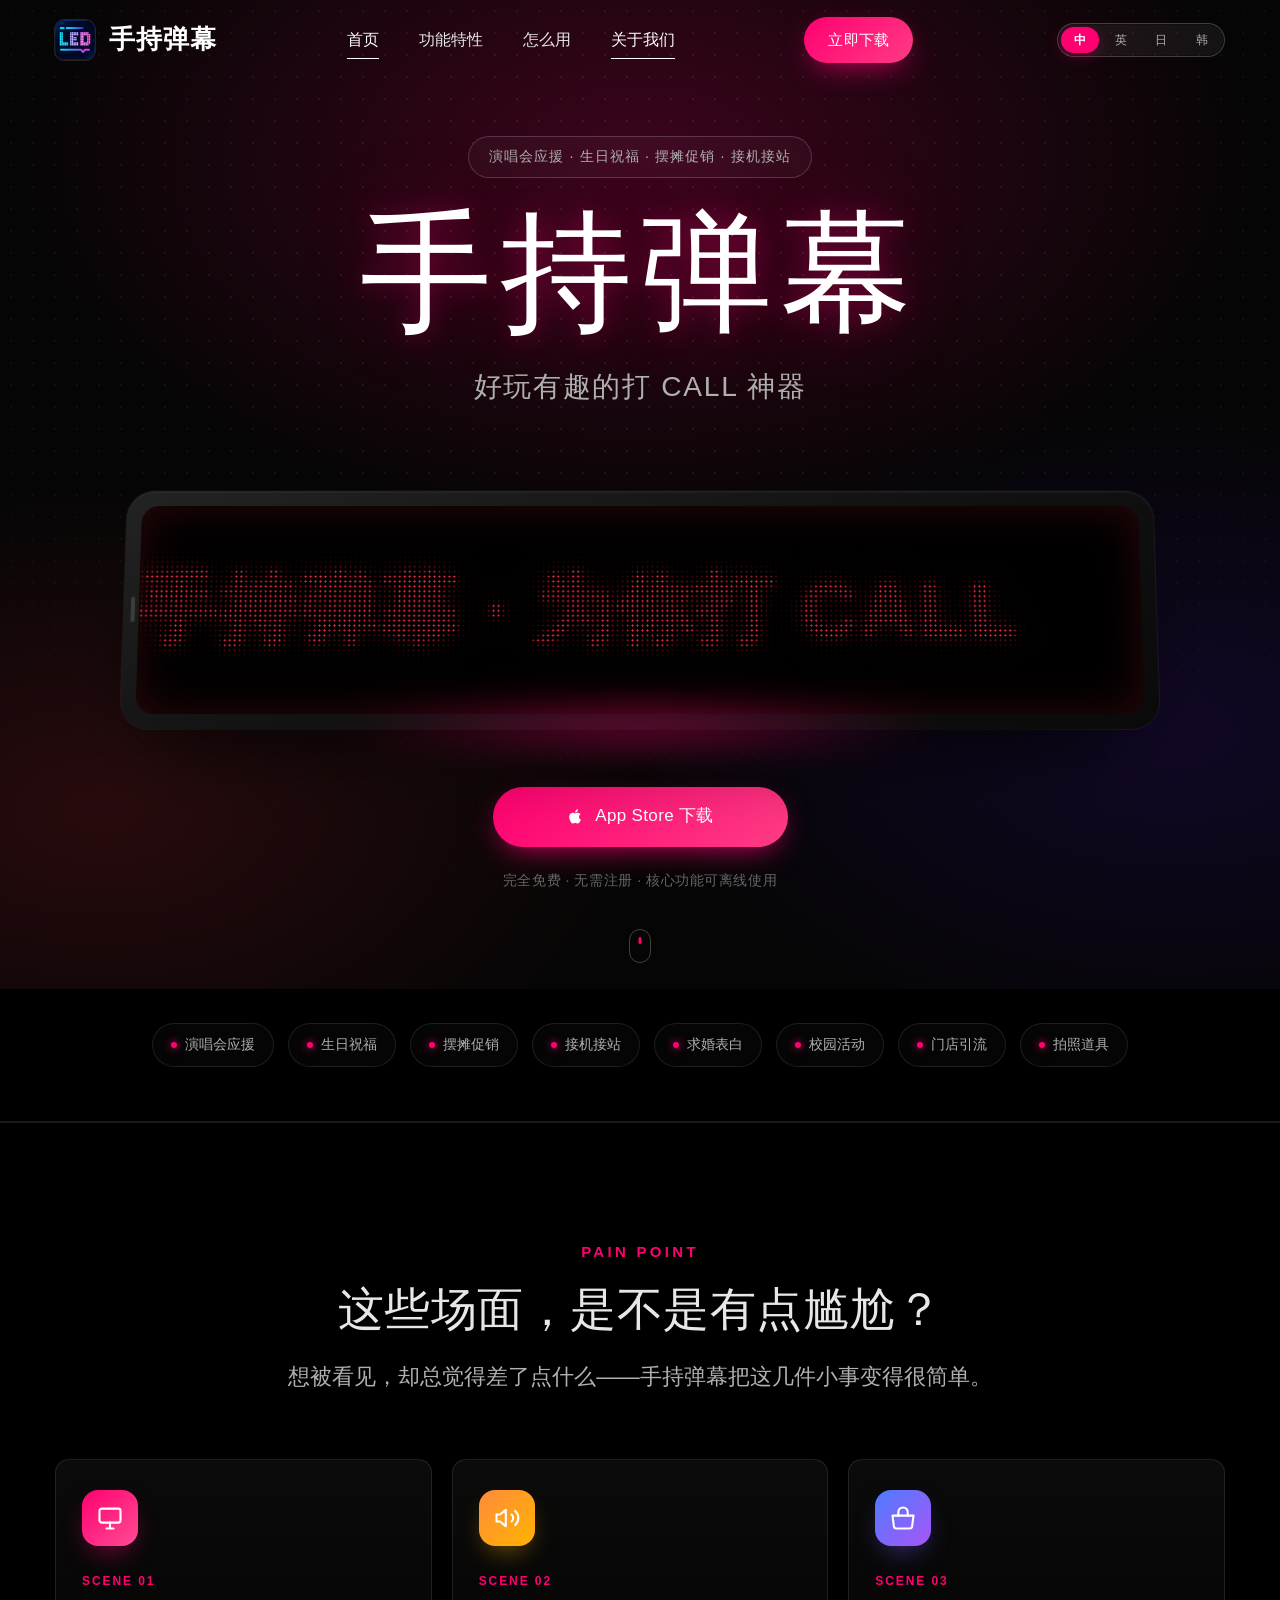
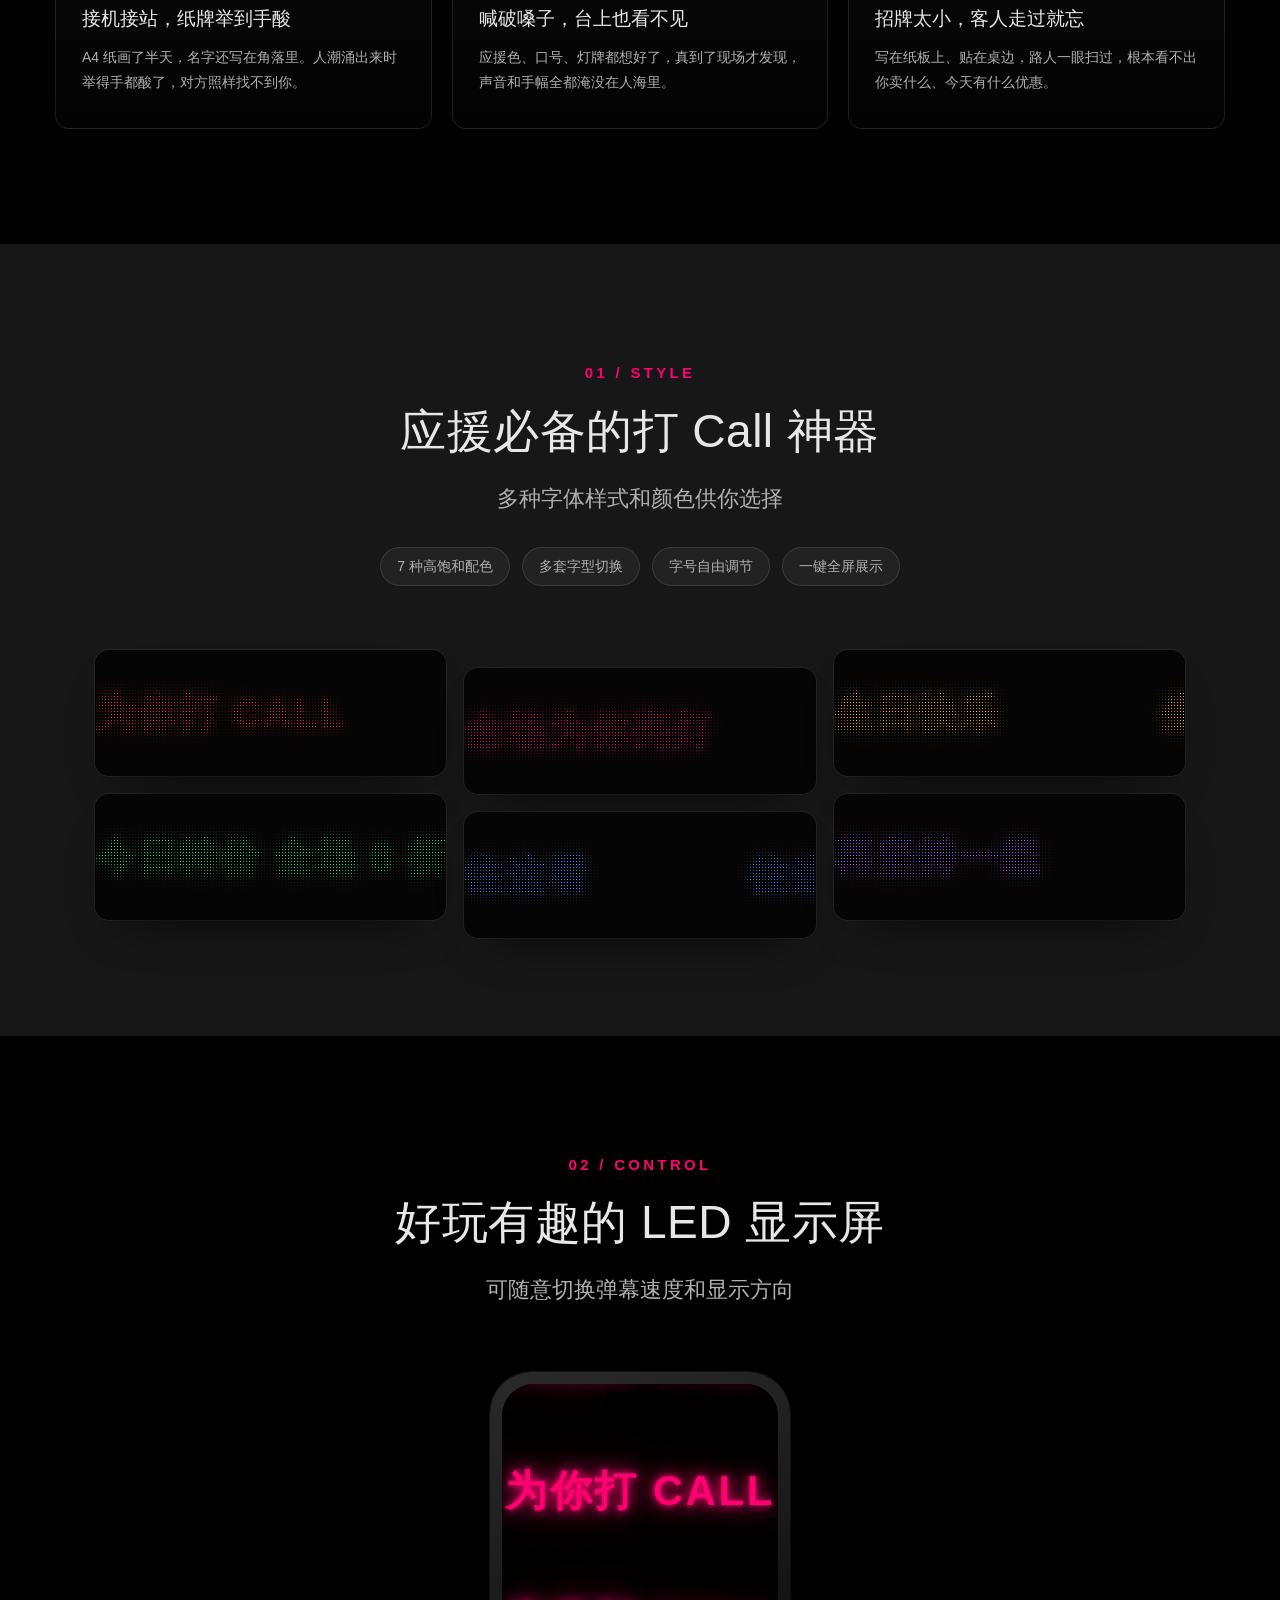
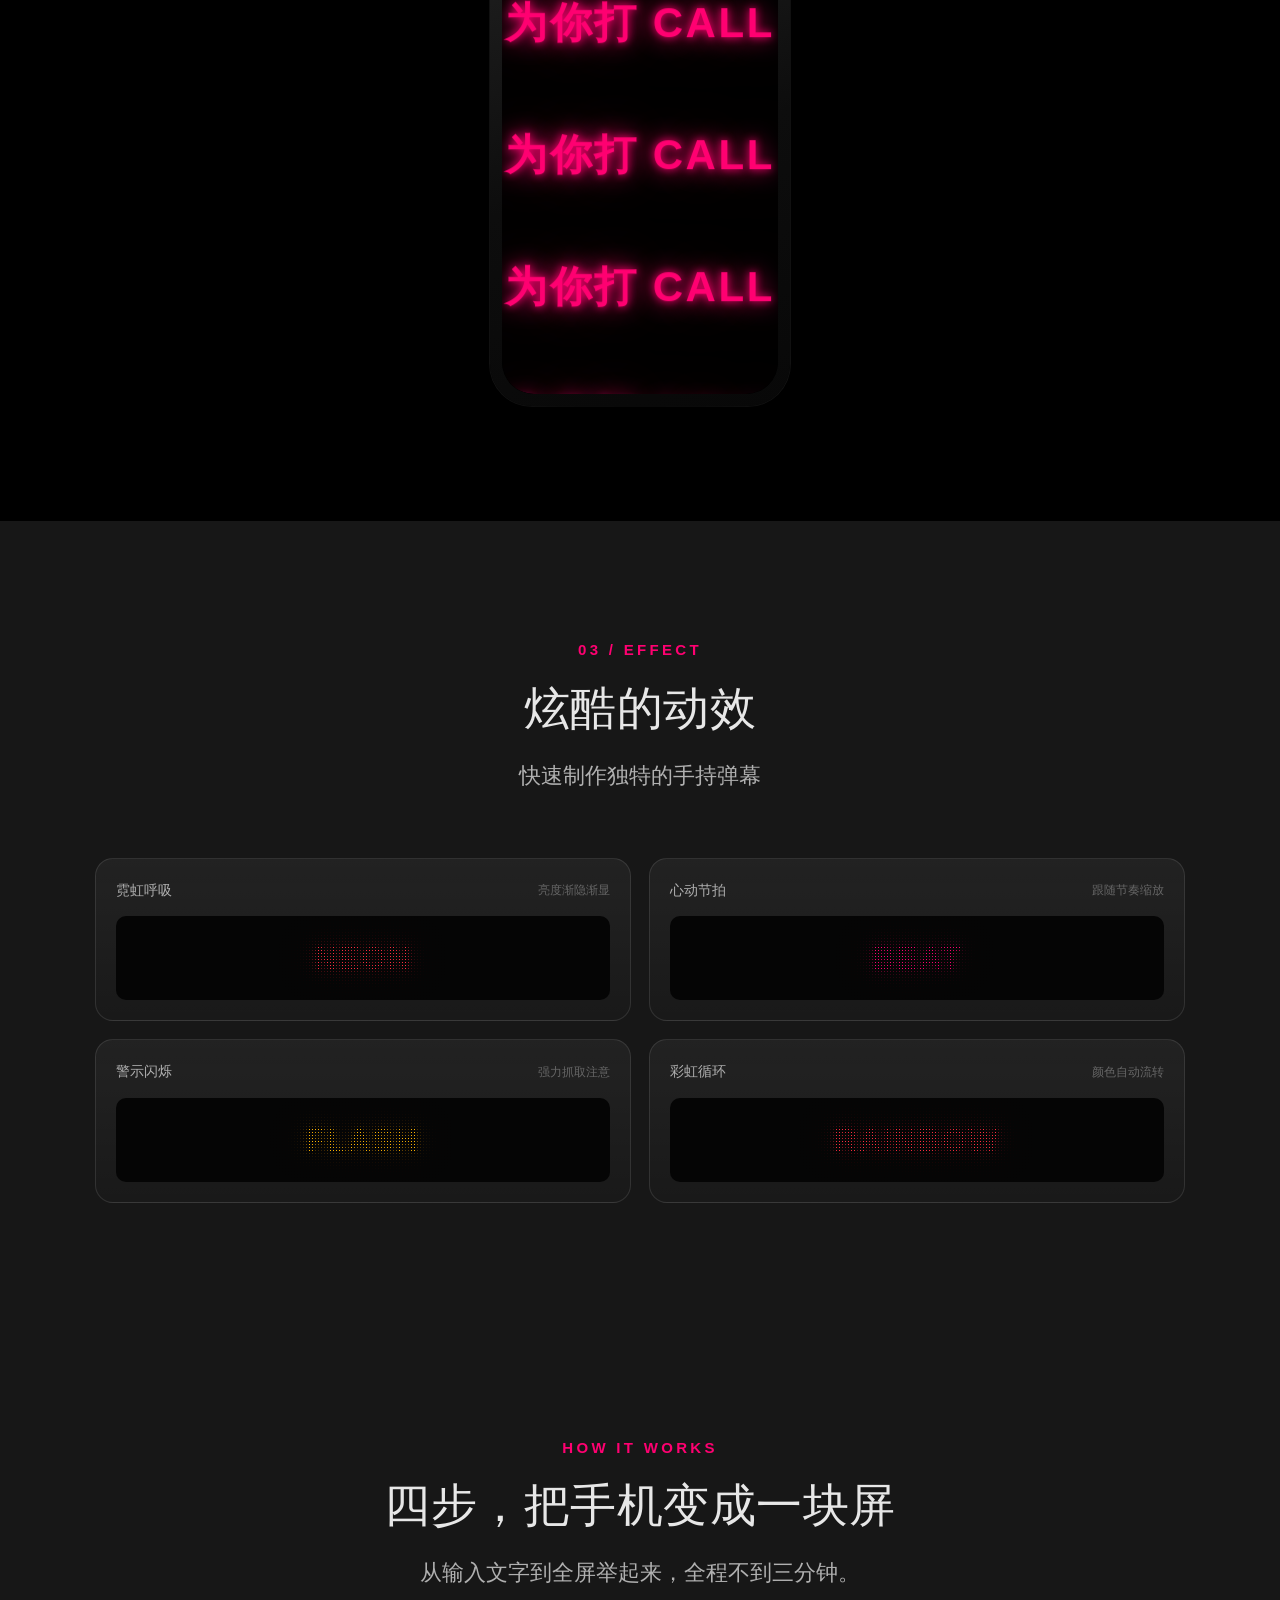
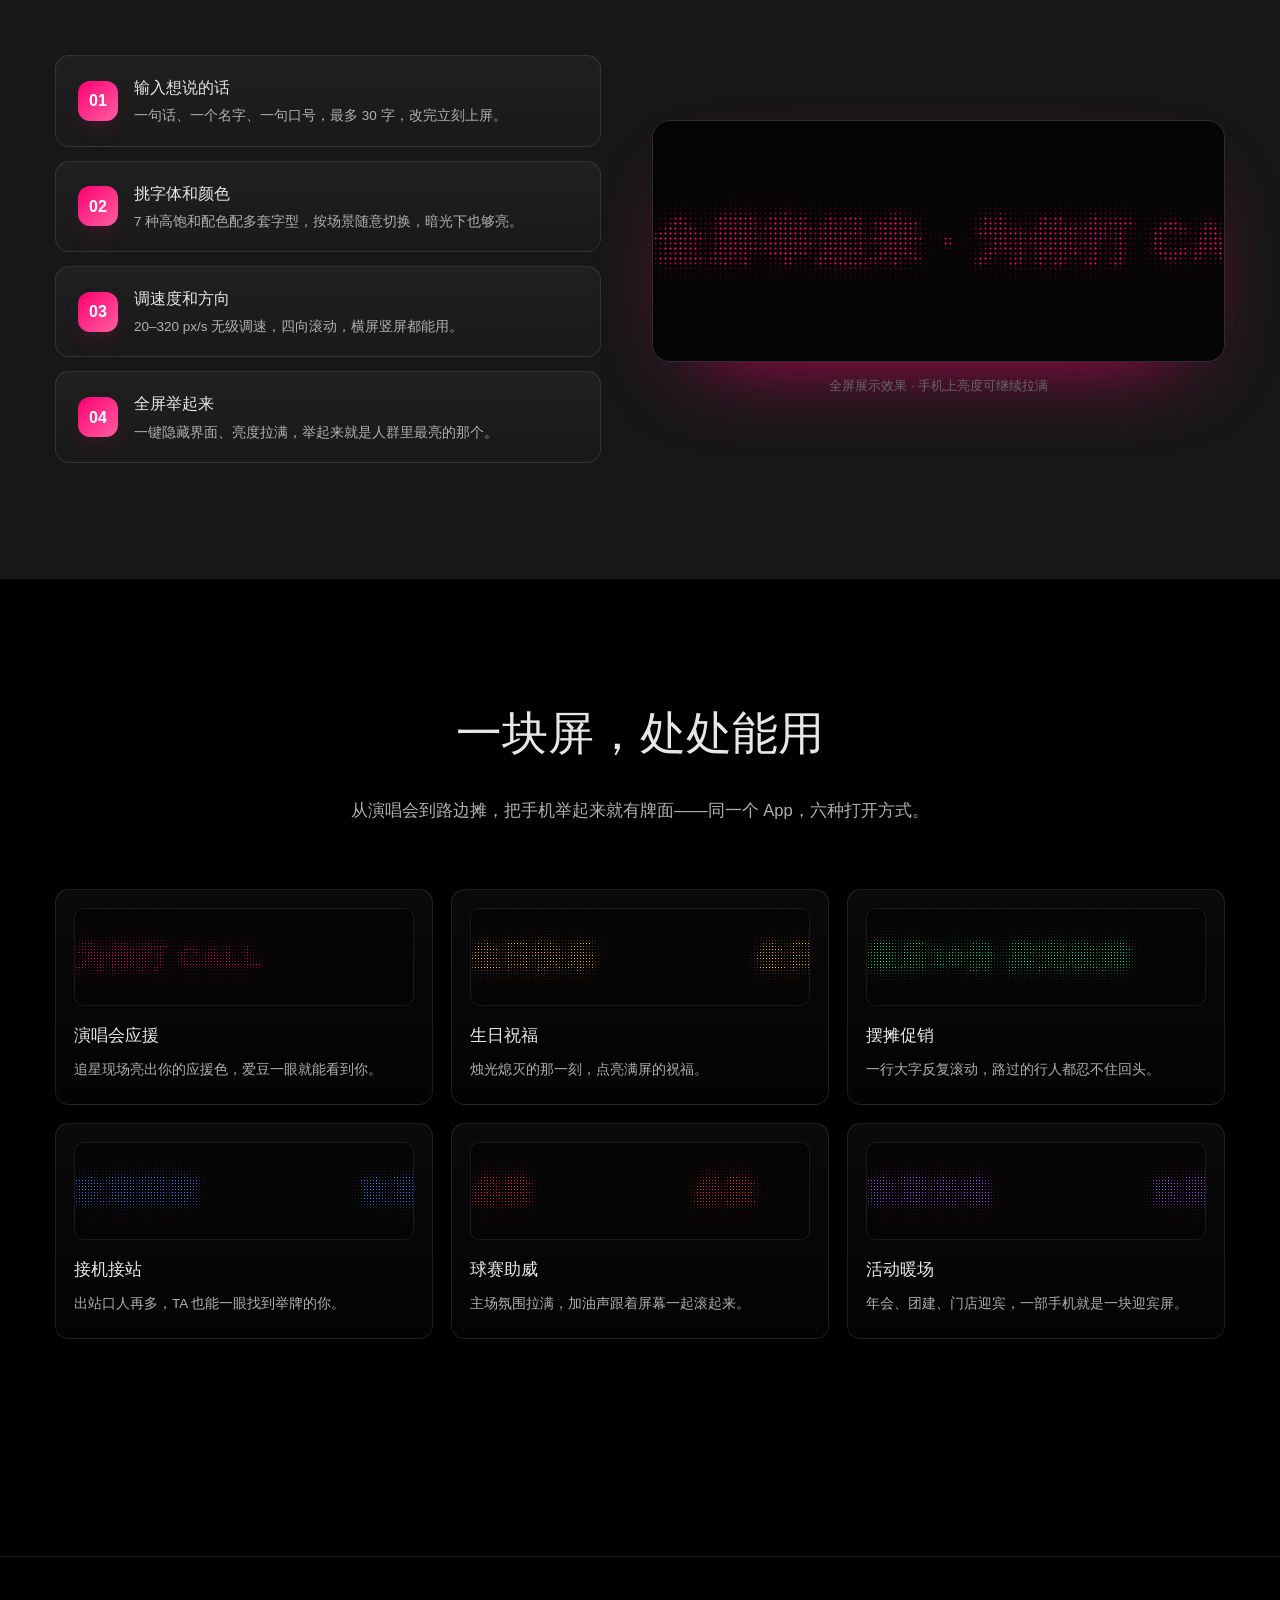
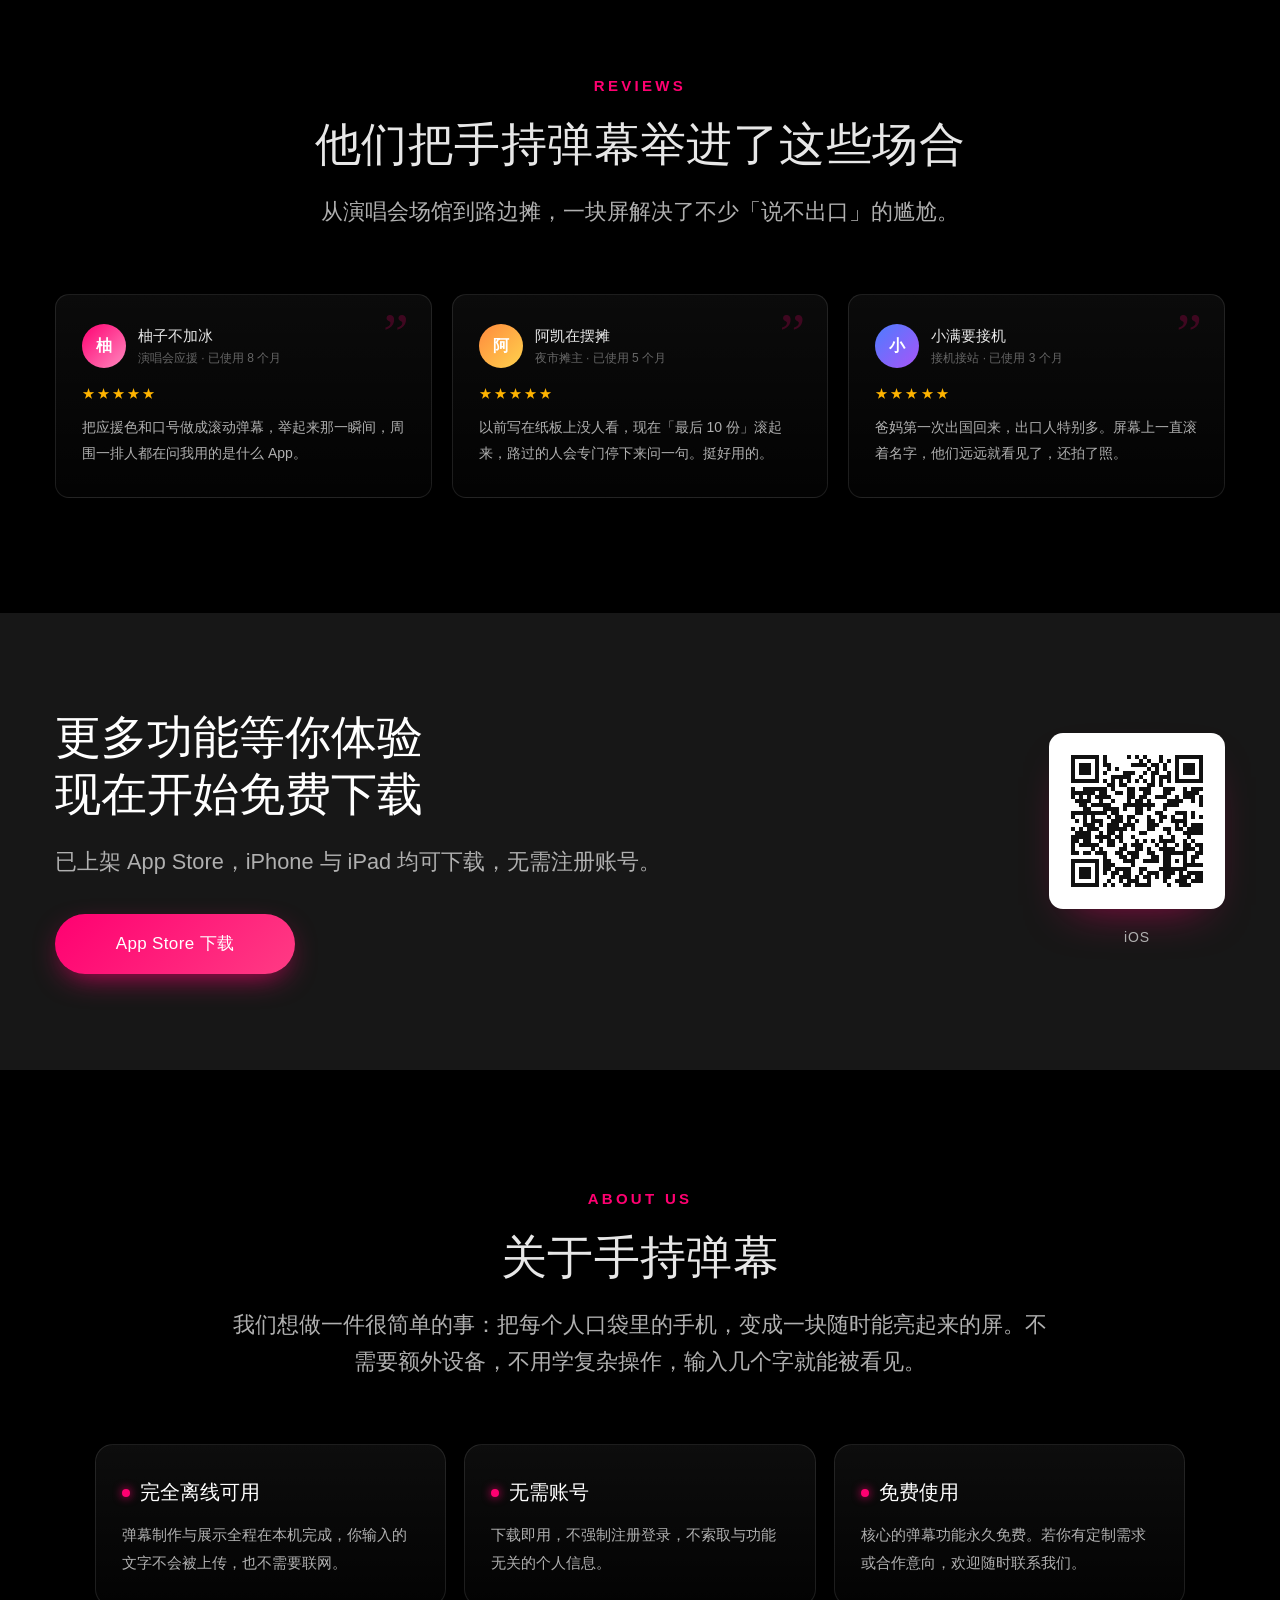
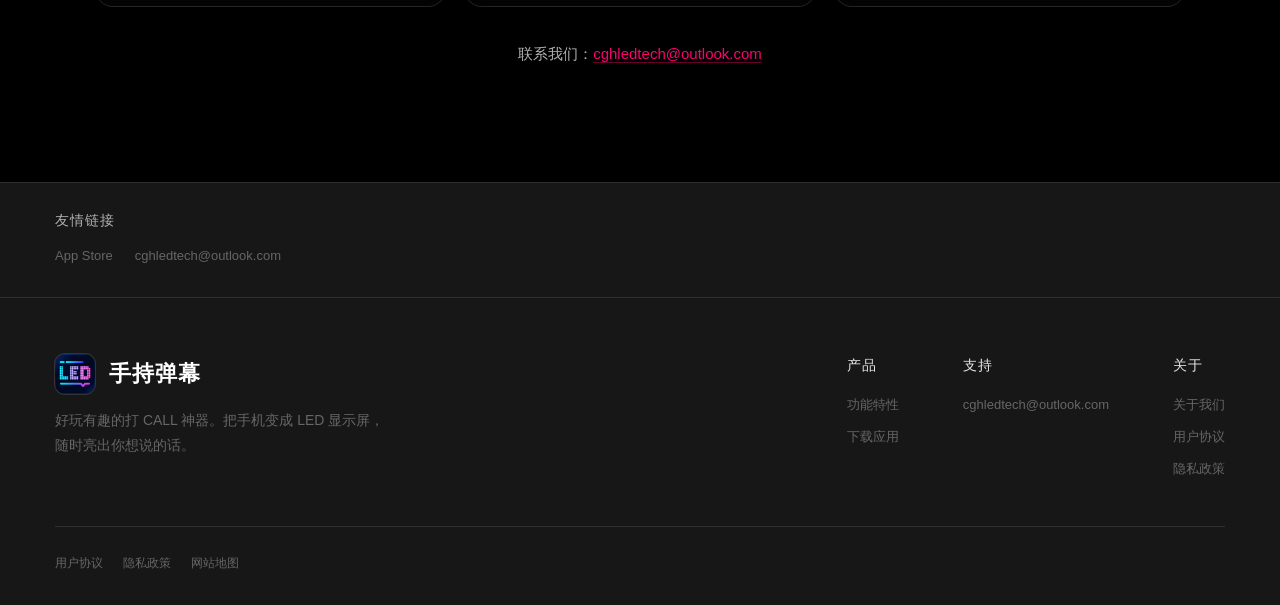
==== ledbanner-site/index.html @ 4fa25368 "Add files via upload" ====
<!DOCTYPE html>
<html lang="zh-CN">

<head>
  <meta charset="UTF-8">
  <meta name="viewport" content="width=device-width, initial-scale=1.0">
  <title data-i18n="meta.title">手持弹幕 - 好玩有趣的打 CALL 神器 | LED 弹幕灯牌 App</title>
  <meta name="description" data-i18n-attr="content:meta.desc" content="手持弹幕是一款把手机变成 LED 显示屏的应用。输入文字即可生成滚动弹幕，支持多种字体、颜色、动效，演唱会应援、生日祝福、摆摊促销、接机接站都用得上，完全免费。">
  <meta name="keywords" data-i18n-attr="content:meta.keywords"
    content="手持弹幕,LED显示屏,LED弹幕,应援灯牌,滚动字幕,打call神器,手机灯牌,手持灯牌,弹幕制作">
  <meta name="theme-color" content="#000000">
  <link rel="canonical" href="https://ghuniversitylab.github.io/">

  <!-- 社交分享 -->
  <meta property="og:type" content="website">
  <meta property="og:title" data-i18n-attr="content:og.title" content="手持弹幕 - 好玩有趣的打 CALL 神器">
  <meta property="og:description" data-i18n-attr="content:og.desc"
    content="输入文字，手机秒变 LED 显示屏。多种字体样式和颜色供你选择，可随意切换弹幕速度和显示方向。">
  <meta property="og:image" content="./assets/img/logo.png">

  <link rel="icon" type="image/png" href="./assets/img/logo.png">
  <link rel="apple-touch-icon" href="./assets/img/logo.png">
  <link rel="stylesheet" href="./assets/css/base.css">
  <link rel="stylesheet" href="./assets/css/content.css">
  <link rel="stylesheet" href="./assets/css/index.css">
</head>

<body data-page="home">
  <a class="skip-link" href="#main" data-i18n="skip.main">跳到主要内容</a>

  <!-- ======================= 导航（可修改：菜单文案） ======================= -->
  <header class="site-nav" id="siteNav">
    <div class="container site-nav__inner">
      <a class="brand" href="./index.html" data-i18n-attr="aria-label:brand.homeAria" aria-label="手持弹幕 首页">
        <img class="brand__logo" src="./assets/img/logo.png" data-i18n-attr="alt:brand.logoAlt" alt="手持弹幕 Logo"
          width="40" height="40">
        <span class="brand__name" data-i18n="brand.name">手持弹幕</span>
      </a>

      <nav class="nav-menu" id="navMenu" data-i18n-attr="aria-label:nav.aria" aria-label="主导航">
        <a class="nav-menu__link is-active" href="./index.html" data-i18n="nav.home">首页</a>
        <a class="nav-menu__link" href="#features" data-i18n="nav.features">功能特性</a>
        <a class="nav-menu__link" href="#how" data-i18n="nav.how">怎么用</a>
        <a class="nav-menu__link" href="#about" data-i18n="nav.about">关于我们</a>
      </nav>

      <a class="btn btn--solid btn--sm nav-cta" href="#download" data-store="ios" data-i18n="nav.cta">立即下载</a>
      <div class="lang-switch" id="langToggle" role="group" data-i18n-attr="aria-label:lang.aria" aria-label="切换语言">
        <button type="button" data-lang="zh" data-i18n="lang.zh" data-i18n-attr="title:lang.zh.name,aria-label:lang.zh.name" title="简体中文" aria-label="简体中文">中</button><button type="button" data-lang="en" data-i18n="lang.en" data-i18n-attr="title:lang.en.name,aria-label:lang.en.name" title="英语" aria-label="英语">EN</button><button type="button" data-lang="ja" data-i18n="lang.ja" data-i18n-attr="title:lang.ja.name,aria-label:lang.ja.name" title="日语" aria-label="日语">日</button><button type="button" data-lang="ko" data-i18n="lang.ko" data-i18n-attr="title:lang.ko.name,aria-label:lang.ko.name" title="韩语" aria-label="韩语">韩</button>
      </div>

      <button class="nav-toggle" id="navToggle" type="button" aria-expanded="false" aria-controls="navMenu"
        data-i18n-attr="aria-label:nav.toggleAria" aria-label="打开导航菜单">
        <span></span><span></span><span></span>
      </button>
    </div>
  </header>

  <main id="main">
    <!-- ======================= Banner ======================= -->
    <section class="hero" id="banner">
      <div class="hero__bg" aria-hidden="true"></div>

      <div class="container hero__inner">
        <p class="hero__eyebrow" data-i18n="hero.eyebrow">演唱会应援 · 生日祝福 · 摆摊促销 · 接机接站</p>

        <h1 class="hero__title" data-i18n="brand.name">手持弹幕</h1>
        <p class="hero__subtitle" data-i18n="hero.subtitle">好玩有趣的打 CALL 神器</p>

        <!-- 实时 LED 弹幕演示 -->
        <div class="hero__stage">
          <div class="hero__stick">
            <div class="led-screen" id="heroBanner" data-axis="x" data-i18n-led="led.brandCheer"
              data-led-text="手持弹幕 · 为你打 CALL">
              <div class="led-mask">
                <div class="led-track">
                  <span class="led-text">手持弹幕 · 为你打 CALL</span>
                  <span class="led-text" aria-hidden="true">手持弹幕 · 为你打 CALL</span>
                </div>
              </div>
            </div>
            <div class="hero__glow" aria-hidden="true"></div>
          </div>
        </div>

        <div class="hero__actions">
          <a class="btn btn--solid" href="#download" data-store="ios">
            <svg class="btn__icon" viewBox="0 0 24 24" aria-hidden="true">
              <path
                d="M16.4 12.7c0-2.3 1.9-3.4 2-3.5-1.1-1.6-2.8-1.8-3.4-1.8-1.4-.1-2.8.8-3.5.8-.7 0-1.8-.8-3-.8-1.5 0-2.9.9-3.7 2.2-1.6 2.7-.4 6.8 1.1 9 .8 1.1 1.6 2.3 2.8 2.2 1.1 0 1.6-.7 3-.7s1.8.7 3 .7c1.2 0 2-1.1 2.8-2.2.9-1.2 1.2-2.4 1.3-2.5-.1 0-2.4-.9-2.4-3.4zM14.2 5.6c.6-.8 1-1.8.9-2.9-.9.1-1.9.6-2.6 1.4-.6.7-1.1 1.8-.9 2.8 1 .1 2-.5 2.6-1.3z" />
            </svg>
            <span data-i18n="hero.download">App Store 下载</span>
          </a>
        </div>

        <p class="hero__note" data-i18n="hero.note">完全免费 · 无需注册 · 核心功能可离线使用</p>
      </div>

      <div class="hero__scroll" aria-hidden="true"><span></span></div>
    </section>

    <!-- ======================= 使用场景 ======================= -->
    <section class="scenes" data-i18n-attr="aria-label:scenes.aria" aria-label="使用场景">
      <div class="container">
        <ul class="scenes__list">
          <li class="scenes__item"><i></i><span data-i18n="scene.concert">演唱会应援</span></li>
          <li class="scenes__item"><i></i><span data-i18n="scene.birthday">生日祝福</span></li>
          <li class="scenes__item"><i></i><span data-i18n="scene.stall">摆摊促销</span></li>
          <li class="scenes__item"><i></i><span data-i18n="scene.pickup">接机接站</span></li>
          <li class="scenes__item"><i></i><span data-i18n="scene.propose">求婚表白</span></li>
          <li class="scenes__item"><i></i><span data-i18n="scene.campus">校园活动</span></li>
          <li class="scenes__item"><i></i><span data-i18n="scene.store">门店引流</span></li>
          <li class="scenes__item"><i></i><span data-i18n="scene.photo">拍照道具</span></li>
        </ul>
      </div>
    </section>

    <!-- ======================= 痛点共鸣 ======================= -->
    <section class="pain" id="pain" data-i18n-attr="aria-label:pain.aria" aria-label="使用场景痛点">
      <div class="container">
        <header class="feature__caption" data-reveal>
          <span class="feature__index">PAIN POINT</span>
          <h2 class="feature__title" data-i18n="pain.title">这些场面，是不是有点尴尬？</h2>
          <p class="feature__desc" data-i18n="pain.desc">想被看见，却总觉得差了点什么——手持弹幕把这几件小事变得很简单。</p>
        </header>

        <div class="pain-grid" data-reveal>
          <article class="pain-card">
            <div class="pain-card__icon">
              <svg viewBox="0 0 24 24" fill="none" stroke="currentColor" stroke-width="1.8" stroke-linecap="round"
                stroke-linejoin="round" aria-hidden="true">
                <rect x="3" y="4" width="18" height="12" rx="2" />
                <path d="M12 16v5M9 21h6" />
              </svg>
            </div>
            <span class="pain-card__tag">SCENE 01</span>
            <h3 data-i18n="pain.c1t">接机接站，纸牌举到手酸</h3>
            <p data-i18n="pain.c1d">A4 纸画了半天，名字还写在角落里。人潮涌出来时举得手都酸了，对方照样找不到你。</p>
          </article>

          <article class="pain-card">
            <div class="pain-card__icon pain-card__icon--b">
              <svg viewBox="0 0 24 24" fill="none" stroke="currentColor" stroke-width="1.8" stroke-linecap="round"
                stroke-linejoin="round" aria-hidden="true">
                <path d="M11 5 6 9H3v6h3l5 4V5z" />
                <path d="M16 9a4 4 0 0 1 0 6M19 6a8 8 0 0 1 0 12" />
              </svg>
            </div>
            <span class="pain-card__tag">SCENE 02</span>
            <h3 data-i18n="pain.c2t">喊破嗓子，台上也看不见</h3>
            <p data-i18n="pain.c2d">应援色、口号、灯牌都想好了，真到了现场才发现，声音和手幅全都淹没在人海里。</p>
          </article>

          <article class="pain-card">
            <div class="pain-card__icon pain-card__icon--c">
              <svg viewBox="0 0 24 24" fill="none" stroke="currentColor" stroke-width="1.8" stroke-linecap="round"
                stroke-linejoin="round" aria-hidden="true">
                <path d="M3 10h18l-1.2 9.2a2 2 0 0 1-2 1.8H6.2a2 2 0 0 1-2-1.8L3 10z" />
                <path d="M8 10V7a4 4 0 0 1 8 0v3" />
              </svg>
            </div>
            <span class="pain-card__tag">SCENE 03</span>
            <h3 data-i18n="pain.c3t">招牌太小，客人走过就忘</h3>
            <p data-i18n="pain.c3d">写在纸板上、贴在桌边，路人一眼扫过，根本看不出你卖什么、今天有什么优惠。</p>
          </article>
        </div>
      </div>
    </section>

    <!-- ======================= 功能特性 ======================= -->
    <div id="features">

      <!-- 功能 1：字体与颜色 -->
      <section class="feature">
        <div class="container">
          <header class="feature__caption" data-reveal>
            <span class="feature__index">01 / STYLE</span>
            <h2 class="feature__title" data-i18n="f1.title">应援必备的打 Call 神器</h2>
            <p class="feature__desc" data-i18n="f1.desc">多种字体样式和颜色供你选择</p>
            <ul class="feature__points">
              <li data-i18n="f1.p1">7 种高饱和配色</li>
              <li data-i18n="f1.p2">多套字型切换</li>
              <li data-i18n="f1.p3">字号自由调节</li>
              <li data-i18n="f1.p4">一键全屏展示</li>
            </ul>
          </header>

          <div class="feature__visual" data-reveal>
            <!-- 色彩墙：每块屏以不同速度滚动，直观对比观感 -->
            <div class="swatch-wall">
              <div class="led-screen" data-led-text="为你打 CALL" data-led-color="#ff2d3f" data-led-speed="70"
                data-axis="x" data-i18n-led="led.cheer">
                <div class="led-mask">
                  <div class="led-track"><span class="led-text">为你打 CALL</span><span class="led-text"
                      aria-hidden="true">为你打 CALL</span></div>
                </div>
              </div>
              <div class="led-screen" data-led-text="全场为你亮灯" data-led-color="#ff0071" data-led-speed="100"
                data-axis="x" data-i18n-led="led.allLight">
                <div class="led-mask">
                  <div class="led-track"><span class="led-text">全场为你亮灯</span><span class="led-text"
                      aria-hidden="true">全场为你亮灯</span></div>
                </div>
              </div>
              <div class="led-screen" data-led-text="生日快乐" data-led-color="#ffb400" data-led-speed="140" data-axis="x"
                data-i18n-led="led.birthday">
                <div class="led-mask">
                  <div class="led-track"><span class="led-text">生日快乐</span><span class="led-text"
                      aria-hidden="true">生日快乐</span></div>
                </div>
              </div>
              <div class="led-screen" data-led-text="今日特价 全场 8 折" data-led-color="#00e5a0" data-led-speed="170"
                data-axis="x" data-i18n-led="led.sale">
                <div class="led-mask">
                  <div class="led-track"><span class="led-text">今日特价</span><span class="led-text"
                      aria-hidden="true">今日特价</span></div>
                </div>
              </div>
              <div class="led-screen" data-led-text="往这看" data-led-color="#4d7cff" data-led-speed="220" data-axis="x"
                data-i18n-led="led.lookHere">
                <div class="led-mask">
                  <div class="led-track"><span class="led-text">往这看</span><span class="led-text"
                      aria-hidden="true">往这看</span></div>
                </div>
              </div>
              <div class="led-screen" data-led-text="再坚持一组" data-led-color="#a855f7" data-led-speed="300"
                data-axis="x" data-i18n-led="led.oneMore">
                <div class="led-mask">
                  <div class="led-track"><span class="led-text">再坚持一组</span><span class="led-text"
                      aria-hidden="true">再坚持一组</span></div>
                </div>
              </div>
            </div>
          </div>
        </div>
      </section>

      <!-- 功能 2：速度与方向（可交互） -->
      <section class="feature feature--alt">
        <div class="container">
          <header class="feature__caption" data-reveal>
            <span class="feature__index">02 / CONTROL</span>
            <h2 class="feature__title" data-i18n="f2.title">好玩有趣的 LED 显示屏</h2>
            <p class="feature__desc" data-i18n="f2.desc">可随意切换弹幕速度和显示方向</p>
          </header>

          <div class="feature__visual" data-reveal>
            <div class="demo-split">
              <!-- 竖屏真机预览 -->
              <div class="phone">
                <div class="phone__screen">
                  <div class="led-screen" id="demoBanner" data-axis="y" data-led-text="为你打 CALL"
                    data-i18n-led="led.cheer">
                    <div class="led-mask">
                      <div class="led-track"><span class="led-text">为你打 CALL</span><span class="led-text"
                          aria-hidden="true">为你打 CALL</span></div>
                    </div>
                  </div>
                </div>
              </div>
            </div>
          </div>
        </div>
      </section>

      <!-- 功能 3：动效 -->
      <section class="feature">
        <div class="container">
          <header class="feature__caption" data-reveal>
            <span class="feature__index">03 / EFFECT</span>
            <h2 class="feature__title" data-i18n="f3.title">炫酷的动效</h2>
            <p class="feature__desc" data-i18n="f3.desc">快速制作独特的手持弹幕</p>
          </header>

          <div class="feature__visual" data-reveal>
            <div class="effects">
              <div class="effect-card fx-glow">
                <div class="effect-card__name"><span data-i18n="fx.neon">霓虹呼吸</span><em data-i18n="fx.neonSub">亮度渐隐渐显</em></div>
                <div class="led-screen led-screen--static">
                  <div class="led-mask">
                    <div class="led-track"><span class="led-text" style="--led-color:#ff2d3f">NEON</span></div>
                  </div>
                </div>
              </div>

              <div class="effect-card fx-beat">
                <div class="effect-card__name"><span data-i18n="fx.beat">心动节拍</span><em data-i18n="fx.beatSub">跟随节奏缩放</em></div>
                <div class="led-screen led-screen--static">
                  <div class="led-mask">
                    <div class="led-track"><span class="led-text" style="--led-color:#ff0071">BEAT</span></div>
                  </div>
                </div>
              </div>

              <div class="effect-card fx-blink">
                <div class="effect-card__name"><span data-i18n="fx.flash">警示闪烁</span><em data-i18n="fx.flashSub">强力抓取注意</em></div>
                <div class="led-screen led-screen--static">
                  <div class="led-mask">
                    <div class="led-track"><span class="led-text" style="--led-color:#ffb400">FLASH</span></div>
                  </div>
                </div>
              </div>

              <div class="effect-card fx-rainbow">
                <div class="effect-card__name"><span data-i18n="fx.rainbow">彩虹循环</span><em data-i18n="fx.rainbowSub">颜色自动流转</em></div>
                <div class="led-screen led-screen--static">
                  <div class="led-mask">
                    <div class="led-track"><span class="led-text">RAINBOW</span></div>
                  </div>
                </div>
              </div>
            </div>
          </div>
        </div>
      </section>
    </div>

    <!-- ======================= 四步走 ======================= -->
    <section class="core" id="how">
      <div class="container">
        <header class="feature__caption" data-reveal>
          <span class="feature__index">HOW IT WORKS</span>
          <h2 class="feature__title" data-i18n="how.title">四步，把手机变成一块屏</h2>
          <p class="feature__desc" data-i18n="how.desc">从输入文字到全屏举起来，全程不到三分钟。</p>
        </header>

        <div class="core-grid">
          <ol class="step-list" data-reveal>
            <li class="step">
              <span class="step__num">01</span>
              <div class="step__text">
                <h4 data-i18n="how.s1t">输入想说的话</h4>
                <p data-i18n="how.s1d">一句话、一个名字、一句口号，最多 30 字，改完立刻上屏。</p>
              </div>
            </li>
            <li class="step">
              <span class="step__num">02</span>
              <div class="step__text">
                <h4 data-i18n="how.s2t">挑字体和颜色</h4>
                <p data-i18n="how.s2d">7 种高饱和配色配多套字型，按场景随意切换，暗光下也够亮。</p>
              </div>
            </li>
            <li class="step">
              <span class="step__num">03</span>
              <div class="step__text">
                <h4 data-i18n="how.s3t">调速度和方向</h4>
                <p data-i18n="how.s3d">20–320 px/s 无级调速，四向滚动，横屏竖屏都能用。</p>
              </div>
            </li>
            <li class="step">
              <span class="step__num">04</span>
              <div class="step__text">
                <h4 data-i18n="how.s4t">全屏举起来</h4>
                <p data-i18n="how.s4d">一键隐藏界面、亮度拉满，举起来就是人群里最亮的那个。</p>
              </div>
            </li>
          </ol>

          <div class="core-visual" data-reveal>
            <div class="core-visual__screen">
              <div class="led-screen" data-led-text="全屏举起来 · 为你打 CALL" data-led-color="#ff0071"
                data-led-speed="150" data-axis="x" data-i18n-led="led.fullscreen">
                <div class="led-mask">
                  <div class="led-track"><span class="led-text">全屏举起来 · 为你打 CALL</span><span class="led-text"
                      aria-hidden="true">全屏举起来 · 为你打 CALL</span></div>
                </div>
              </div>
            </div>
            <p class="core-visual__cap" data-i18n="how.cap">全屏展示效果 · 手机上亮度可继续拉满</p>
          </div>
        </div>
      </div>
    </section>

    <!-- ======================= 场景化展示 ======================= -->
    <section class="article-block" id="article">
      <div class="container">
        <h2 class="article__title" data-i18n="scenes.title">一块屏，处处能用</h2>
        <p class="article__sub" data-i18n="scenes.sub">从演唱会到路边摊，把手机举起来就有牌面——同一个 App，六种打开方式。</p>

        <!-- 场景化展开：每张卡片都是真实滚动的迷你 LED 屏 -->
        <div class="scene-grid" data-reveal>
          <div class="scene-card">
            <div class="scene-card__screen">
              <div class="led-screen" data-led-text="为你打 CALL" data-led-color="#ff0071" data-led-speed="160"
                data-axis="x" data-i18n-led="led.cheer">
                <div class="led-mask">
                  <div class="led-track"><span class="led-text">为你打 CALL</span><span class="led-text"
                      aria-hidden="true">为你打 CALL</span></div>
                </div>
              </div>
            </div>
            <h3 data-i18n="scene.concert">演唱会应援</h3>
            <p data-i18n="sc.concertD">追星现场亮出你的应援色，爱豆一眼就能看到你。</p>
          </div>

          <div class="scene-card">
            <div class="scene-card__screen">
              <div class="led-screen" data-led-text="生日快乐" data-led-color="#ffb400" data-led-speed="160"
                data-axis="x" data-i18n-led="led.birthday">
                <div class="led-mask">
                  <div class="led-track"><span class="led-text">生日快乐</span><span class="led-text"
                      aria-hidden="true">生日快乐</span></div>
                </div>
              </div>
            </div>
            <h3 data-i18n="scene.birthday">生日祝福</h3>
            <p data-i18n="sc.birthdayD">烛光熄灭的那一刻，点亮满屏的祝福。</p>
          </div>

          <div class="scene-card">
            <div class="scene-card__screen">
              <div class="led-screen" data-led-text="最后10份 卖完收摊" data-led-color="#00e5a0" data-led-speed="220"
                data-axis="x" data-i18n-led="led.lastTen">
                <div class="led-mask">
                  <div class="led-track"><span class="led-text">最后10份 卖完收摊</span><span class="led-text"
                      aria-hidden="true">最后10份 卖完收摊</span></div>
                </div>
              </div>
            </div>
            <h3 data-i18n="scene.stall">摆摊促销</h3>
            <p data-i18n="sc.stallD">一行大字反复滚动，路过的行人都忍不住回头。</p>
          </div>

          <div class="scene-card">
            <div class="scene-card__screen">
              <div class="led-screen" data-led-text="欢迎回家" data-led-color="#4d7cff" data-led-speed="140"
                data-axis="x" data-i18n-led="led.welcomeHome">
                <div class="led-mask">
                  <div class="led-track"><span class="led-text">欢迎回家</span><span class="led-text"
                      aria-hidden="true">欢迎回家</span></div>
                </div>
              </div>
            </div>
            <h3 data-i18n="scene.pickup">接机接站</h3>
            <p data-i18n="sc.pickupD">出站口人再多，TA 也能一眼找到举牌的你。</p>
          </div>

          <div class="scene-card">
            <div class="scene-card__screen">
              <div class="led-screen" data-led-text="必胜" data-led-color="#ff2d3f" data-led-speed="200" data-axis="x"
                data-i18n-led="led.win">
                <div class="led-mask">
                  <div class="led-track"><span class="led-text">必胜</span><span class="led-text"
                      aria-hidden="true">必胜</span></div>
                </div>
              </div>
            </div>
            <h3 data-i18n="sc.match">球赛助威</h3>
            <p data-i18n="sc.matchD">主场氛围拉满，加油声跟着屏幕一起滚起来。</p>
          </div>

          <div class="scene-card">
            <div class="scene-card__screen">
              <div class="led-screen" data-led-text="欢迎光临" data-led-color="#a855f7" data-led-speed="140"
                data-axis="x" data-i18n-led="led.welcome">
                <div class="led-mask">
                  <div class="led-track"><span class="led-text">欢迎光临</span><span class="led-text"
                      aria-hidden="true">欢迎光临</span></div>
                </div>
              </div>
            </div>
            <h3 data-i18n="sc.event">活动暖场</h3>
            <p data-i18n="sc.eventD">年会、团建、门店迎宾，一部手机就是一块迎宾屏。</p>
          </div>
        </div>
      </div>
    </section>

    <!-- ======================= 用户评价 ======================= -->
    <!-- ⚠️ 以下为「示例评价文案」，用于版式演示：上线前请替换为真实用户评价，
         或直接删除整个 reviews 区块。请勿把示例内容当作真实宣传素材。 -->
    <section class="reviews" id="reviews">
      <div class="container">
        <header class="feature__caption" data-reveal>
          <span class="feature__index">REVIEWS</span>
          <h2 class="feature__title" data-i18n="rev.title">他们把手持弹幕举进了这些场合</h2>
          <p class="feature__desc" data-i18n="rev.desc">从演唱会场馆到路边摊，一块屏解决了不少「说不出口」的尴尬。</p>
        </header>

        <div class="reviews-grid" data-reveal>
          <article class="review-card">
            <span class="review-card__quote" aria-hidden="true">”</span>
            <div class="review-head">
              <div class="review-avatar" data-i18n="rev.av1">柚</div>
              <div>
                <div class="review-name" data-i18n="rev1.name">柚子不加冰</div>
                <div class="review-meta" data-i18n="rev1.meta">演唱会应援 · 已使用 8 个月</div>
              </div>
            </div>
            <div class="stars" data-i18n-attr="aria-label:rev.starsAria" aria-label="五星评价">★★★★★</div>
            <p class="review-text" data-i18n="rev1.text">把应援色和口号做成滚动弹幕，举起来那一瞬间，周围一排人都在问我用的是什么 App。</p>
          </article>

          <article class="review-card">
            <span class="review-card__quote" aria-hidden="true">”</span>
            <div class="review-head">
              <div class="review-avatar review-avatar--b" data-i18n="rev.av2">阿</div>
              <div>
                <div class="review-name" data-i18n="rev2.name">阿凯在摆摊</div>
                <div class="review-meta" data-i18n="rev2.meta">夜市摊主 · 已使用 5 个月</div>
              </div>
            </div>
            <div class="stars" data-i18n-attr="aria-label:rev.starsAria" aria-label="五星评价">★★★★★</div>
            <p class="review-text" data-i18n="rev2.text">以前写在纸板上没人看，现在「最后 10 份」滚起来，路过的人会专门停下来问一句。挺好用的。</p>
          </article>

          <article class="review-card">
            <span class="review-card__quote" aria-hidden="true">”</span>
            <div class="review-head">
              <div class="review-avatar review-avatar--c" data-i18n="rev.av3">小</div>
              <div>
                <div class="review-name" data-i18n="rev3.name">小满要接机</div>
                <div class="review-meta" data-i18n="rev3.meta">接机接站 · 已使用 3 个月</div>
              </div>
            </div>
            <div class="stars" data-i18n-attr="aria-label:rev.starsAria" aria-label="五星评价">★★★★★</div>
            <p class="review-text" data-i18n="rev3.text">爸妈第一次出国回来，出口人特别多。屏幕上一直滚着名字，他们远远就看见了，还拍了照。</p>
          </article>
        </div>
      </div>
    </section>

    <!-- ======================= 下载 CTA ======================= -->
    <section class="cta" id="download">
      <div class="container cta__inner">
        <div class="cta__copy">
          <h2 class="cta__title" data-i18n-html="cta.title">更多功能等你体验<br>现在开始免费下载</h2>
          <p class="cta__desc" data-i18n="cta.desc">已上架 App Store，iPhone 与 iPad 均可下载，无需注册账号。</p>
          <div class="cta__actions">
            <a class="btn btn--solid" href="#" data-store="ios" data-i18n="hero.download">App Store 下载</a>
          </div>
        </div>

        <div class="cta__codes">
          <div class="cta__code">
            <div class="cta__code-frame"><img data-qr="ios" src="./assets/img/qr-ios.png" width="156" height="156"
                data-i18n-attr="alt:cta.qrAlt" alt="App Store 下载二维码"></div>
            <span>iOS</span>
          </div>
        </div>
      </div>
    </section>

    <!-- ======================= 关于我们 ======================= -->
    <section class="feature feature--alt" id="about">
      <div class="container">
        <header class="feature__caption" data-reveal>
          <span class="feature__index">ABOUT US</span>
          <h2 class="feature__title" data-i18n="about.title">关于手持弹幕</h2>
          <p class="feature__desc" data-i18n="about.desc">
            我们想做一件很简单的事：把每个人口袋里的手机，变成一块随时能亮起来的屏。
            不需要额外设备，不用学复杂操作，输入几个字就能被看见。
          </p>
        </header>

        <div class="feature__visual" data-reveal>
          <div class="about-grid">
            <div class="about-card">
              <h3 data-i18n="about.c1t">完全离线可用</h3>
              <p data-i18n="about.c1d">弹幕制作与展示全程在本机完成，你输入的文字不会被上传，也不需要联网。</p>
            </div>
            <div class="about-card">
              <h3 data-i18n="about.c2t">无需账号</h3>
              <p data-i18n="about.c2d">下载即用，不强制注册登录，不索取与功能无关的个人信息。</p>
            </div>
            <div class="about-card">
              <h3 data-i18n="about.c3t">免费使用</h3>
              <p data-i18n="about.c3d">核心的弹幕功能永久免费。若你有定制需求或合作意向，欢迎随时联系我们。</p>
            </div>
          </div>

          <p class="about-contact">
            <span data-i18n="about.contact">联系我们：</span><a data-legal="email"
              href="mailto:cghledtech@outlook.com">cghledtech@outlook.com</a>
          </p>
        </div>
      </div>
    </section>

    <!-- ======================= 友情链接 ======================= -->
    <section class="partners" data-i18n-attr="aria-label:partners.aria" aria-label="友情链接">
      <div class="container">
        <p class="partners__title" data-i18n="partners.title">友情链接</p>
        <div class="partners__list">
          <a href="https://www.apple.com/app-store/" target="_blank" rel="noopener">App Store</a>
          <a data-legal="email" href="mailto:cghledtech@outlook.com" data-i18n="partners.apply">友链申请（邮件联系）</a>
        </div>
      </div>
    </section>
  </main>

  <!-- ======================= 页脚（可修改：主体信息） ======================= -->
  <footer class="site-footer">
    <div class="container">
      <div class="site-footer__grid">
        <div class="site-footer__brand">
          <div class="brand">
            <img class="brand__logo" src="./assets/img/logo.png" alt="" width="40" height="40">
            <span class="brand__name" data-i18n="brand.name">手持弹幕</span>
          </div>
          <p class="site-footer__slogan" data-i18n="footer.slogan">
            好玩有趣的打 CALL 神器。把手机变成 LED 显示屏，随时亮出你想说的话。
          </p>
        </div>

        <div class="site-footer__cols">
          <div class="site-footer__col">
            <h4 data-i18n="footer.product">产品</h4>
            <a href="#features" data-i18n="nav.features">功能特性</a>
            <a href="#download" data-i18n="footer.downloadApp">下载应用</a>
          </div>
          <div class="site-footer__col">
            <h4 data-i18n="footer.support">支持</h4>
            <a data-legal="email" href="mailto:cghledtech@outlook.com" data-i18n="footer.email">联系邮箱</a>
          </div>
          <div class="site-footer__col">
            <h4 data-i18n="footer.aboutCol">关于</h4>
            <a href="#about" data-i18n="nav.about">关于我们</a>
            <a href="https://ghuniversitylab.github.io/terms.html" target="_blank" rel="noopener" data-i18n="footer.terms">用户协议</a>
            <a href="https://ghuniversitylab.github.io/privacy.html" target="_blank" rel="noopener" data-i18n="footer.privacy">隐私政策</a>
          </div>
        </div>
      </div>

      <div class="site-footer__bottom">
        <div class="site-footer__legal">
          <a href="https://ghuniversitylab.github.io/terms.html" target="_blank" rel="noopener" data-i18n="footer.terms">用户协议</a>
          <a href="https://ghuniversitylab.github.io/privacy.html" target="_blank" rel="noopener" data-i18n="footer.privacy">隐私政策</a>
          <a href="./sitemap.xml" data-i18n="footer.sitemap">网站地图</a>
        </div>
      </div>
    </div>
  </footer>

  <!-- ======================= 右侧悬浮件 ======================= -->
  <div class="float-dock" id="floatDock">
    <div class="float-dock__qr-wrap" id="qrWrap">
      <button class="float-btn" type="button" data-i18n-attr="aria-label:float.qrAria" aria-label="扫码下载">
        <svg viewBox="0 0 24 24" aria-hidden="true">
          <path
            d="M3 3h7v7H3V3zm2 2v3h3V5H5zm9-2h7v7h-7V3zm2 2v3h3V5h-3zM3 14h7v7H3v-7zm2 2v3h3v-3H5zm9-2h2v2h-2v-2zm3 0h2v2h-2v-2zm2 3h2v2h-2v-2zm-5 1h2v2h-2v-2zm3 2h2v2h-2v-2zm3 0h2v2h-2v-2zm-6 1h2v2h-2v-2z" />
        </svg>
      </button>

      <div class="float-qr" id="qrPanel">
        <div class="float-qr__row">
          <img class="float-qr__img" data-qr="ios" src="./assets/img/qr-ios.png" width="82" height="82"
            data-i18n-attr="alt:cta.qrAlt" alt="App Store 下载二维码">
          <div class="float-qr__meta">
            <strong data-i18n="hero.download">App Store 下载</strong>
            <span data-i18n="float.storeTip">iPhone / iPad 扫码下载</span>
          </div>
        </div>
      </div>
    </div>

    <button class="float-btn" id="backTop" type="button" data-i18n-attr="aria-label:float.backTopAria"
      aria-label="回到顶部">
      <svg viewBox="0 0 24 24" aria-hidden="true">
        <path d="M12 5.5 4.5 13l1.4 1.4L11 9.3V20h2V9.3l5.1 5.1L19.5 13z" />
      </svg>
    </button>
  </div>

  <script src="./assets/js/site-data.js"></script>
  <script src="./assets/js/i18n.js"></script>
  <script src="./assets/js/led-banner.js"></script>
  <script src="./assets/js/main.js"></script>
  <script>
    /* 首页色彩墙 + 场景卡片 + 四步走演示：由 data-led-* 属性批量初始化弹幕
       （i18n.js 已先按当前语言写好 dataset.ledText，这里读到的是对应语言的文案） */
    document.addEventListener("DOMContentLoaded", function () {
      if (window.LedBanner) {
        window.LedBanner.autoInit(".swatch-wall .led-screen");
        window.LedBanner.autoInit(".scene-grid .led-screen");
        window.LedBanner.autoInit(".core-visual .led-screen");
      }
    });
  </script>
</body>

</html>
---- ledbanner-site/assets/css/base.css ----
/* ==========================================================================
   手持弹幕 官网 - base.css
   设计令牌 / 重置 / 通用组件（导航、按钮、页脚、悬浮件、滚动动画）
   版式参考：ledbanner.softin-tech.com（深色 + 玫红强调色，1250px 内容宽度）
   ========================================================================== */

/* ---------- 设计令牌 ---------- */
:root {
  /* 背景层：参考站用 #000 与 #171717 交替分区 */
  --bg: #000000;
  --bg-1: #171717;
  --bg-2: #1f1f1f;
  --bg-3: #262626;

  /* 强调色：参考站主色 #FF0071 */
  --pink: #ff0071;
  --pink-soft: #ff4d94;
  --pink-deep: #c4005a;
  --led-red: #ff2d3f;

  /* 文本层级 */
  --text-1: #e7e7e7;
  --text-2: #b0b0b0;
  --text-3: #666666;

  --line: rgba(255, 255, 255, 0.1);
  --line-2: rgba(255, 255, 255, 0.18);

  /* 版心与间距 */
  --container: 1250px;
  --gutter: clamp(20px, 4vw, 40px);
  --radius-card: 14px;
  --radius-pill: 51px;

  /* 导航高度 */
  --nav-h: 80px;

  /* 动效 */
  --ease: cubic-bezier(0.22, 0.61, 0.36, 1);
  --dur: 0.45s;

  --font: "PingFang SC", "HarmonyOS Sans SC", "Microsoft YaHei",
    "Helvetica Neue", Helvetica, Arial, sans-serif;
  --font-num: "SF Pro Display", "Helvetica Neue", Arial, sans-serif;
}

/* ---------- 重置 ---------- */
*,
*::before,
*::after {
  box-sizing: border-box;
}

html {
  -webkit-text-size-adjust: 100%;
  scroll-behavior: smooth;
  /* 锚点定位时避开固定导航 */
  scroll-padding-top: var(--nav-h);
}

body {
  margin: 0;
  background-color: var(--bg);
  color: var(--text-1);
  font-family: var(--font);
  font-size: 16px;
  line-height: 1.7;
  font-weight: 400;
  -webkit-font-smoothing: antialiased;
  -moz-osx-font-smoothing: grayscale;
  overflow-x: hidden;
}

h1,
h2,
h3,
h4,
p,
figure,
ul,
ol {
  margin: 0;
  padding: 0;
}

ul,
ol {
  list-style: none;
}

a {
  color: inherit;
  text-decoration: none;
  transition: color 0.25s var(--ease), opacity 0.25s var(--ease);
}

img,
svg,
canvas {
  display: block;
  max-width: 100%;
}

button,
input,
select,
textarea {
  font: inherit;
  color: inherit;
}

button {
  background: none;
  border: 0;
  cursor: pointer;
}

:focus-visible {
  outline: 2px solid var(--pink);
  outline-offset: 3px;
  border-radius: 4px;
}

::selection {
  background: var(--pink);
  color: #fff;
}

/* 自定义滚动条（Webkit） */
::-webkit-scrollbar {
  width: 10px;
  height: 10px;
}
::-webkit-scrollbar-track {
  background: #0d0d0d;
}
::-webkit-scrollbar-thumb {
  background: #333;
  border-radius: 6px;
}
::-webkit-scrollbar-thumb:hover {
  background: var(--pink);
}

/* ---------- 布局工具 ---------- */
.container {
  width: 100%;
  max-width: var(--container);
  margin: 0 auto;
  padding: 0 var(--gutter);
}

.sr-only {
  position: absolute;
  width: 1px;
  height: 1px;
  padding: 0;
  margin: -1px;
  overflow: hidden;
  clip: rect(0 0 0 0);
  white-space: nowrap;
  border: 0;
}

.skip-link {
  position: absolute;
  top: -100px;
  left: 16px;
  z-index: 999;
  padding: 10px 18px;
  background: var(--pink);
  color: #fff;
  border-radius: 8px;
}
.skip-link:focus {
  top: 16px;
}

/* ---------- 按钮 ---------- */
.btn {
  display: inline-flex;
  align-items: center;
  justify-content: center;
  gap: 10px;
  min-width: 200px;
  height: 60px;
  padding: 0 34px;
  border-radius: var(--radius-pill);
  font-size: 17px;
  font-weight: 500;
  letter-spacing: 0.02em;
  white-space: nowrap;
  transition: transform 0.25s var(--ease), background-color 0.25s var(--ease),
    color 0.25s var(--ease), border-color 0.25s var(--ease),
    box-shadow 0.25s var(--ease);
}

/* 描边胶囊 —— 对应参考站 .button_before */
.btn--ghost {
  border: 1px solid rgba(255, 255, 255, 0.7);
  color: #fff;
  background: rgba(255, 255, 255, 0.02);
  backdrop-filter: blur(6px);
}
.btn--ghost:hover {
  background: #fff;
  border-color: #fff;
  color: #111;
  transform: translateY(-2px);
}

/* 实心胶囊 —— 对应参考站 .button */
.btn--solid {
  color: #fff;
  background: linear-gradient(135deg, var(--pink) 0%, #ff3b84 100%);
  box-shadow: 0 10px 30px -10px rgba(255, 0, 113, 0.85);
}
.btn--solid:hover {
  transform: translateY(-2px);
  box-shadow: 0 16px 38px -12px rgba(255, 0, 113, 0.95);
}

.btn:active {
  transform: translateY(0) scale(0.985);
}

.btn__icon {
  width: 19px;
  height: 19px;
  flex: none;
  fill: currentColor;
}

.btn--sm {
  height: 46px;
  min-width: auto;
  padding: 0 24px;
  font-size: 15px;
}

/* ---------- 导航 ---------- */
.site-nav {
  position: fixed;
  inset: 0 0 auto 0;
  z-index: 100;
  height: var(--nav-h);
  display: flex;
  align-items: center;
  transition: background-color 0.35s var(--ease),
    border-color 0.35s var(--ease), backdrop-filter 0.35s var(--ease);
  border-bottom: 1px solid transparent;
}

/* 滚动后由透明变为半透明实底 */
.site-nav.is-scrolled {
  background: rgba(10, 10, 10, 0.82);
  backdrop-filter: saturate(160%) blur(14px);
  -webkit-backdrop-filter: saturate(160%) blur(14px);
  border-bottom-color: var(--line);
}

.site-nav__inner {
  display: flex;
  align-items: center;
  justify-content: space-between;
  gap: 20px;
}

.brand {
  display: flex;
  align-items: center;
  gap: 14px;
  flex: none;
}

.brand__logo {
  width: 40px;
  height: 40px;
  border-radius: 10px;
  flex: none;
  box-shadow: 0 0 0 1px rgba(255, 255, 255, 0.12);
}

.brand__name {
  font-size: 26px;
  font-weight: 600;
  letter-spacing: 0.04em;
  color: #fff;
}

.nav-menu {
  display: flex;
  align-items: center;
  gap: 40px;
}

.nav-menu__link {
  position: relative;
  font-size: 16px;
  font-weight: 300;
  color: var(--text-1);
  padding: 6px 0;
}

/* 参考站用 1px 白色下划线做 hover 反馈 */
.nav-menu__link::after {
  content: "";
  position: absolute;
  left: 0;
  bottom: 0;
  width: 100%;
  height: 1px;
  background: currentColor;
  transform: scaleX(0);
  transform-origin: left;
  transition: transform 0.3s var(--ease);
}
.nav-menu__link:hover::after,
.nav-menu__link.is-active::after {
  transform: scaleX(1);
}
.nav-menu__link.is-active {
  color: #fff;
}

.nav-cta {
  flex: none;
}

/* 汉堡按钮（移动端） */
.nav-toggle {
  display: none;
  width: 44px;
  height: 44px;
  margin-right: -10px;
  align-items: center;
  justify-content: center;
  flex-direction: column;
  gap: 6px;
}
.nav-toggle span {
  display: block;
  width: 22px;
  height: 2px;
  background: #fff;
  border-radius: 2px;
  transition: transform 0.3s var(--ease), opacity 0.2s linear;
}
.nav-toggle[aria-expanded="true"] span:nth-child(1) {
  transform: translateY(8px) rotate(45deg);
}
.nav-toggle[aria-expanded="true"] span:nth-child(2) {
  opacity: 0;
}
.nav-toggle[aria-expanded="true"] span:nth-child(3) {
  transform: translateY(-8px) rotate(-45deg);
}

/* ---------- LED 点阵文字 / 屏幕（全站复用） ---------- */
/* 结构：.led-screen > .led-mask(点阵遮罩) > .led-track(位移) > .led-text ×2 */
.led-screen {
  position: relative;
  overflow: hidden;
  background: #050505;
  border-radius: 12px;
  isolation: isolate;
}

.led-mask {
  position: absolute;
  inset: 0;
  display: flex;
  align-items: center;
  overflow: hidden;
  /* 点阵间距由 --led-dot 控制：小屏用更细的点阵（3px），文字才认得出 */
  -webkit-mask-image: radial-gradient(
    circle at center,
    #000 calc(var(--led-dot, 5px) * 0.17),
    transparent calc(var(--led-dot, 5px) * 0.25)
  );
  mask-image: radial-gradient(
    circle at center,
    #000 calc(var(--led-dot, 5px) * 0.17),
    transparent calc(var(--led-dot, 5px) * 0.25)
  );
  -webkit-mask-size: var(--led-dot, 5px) var(--led-dot, 5px);
  mask-size: var(--led-dot, 5px) var(--led-dot, 5px);
  -webkit-mask-position: 0 0;
  mask-position: 0 0;
}

/* 小尺寸 LED 屏：点阵更细，避免笔画被切碎 */
.swatch-wall .led-screen,
.effect-card .led-screen,
.scene-card .led-screen {
  --led-dot: 3px;
}

.led-track {
  display: flex;
  align-items: center;
  gap: var(--led-gap, 160px);
  white-space: nowrap;
  will-change: transform;
  flex: none;
}

.led-text {
  flex: none;
  color: var(--led-color, var(--led-red));
  font-family: var(--font-num);
  font-weight: 700;
  font-size: 72px;
  line-height: 1;
  letter-spacing: 0.04em;
  text-shadow: 0 0 6px currentColor, 0 0 18px currentColor,
    0 0 40px rgba(255, 45, 63, 0.45);
}

/* 竖排方向时，屏幕内元素改为列方向 */
.led-screen[data-axis="y"] .led-mask {
  align-items: stretch;
  justify-content: center;
}
.led-screen[data-axis="y"] .led-track {
  flex-direction: column;
  justify-content: center;
  gap: var(--led-gap-y, 90px);
  margin: 0 auto;
}

/* ---------- 标签按钮（文案预设 / 公告筛选共用） ---------- */
.chip {
  display: inline-flex;
  align-items: center;
  height: 34px;
  padding: 0 16px;
  border-radius: 999px;
  border: 1px solid var(--line-2);
  background: rgba(255, 255, 255, 0.035);
  color: var(--text-2);
  font-size: 13px;
  white-space: nowrap;
  transition: all 0.22s var(--ease);
}
.chip:hover {
  color: #fff;
  border-color: rgba(255, 255, 255, 0.4);
}
.chip.is-active {
  background: var(--pink);
  border-color: var(--pink);
  color: #fff;
  box-shadow: 0 6px 18px -8px rgba(255, 0, 113, 0.9);
}

/* ---------- 滚动进场动画 ---------- */
[data-reveal] {
  opacity: 0;
  transform: translateY(28px);
  transition: opacity 0.8s var(--ease), transform 0.8s var(--ease);
  transition-delay: var(--reveal-delay, 0ms);
}
[data-reveal].is-visible {
  opacity: 1;
  transform: none;
}

/* ---------- 区块通用标题 ---------- */
.section-head {
  text-align: center;
  max-width: 860px;
  margin: 0 auto;
}
.section-head__eyebrow {
  display: inline-flex;
  align-items: center;
  gap: 8px;
  margin-bottom: 20px;
  padding: 6px 16px;
  border: 1px solid var(--line-2);
  border-radius: 999px;
  font-size: 13px;
  letter-spacing: 0.12em;
  color: var(--text-2);
  text-transform: uppercase;
}
.section-head__eyebrow::before {
  content: "";
  width: 6px;
  height: 6px;
  border-radius: 50%;
  background: var(--pink);
  box-shadow: 0 0 10px var(--pink);
}
.section-head__title {
  font-size: clamp(28px, 3.6vw, 58px);
  font-weight: 500;
  line-height: 1.25;
  color: var(--text-1);
  letter-spacing: 0.01em;
}
.section-head__desc {
  margin-top: 22px;
  font-size: clamp(16px, 1.6vw, 24px);
  font-weight: 300;
  color: var(--text-2);
}

/* ---------- 页脚 ---------- */
.site-footer {
  background: var(--bg-1);
  border-top: 1px solid var(--line);
  padding: 56px 0 32px;
}

.site-footer__grid {
  display: flex;
  flex-wrap: wrap;
  gap: 40px;
  justify-content: space-between;
  padding-bottom: 36px;
  border-bottom: 1px solid var(--line);
}

.site-footer__brand {
  max-width: 340px;
}
.site-footer__brand .brand__name {
  font-size: 22px;
}
.site-footer__slogan {
  margin-top: 14px;
  font-size: 14px;
  color: var(--text-3);
  line-height: 1.8;
}

.site-footer__cols {
  display: flex;
  flex-wrap: wrap;
  gap: 64px;
}
.site-footer__col h4 {
  font-size: 14px;
  font-weight: 500;
  color: var(--text-1);
  margin-bottom: 16px;
  letter-spacing: 0.06em;
}
.site-footer__col a,
.site-footer__col p {
  display: block;
  font-size: 13px;
  color: var(--text-3);
  margin-bottom: 10px;
}
.site-footer__col a:hover {
  color: #fff;
}

.site-footer__bottom {
  display: flex;
  flex-wrap: wrap;
  gap: 16px 28px;
  align-items: center;
  justify-content: space-between;
  padding-top: 26px;
  font-size: 12px;
  color: var(--text-3);
}
.site-footer__bottom a {
  color: var(--text-3);
}
.site-footer__bottom a:hover {
  color: #fff;
}
.site-footer__legal {
  display: flex;
  flex-wrap: wrap;
  gap: 8px 20px;
  align-items: center;
}

/* ---------- 右侧悬浮件（参考站 .sus-button） ---------- */
.float-dock {
  position: fixed;
  right: 22px;
  bottom: 40px;
  z-index: 90;
  display: flex;
  flex-direction: column;
  gap: 12px;
  opacity: 0;
  visibility: hidden;
  transform: translateY(12px);
  transition: opacity 0.35s var(--ease), transform 0.35s var(--ease),
    visibility 0.35s;
}
.float-dock.is-visible {
  opacity: 1;
  visibility: visible;
  transform: none;
}

.float-btn {
  position: relative;
  width: 52px;
  height: 52px;
  display: flex;
  align-items: center;
  justify-content: center;
  border-radius: 12px;
  background: var(--bg-3);
  color: #fff;
  box-shadow: 0 8px 22px -10px rgba(0, 0, 0, 0.9);
  transition: background-color 0.25s var(--ease), transform 0.25s var(--ease);
}
.float-btn:hover {
  background: var(--pink);
  transform: translateY(-2px);
}
.float-btn svg {
  width: 22px;
  height: 22px;
  fill: currentColor;
}

/* 二维码气泡 */
.float-qr {
  position: absolute;
  right: 66px;
  bottom: 0;
  width: 244px;
  padding: 16px;
  border-radius: 14px;
  background: var(--bg-3);
  box-shadow: 0 24px 60px -20px rgba(0, 0, 0, 0.95);
  opacity: 0;
  visibility: hidden;
  transform: translateX(10px);
  transition: opacity 0.28s var(--ease), transform 0.28s var(--ease),
    visibility 0.28s;
}
.float-dock__qr-wrap:hover .float-qr,
.float-qr.is-open {
  opacity: 1;
  visibility: visible;
  transform: none;
}

.float-qr__row {
  display: flex;
  align-items: center;
  gap: 12px;
}
.float-qr__row + .float-qr__row {
  margin-top: 12px;
  padding-top: 12px;
  border-top: 1px dashed var(--line-2);
}
.float-qr__img {
  width: 82px;
  height: 82px;
  padding: 5px;
  background: #fff;
  border-radius: 8px;
  flex: none;
}
.float-qr__meta strong {
  display: block;
  font-size: 14px;
  color: var(--text-1);
  font-weight: 500;
}
.float-qr__meta span {
  font-size: 12px;
  color: var(--text-3);
}

/* ---------- 响应式：平板 ---------- */
@media (max-width: 1024px) {
  :root {
    --nav-h: 68px;
  }
  .brand__name {
    font-size: 21px;
  }
  .nav-menu {
    gap: 26px;
  }
  .float-dock {
    right: 14px;
    bottom: 24px;
  }
}

/* ---------- 响应式：手机 ---------- */
@media (max-width: 860px) {
  .nav-toggle {
    display: flex;
  }
  .nav-cta {
    display: none;
  }

  /* 移动端下拉菜单 */
  .nav-menu {
    position: fixed;
    top: var(--nav-h);
    left: 0;
    right: 0;
    flex-direction: column;
    align-items: stretch;
    gap: 0;
    padding: 8px var(--gutter) 24px;
    background: rgba(8, 8, 8, 0.97);
    backdrop-filter: blur(16px);
    border-bottom: 1px solid var(--line);
    transform: translateY(-12px);
    opacity: 0;
    visibility: hidden;
    transition: opacity 0.3s var(--ease), transform 0.3s var(--ease),
      visibility 0.3s;
  }
  .nav-menu.is-open {
    opacity: 1;
    visibility: visible;
    transform: none;
  }
  .nav-menu__link {
    padding: 16px 0;
    font-size: 17px;
    border-bottom: 1px solid var(--line);
  }
  .nav-menu__link::after {
    display: none;
  }

  .btn {
    min-width: auto;
    width: 100%;
    height: 54px;
    font-size: 16px;
  }

  .site-footer__cols {
    gap: 32px 48px;
  }
  .site-footer__grid {
    flex-direction: column;
    gap: 32px;
  }

  .float-qr {
    right: 0;
    bottom: 66px;
    width: min(244px, calc(100vw - 40px));
  }
}

/* ---------- 无障碍：尊重系统的减少动效设置 ---------- */
@media (prefers-reduced-motion: reduce) {
  html {
    scroll-behavior: auto;
  }
  *,
  *::before,
  *::after {
    animation-duration: 0.01ms !important;
    animation-iteration-count: 1 !important;
    transition-duration: 0.01ms !important;
  }
  [data-reveal] {
    opacity: 1;
    transform: none;
  }
}

/* language switch */
.lang-toggle { margin-left: 12px; border: 1px solid rgba(255,255,255,.28); background: transparent; color: inherit; border-radius: 999px; padding: 7px 12px; font: inherit; font-size: 12px; font-weight: 700; cursor: pointer; }
.lang-toggle:hover, .lang-toggle:focus-visible { border-color: var(--accent, #ff2d55); color: #fff; }
@media (max-width: 760px) { .lang-toggle { margin: 12px 0 0; } }
.lang-switch { display:flex; align-items:center; gap:2px; margin-left:12px; padding:2px; border:1px solid #e4ddd5; border-radius:999px; background:#fff; }
.lang-switch button { border:0; background:transparent; color:#766e68; border-radius:999px; padding:6px 9px; font:inherit; font-size:12px; cursor:pointer; }
.lang-switch button.is-active { background:#f26a55; color:#fff; font-weight:700; }
.lang-switch { flex: 0 0 auto; width: max-content; min-width: 156px; display: grid; grid-template-columns: repeat(4, 1fr); align-items: center; gap: 2px; white-space: nowrap; overflow: visible; }
.lang-switch button { display: block; width: 100%; min-width: 34px; padding: 6px 8px; text-align: center; white-space: nowrap; flex: none; }
@media (max-width: 760px) { .lang-switch { min-width: 156px; margin-left: 8px; } .site-nav__inner { flex-wrap: wrap; } }

/* 语言选择器：匹配深色导航与玫红强调色 */
.lang-switch { margin-left: 14px; min-width: 168px; height: 34px; padding: 3px; display: grid; grid-template-columns: repeat(4, 1fr); gap: 2px; align-items: stretch; border: 1px solid var(--line-2); border-radius: 999px; background: rgba(255,255,255,.06); box-shadow: inset 0 0 0 1px rgba(0,0,0,.25); }
.lang-switch button { min-width: 0; width: 100%; padding: 0 8px; border: 0; border-radius: 999px; background: transparent; color: var(--text-2); font-family: var(--font); font-size: 12px; line-height: 26px; text-align: center; cursor: pointer; transition: background var(--dur) var(--ease), color var(--dur) var(--ease), transform var(--dur) var(--ease); }
.lang-switch button:hover { color: var(--text-1); background: rgba(255,255,255,.1); }
.lang-switch button.is-active { color: #fff; background: var(--pink); box-shadow: 0 4px 14px rgba(255,0,113,.28); font-weight: 700; }
.lang-switch button:focus-visible { outline: 2px solid var(--pink-soft); outline-offset: 2px; }
@media (max-width: 760px) { .lang-switch { min-width: 160px; height: 32px; margin-left: 8px; } .lang-switch button { font-size: 11px; padding: 0 6px; } }
---- ledbanner-site/assets/css/content.css ----
/* ==========================================================================
   手持弹幕 官网 - content.css
   共享内容组件：公告列表 / 公告卡片（首页与公告页、详情页共用）
   ========================================================================== */

/* ---------- 公告区块容器 ---------- */
.article-block {
  background: var(--bg);
  padding: clamp(78px, 9vw, 132px) 0;
  border-top: 1px solid var(--line);
}

.article__title {
  font-size: clamp(28px, 3.6vw, 58px);
  font-weight: 500;
  text-align: center;
  color: var(--text-1);
  margin-bottom: clamp(16px, 2vw, 24px);
}

.article__sub {
  text-align: center;
  font-size: clamp(15px, 1.3vw, 18px);
  color: var(--text-2);
  margin-bottom: clamp(44px, 5vw, 72px);
}

/* ---------- 场景化展开：场景卡片栅格 ---------- */
.scene-grid {
  display: grid;
  grid-template-columns: repeat(3, 1fr);
  gap: 18px;
  margin-bottom: clamp(64px, 8vw, 104px);
}

.scene-card {
  padding: 18px 18px 22px;
  border-radius: var(--radius-card);
  border: 1px solid var(--line);
  background: linear-gradient(180deg, rgba(255, 255, 255, 0.04), rgba(255, 255, 255, 0.012));
  transition: border-color 0.3s var(--ease), transform 0.3s var(--ease);
}
.scene-card:hover {
  border-color: var(--line-2);
  transform: translateY(-4px);
}

.scene-card__screen {
  border-radius: 10px;
  overflow: hidden;
  border: 1px solid var(--line);
  background: #000;
}
.scene-card .led-screen {
  height: 96px;
}
.scene-card .led-text {
  font-size: 30px;
}

.scene-card h3 {
  margin: 16px 0 8px;
  font-size: 17px;
  font-weight: 500;
  color: var(--text-1);
}
.scene-card p {
  font-size: 13.5px;
  line-height: 1.7;
  color: var(--text-2);
}

/* 公告子板块标题 */
.article__head-sub {
  display: flex;
  align-items: baseline;
  justify-content: space-between;
  gap: 16px;
  margin-bottom: 6px;
}
.article__head-sub h3 {
  font-size: clamp(20px, 2vw, 28px);
  font-weight: 500;
  color: var(--text-1);
}

.article__list > li + li {
  border-top: 1px solid var(--line);
}

.article__empty {
  padding: 60px 0;
  text-align: center;
  color: var(--text-3);
  font-size: 15px;
}

.article__link {
  display: flex;
  align-items: center;
  gap: clamp(20px, 3vw, 34px);
  padding: 26px 16px;
  border-radius: var(--radius-card);
  transition: background-color 0.3s var(--ease);
}
.article__link:hover {
  background: rgba(255, 255, 255, 0.03);
}

/* ---------- 封面：CSS 渐变 + 点阵，替代真实截图 ---------- */
.article__cover {
  position: relative;
  width: 260px;
  height: 176px;
  flex: none;
  border-radius: var(--radius-card);
  overflow: hidden;
  display: flex;
  align-items: center;
  justify-content: center;
  background: linear-gradient(135deg, #2a0f1c, #12060b);
}
.article__cover::after {
  content: "";
  position: absolute;
  inset: 0;
  background-image: radial-gradient(
    circle,
    rgba(255, 255, 255, 0.1) 1px,
    transparent 1.5px
  );
  background-size: 14px 14px;
  opacity: 0.7;
}
.article__cover b {
  position: relative;
  z-index: 1;
  font-family: var(--font-num);
  font-size: 15px;
  font-weight: 700;
  letter-spacing: 0.14em;
  padding: 8px 14px;
  border-radius: 6px;
  background: rgba(0, 0, 0, 0.55);
  border: 1px solid currentColor;
  text-shadow: 0 0 10px currentColor;
}
.cover-a {
  color: #ff2d3f;
}
.cover-b {
  color: #00e5a0;
  background: linear-gradient(135deg, #06251c, #04120e);
}
.cover-c {
  color: #4d7cff;
  background: linear-gradient(135deg, #0b1436, #050916);
}
.cover-d {
  color: #ffb400;
  background: linear-gradient(135deg, #2c1d02, #140d01);
}
.cover-e {
  color: #ff4d94;
  background: linear-gradient(135deg, #2b0b1c, #14040d);
}
.cover-f {
  color: #a855f7;
  background: linear-gradient(135deg, #1e1030, #0d0618);
}

/* ---------- 文字部分 ---------- */
.article__body {
  min-width: 0;
}
.article__head {
  display: flex;
  align-items: center;
  flex-wrap: wrap;
  gap: 10px;
  margin-bottom: 14px;
}
/* 参考站：玫红描边小标签 */
.article__tag {
  flex: none;
  padding: 2px 7px;
  border: 1px solid var(--pink);
  border-radius: 2px;
  color: var(--pink);
  font-size: 13px;
  line-height: 1.5;
}
.article__head h3 {
  font-size: clamp(17px, 1.7vw, 24px);
  font-weight: 400;
  color: var(--text-1);
  transition: color 0.25s var(--ease);
}
.article__link:hover .article__head h3 {
  color: var(--pink);
}
.article__sum {
  font-size: 15px;
  color: var(--text-2);
  line-height: 1.8;
  display: -webkit-box;
  -webkit-line-clamp: 2;
  -webkit-box-orient: vertical;
  overflow: hidden;
}
.article__date {
  margin-top: 12px;
  font-size: 13px;
  color: var(--text-3);
}

.article__more {
  display: flex;
  justify-content: center;
  margin-top: clamp(36px, 4vw, 52px);
}
.article__more .btn {
  min-width: 295px;
}

/* ---------- 响应式 ---------- */
@media (max-width: 1024px) {
  /* 场景卡片：3 列 → 2 列 */
  .scene-grid {
    grid-template-columns: repeat(2, 1fr);
  }
}

@media (max-width: 860px) {
  /* 场景卡片：2 列 → 1 列 */
  .scene-grid {
    grid-template-columns: 1fr;
    gap: 14px;
  }
  .scene-card .led-screen {
    height: 84px;
  }

  /* 移动端：封面通栏，信息下移 */
  .article__link {
    flex-direction: column;
    align-items: stretch;
    gap: 18px;
    padding: 22px 0;
  }
  .article__cover {
    width: 100%;
    height: 168px;
  }
  .article__more .btn {
    min-width: auto;
  }
}
---- ledbanner-site/assets/css/index.css ----
/* ==========================================================================
   手持弹幕 官网 - index.css（首页）
   ========================================================================== */

/* ==========================================================================
   1. Hero / Banner
   ========================================================================== */
.hero {
  position: relative;
  min-height: 100vh;
  min-height: 100svh;
  display: flex;
  align-items: center;
  padding: calc(var(--nav-h) + 56px) 0 96px;
  overflow: hidden;
  isolation: isolate;
}

/* 背景：玫红主光 + 两侧冷光 + 细点阵底纹 */
.hero__bg {
  position: absolute;
  inset: 0;
  z-index: -1;
  background: radial-gradient(
      900px 540px at 50% 16%,
      rgba(255, 0, 113, 0.22),
      transparent 70%
    ),
    radial-gradient(760px 460px at 8% 82%, rgba(255, 45, 63, 0.14), transparent 72%),
    radial-gradient(760px 460px at 92% 74%, rgba(96, 20, 255, 0.13), transparent 72%),
    #050505;
}
.hero__bg::after {
  content: "";
  position: absolute;
  inset: 0;
  background-image: radial-gradient(
    circle,
    rgba(255, 255, 255, 0.075) 1px,
    transparent 1.4px
  );
  background-size: 22px 22px;
  -webkit-mask-image: radial-gradient(120% 92% at 50% 26%, #000 18%, transparent 76%);
  mask-image: radial-gradient(120% 92% at 50% 26%, #000 18%, transparent 76%);
}

.hero__inner {
  text-align: center;
}

.hero__eyebrow {
  display: inline-block;
  margin-bottom: 26px;
  padding: 8px 20px;
  border: 1px solid var(--line-2);
  border-radius: 999px;
  font-size: 14px;
  font-weight: 300;
  letter-spacing: 0.08em;
  color: var(--text-2);
  background: rgba(255, 255, 255, 0.03);
  backdrop-filter: blur(6px);
}

/* 参考站标题 120px / 字重 500 */
.hero__title {
  font-size: clamp(56px, 10.5vw, 132px);
  font-weight: 500;
  line-height: 1.04;
  letter-spacing: 0.06em;
  color: #fff;
  text-shadow: 0 0 26px rgba(255, 0, 113, 0.35), 0 0 90px rgba(255, 0, 113, 0.22);
}

.hero__subtitle {
  margin-top: 22px;
  font-size: clamp(18px, 2.2vw, 30px);
  font-weight: 300;
  color: var(--text-2);
  letter-spacing: 0.06em;
}

/* ---------- 手持弹幕舞台 ---------- */
.hero__stage {
  margin: clamp(44px, 6vw, 76px) auto 0;
  max-width: 1040px;
}

.hero__stick {
  position: relative;
  padding: 15px;
  border-radius: 28px;
  background: linear-gradient(160deg, #232323 0%, #101010 55%, #0a0a0a 100%);
  box-shadow: 0 40px 90px -40px rgba(0, 0, 0, 0.95),
    0 0 0 1px rgba(255, 255, 255, 0.07),
    inset 0 1px 0 rgba(255, 255, 255, 0.08);
  transform: perspective(1400px) rotateX(5deg);
  transform-origin: center bottom;
}

/* 横屏"手机"的摄像头小孔 */
.hero__stick::before {
  content: "";
  position: absolute;
  left: 7px;
  top: 50%;
  width: 4px;
  height: 26px;
  border-radius: 4px;
  background: rgba(255, 255, 255, 0.14);
  transform: translateY(-50%);
}

.hero__stick .led-screen {
  height: clamp(140px, 17vw, 212px);
  border-radius: 18px;
  background: #000;
  box-shadow: inset 0 0 46px rgba(255, 45, 63, 0.16);
}

.hero__stick .led-text {
  font-size: clamp(34px, 6.4vw, 78px);
}

/* 舞台底部玫红溢光 */
.hero__glow {
  position: absolute;
  left: 50%;
  bottom: -34px;
  width: 76%;
  height: 70px;
  transform: translateX(-50%);
  background: radial-gradient(
    closest-side,
    rgba(255, 0, 113, 0.5),
    transparent 78%
  );
  filter: blur(18px);
  pointer-events: none;
}

/* ---------- Hero 按钮组（参考站 635px 双胶囊） ---------- */
.hero__actions {
  display: flex;
  flex-wrap: wrap;
  justify-content: center;
  gap: 24px;
  margin-top: clamp(36px, 5vw, 58px);
}
.hero__actions .btn {
  min-width: 295px;
}

.hero__note {
  margin-top: 22px;
  font-size: 14px;
  color: var(--text-3);
  letter-spacing: 0.04em;
}

/* 向下滚动提示 */
.hero__scroll {
  position: absolute;
  left: 50%;
  bottom: 26px;
  width: 22px;
  height: 34px;
  border: 1px solid rgba(255, 255, 255, 0.24);
  border-radius: 12px;
  transform: translateX(-50%);
}
.hero__scroll span {
  position: absolute;
  left: 50%;
  top: 7px;
  width: 3px;
  height: 7px;
  border-radius: 2px;
  background: var(--pink);
  transform: translateX(-50%);
  animation: hero-scroll 1.8s var(--ease) infinite;
}
@keyframes hero-scroll {
  0% {
    opacity: 0;
    transform: translate(-50%, 0);
  }
  35% {
    opacity: 1;
  }
  100% {
    opacity: 0;
    transform: translate(-50%, 14px);
  }
}

/* ==========================================================================
   2. 使用场景条
   ========================================================================== */
.scenes {
  background: var(--bg);
  padding: 0 0 20px;
  border-bottom: 1px solid var(--line);
}
.scenes__list {
  display: flex;
  flex-wrap: wrap;
  justify-content: center;
  gap: 12px 14px;
  padding: 34px 0;
}
.scenes__item {
  display: inline-flex;
  align-items: center;
  gap: 8px;
  padding: 9px 18px;
  border: 1px solid var(--line);
  border-radius: 999px;
  font-size: 14px;
  font-weight: 300;
  color: var(--text-2);
  background: rgba(255, 255, 255, 0.02);
  transition: border-color 0.25s var(--ease), color 0.25s var(--ease),
    transform 0.25s var(--ease);
}
.scenes__item:hover {
  border-color: rgba(255, 0, 113, 0.6);
  color: #fff;
  transform: translateY(-2px);
}
.scenes__item i {
  width: 6px;
  height: 6px;
  border-radius: 50%;
  background: var(--pink);
  box-shadow: 0 0 8px var(--pink);
}

/* ==========================================================================
   3. 功能分区（参考站 content1/2/3：全宽 + 顶部居中标题 + 大视觉）
   ========================================================================== */
.feature {
  position: relative;
  padding: clamp(78px, 9vw, 132px) 0;
  background: var(--bg-1);
  overflow: hidden;
}
.feature--alt {
  background: var(--bg);
}

.feature__caption {
  text-align: center;
  max-width: 820px;
  margin: 0 auto;
}

.feature__index {
  display: inline-block;
  font-family: var(--font-num);
  font-size: 15px;
  font-weight: 600;
  letter-spacing: 0.22em;
  color: var(--pink);
  margin-bottom: 16px;
}

.feature__title {
  font-size: clamp(28px, 3.6vw, 58px);
  font-weight: 400;
  line-height: 1.26;
  color: var(--text-1);
  letter-spacing: 0.01em;
}

.feature__desc {
  margin-top: 20px;
  font-size: clamp(16px, 1.7vw, 24px);
  font-weight: 300;
  color: var(--text-2);
}

.feature__points {
  display: flex;
  flex-wrap: wrap;
  justify-content: center;
  gap: 10px 12px;
  margin-top: 30px;
}
.feature__points li {
  padding: 7px 16px;
  border-radius: 999px;
  font-size: 14px;
  color: var(--text-2);
  background: rgba(255, 255, 255, 0.05);
  border: 1px solid var(--line);
}

.feature__visual {
  margin: clamp(40px, 5vw, 64px) auto 0;
  max-width: var(--container);
  padding: 0 var(--gutter);
}

/* ---------- 功能 1：色彩 / 字体墙 ---------- */
.swatch-wall {
  display: grid;
  grid-template-columns: repeat(3, 1fr);
  gap: 18px;
}
.swatch-wall .led-screen {
  height: 126px;
  border-radius: 14px;
  box-shadow: 0 24px 50px -30px rgba(0, 0, 0, 0.9),
    0 0 0 1px rgba(255, 255, 255, 0.06);
}
.swatch-wall .led-text {
  font-size: 40px;
}
/* 第 2 行错位，形成节奏感 */
.swatch-wall .led-screen:nth-child(4) {
  grid-column: 1 / span 1;
}
@media (min-width: 861px) {
  .swatch-wall .led-screen:nth-child(2) {
    transform: translateY(18px);
  }
  .swatch-wall .led-screen:nth-child(5) {
    transform: translateY(18px);
  }
}

/* ---------- 功能 2：竖屏演示 ---------- */
.demo-split {
  display: grid;
  grid-template-columns: 1fr;
  justify-items: center;
}

/* 竖屏手机外壳 */
.phone {
  position: relative;
  width: 100%;
  max-width: 300px;
  aspect-ratio: 9 / 19;
  margin: 0 auto;
  padding: 12px;
  border-radius: 42px;
  background: linear-gradient(160deg, #2a2a2a, #0d0d0d 60%, #080808);
  box-shadow: 0 40px 80px -36px rgba(0, 0, 0, 0.95),
    0 0 0 1px rgba(255, 255, 255, 0.08);
}
.phone::before {
  /* 听筒 / 灵动岛 */
  content: "";
  position: absolute;
  left: 50%;
  top: 20px;
  width: 72px;
  height: 18px;
  border-radius: 999px;
  background: #000;
  transform: translateX(-50%);
  z-index: 3;
}
.phone__screen {
  position: relative;
  width: 100%;
  height: 100%;
  border-radius: 32px;
  overflow: hidden;
  background: #000;
}
.phone .led-screen {
  position: absolute;
  inset: 0;
  border-radius: 32px;
  background: #000;
  box-shadow: none;
}
/* 手机壳内不套点阵遮罩，用实心文字，保证正常可读、看得清 */
.phone .led-mask {
  -webkit-mask-image: none;
  mask-image: none;
}
/* 字号用 clamp 自适应手机壳宽度 */
.phone .led-text {
  font-size: var(--led-fs, clamp(30px, 3.6vw, 42px));
  letter-spacing: 0.06em;
  text-align: center;
  white-space: nowrap;
  /* 实心文字配一层柔光，保留“亮屏”的观感，但不影响辨识度 */
  text-shadow: 0 0 8px currentColor, 0 0 24px currentColor,
    0 0 60px rgba(255, 0, 113, 0.35);
}

/* ---------- 功能 3：动效 + 背景音乐 ---------- */
.effects {
  display: grid;
  grid-template-columns: repeat(2, 1fr);
  gap: 18px;
}
.effect-card {
  position: relative;
  padding: 20px;
  border-radius: 18px;
  border: 1px solid var(--line);
  background: linear-gradient(180deg, rgba(255, 255, 255, 0.05), rgba(255, 255, 255, 0.012));
  overflow: hidden;
}
.effect-card__name {
  display: flex;
  align-items: center;
  justify-content: space-between;
  font-size: 14px;
  color: var(--text-2);
  margin-bottom: 14px;
}
.effect-card__name em {
  font-style: normal;
  font-size: 12px;
  color: var(--text-3);
}
.effect-card .led-screen {
  height: 84px;
  border-radius: 10px;
}
.effect-card .led-text {
  font-size: 32px;
}

/* 各动效的纯 CSS 动画 */
.fx-glow .led-text {
  animation: fx-glow 1.6s ease-in-out infinite;
}
@keyframes fx-glow {
  0%,
  100% {
    opacity: 0.55;
  }
  50% {
    opacity: 1;
  }
}

.fx-beat .led-text {
  animation: fx-beat 0.72s cubic-bezier(0.5, 0, 0.5, 1) infinite;
}
@keyframes fx-beat {
  0%,
  100% {
    transform: scale(1);
  }
  22% {
    transform: scale(1.09);
  }
  44% {
    transform: scale(1);
  }
  62% {
    transform: scale(1.05);
  }
}

.fx-blink .led-text {
  animation: fx-blink 0.9s steps(1, end) infinite;
}
@keyframes fx-blink {
  0%,
  49% {
    opacity: 1;
  }
  50%,
  100% {
    opacity: 0.08;
  }
}

.fx-rainbow .led-text {
  color: #ff2d3f;
  animation: fx-rainbow 4s linear infinite;
}
@keyframes fx-rainbow {
  0% {
    color: #ff2d3f;
  }
  25% {
    color: #ffb400;
  }
  50% {
    color: #00e5a0;
  }
  75% {
    color: #4d7cff;
  }
  100% {
    color: #ff2d3f;
  }
}

/* 静态点阵屏（用于动效展示，文字不滚动而是居中做动画） */
.led-screen--static .led-mask {
  justify-content: center;
}
.led-screen--static .led-track {
  gap: 0;
}

/* ==========================================================================
   3.1 关于我们
   ========================================================================== */
.about-grid {
  display: grid;
  grid-template-columns: repeat(3, 1fr);
  gap: 18px;
}
.about-card {
  padding: 30px 26px;
  border-radius: 18px;
  border: 1px solid var(--line);
  background: linear-gradient(180deg, rgba(255, 255, 255, 0.05), rgba(255, 255, 255, 0.012));
  transition: border-color 0.28s var(--ease), transform 0.28s var(--ease);
}
.about-card:hover {
  border-color: rgba(255, 0, 113, 0.45);
  transform: translateY(-4px);
}
.about-card h3 {
  font-size: 20px;
  font-weight: 500;
  color: #fff;
  margin-bottom: 12px;
}
.about-card h3::before {
  content: "";
  display: inline-block;
  width: 8px;
  height: 8px;
  margin-right: 10px;
  border-radius: 50%;
  background: var(--pink);
  box-shadow: 0 0 10px var(--pink);
  vertical-align: middle;
}
.about-card p {
  font-size: 15px;
  line-height: 1.85;
  color: var(--text-2);
}

.about-contact {
  margin-top: 34px;
  text-align: center;
  font-size: 15px;
  color: var(--text-2);
}
.about-contact a {
  color: var(--pink);
  border-bottom: 1px solid rgba(255, 0, 113, 0.4);
}
.about-contact a:hover {
  color: #fff;
  border-bottom-color: #fff;
}

/* ==========================================================================
   3.2 痛点共鸣（参考页 pain 区块：三张场景卡 + 图标 + 编号）
   ========================================================================== */
.pain {
  background: var(--bg);
  padding: clamp(78px, 9vw, 132px) 0;
  border-top: 1px solid var(--line);
}

.pain-grid {
  display: grid;
  grid-template-columns: repeat(3, 1fr);
  gap: 20px;
  margin-top: clamp(40px, 5vw, 64px);
}

.pain-card {
  padding: 30px 26px 32px;
  border-radius: var(--radius-card);
  border: 1px solid var(--line);
  background: linear-gradient(
    180deg,
    rgba(255, 255, 255, 0.045),
    rgba(255, 255, 255, 0.012)
  );
  transition: transform 0.35s var(--ease), border-color 0.35s var(--ease),
    box-shadow 0.35s var(--ease);
}
.pain-card:hover {
  transform: translateY(-6px);
  border-color: rgba(255, 0, 113, 0.45);
  box-shadow: 0 26px 60px -34px rgba(255, 0, 113, 0.85);
}

.pain-card__icon {
  width: 56px;
  height: 56px;
  border-radius: 16px;
  display: flex;
  align-items: center;
  justify-content: center;
  margin-bottom: 20px;
  color: #fff;
  background: linear-gradient(135deg, var(--pink), var(--pink-soft));
  box-shadow: 0 12px 30px -14px rgba(255, 0, 113, 0.95);
}
.pain-card__icon--b {
  background: linear-gradient(135deg, #ff8a3d, #ffb400);
  box-shadow: 0 12px 30px -14px rgba(255, 180, 0, 0.85);
}
.pain-card__icon--c {
  background: linear-gradient(135deg, #4d7cff, #a855f7);
  box-shadow: 0 12px 30px -14px rgba(120, 90, 255, 0.85);
}
.pain-card__icon svg {
  width: 28px;
  height: 28px;
}

.pain-card__tag {
  display: inline-block;
  font-family: var(--font-num);
  font-size: 12px;
  font-weight: 700;
  letter-spacing: 0.16em;
  color: var(--pink);
}
.pain-card h3 {
  margin: 12px 0;
  font-size: clamp(17px, 1.5vw, 20px);
  font-weight: 500;
  line-height: 1.45;
  color: var(--text-1);
}
.pain-card p {
  font-size: 14px;
  line-height: 1.8;
  color: var(--text-2);
}

/* ==========================================================================
   3.3 四步走（参考页 core 区块：左步骤列表 + 右视觉）
   ========================================================================== */
.core {
  background: var(--bg-1);
  padding: clamp(78px, 9vw, 132px) 0;
}

.core-grid {
  display: grid;
  grid-template-columns: 1fr 1.05fr;
  gap: clamp(34px, 4vw, 64px);
  align-items: center;
  margin-top: clamp(40px, 5vw, 64px);
}

.step-list {
  display: flex;
  flex-direction: column;
  gap: 14px;
  counter-reset: step;
}

.step {
  display: flex;
  align-items: center;
  gap: 16px;
  padding: 18px 22px;
  border-radius: var(--radius-card);
  border: 1px solid var(--line);
  background: linear-gradient(
    180deg,
    rgba(255, 255, 255, 0.04),
    rgba(255, 255, 255, 0.012)
  );
  transition: transform 0.3s var(--ease), border-color 0.3s var(--ease);
}
.step:hover {
  transform: translateX(6px);
  border-color: rgba(255, 0, 113, 0.4);
}

.step__num {
  flex: none;
  width: 40px;
  height: 40px;
  border-radius: 12px;
  display: flex;
  align-items: center;
  justify-content: center;
  font-family: var(--font-num);
  font-size: 16px;
  font-weight: 700;
  color: #fff;
  background: linear-gradient(135deg, var(--pink), #ff5fa2);
  box-shadow: 0 10px 26px -14px rgba(255, 0, 113, 0.95);
}

.step__text h4 {
  font-size: 16px;
  font-weight: 500;
  color: var(--text-1);
  margin-bottom: 4px;
}
.step__text p {
  font-size: 13.5px;
  line-height: 1.65;
  color: var(--text-2);
}

.core-visual {
  min-width: 0;
}
.core-visual__screen {
  border-radius: 18px;
  border: 1px solid var(--line);
  overflow: hidden;
  box-shadow: 0 36px 90px -50px rgba(255, 0, 113, 0.9);
}
.core-visual .led-screen {
  height: 240px;
}
.core-visual .led-text {
  font-size: 52px;
}
.core-visual__cap {
  margin-top: 14px;
  text-align: center;
  font-size: 12.5px;
  color: var(--text-3);
}

/* ==========================================================================
   3.4 用户评价（参考页 reviews 区块：头像 + 场景 + 星级 + 评价）
   ========================================================================== */
.reviews {
  background: var(--bg);
  padding: clamp(78px, 9vw, 132px) 0;
  border-top: 1px solid var(--line);
}

.reviews-grid {
  display: grid;
  grid-template-columns: repeat(3, 1fr);
  gap: 20px;
  margin-top: clamp(40px, 5vw, 64px);
}

.review-card {
  position: relative;
  padding: 28px 26px 30px;
  border-radius: var(--radius-card);
  border: 1px solid var(--line);
  background: linear-gradient(
    180deg,
    rgba(255, 255, 255, 0.045),
    rgba(255, 255, 255, 0.012)
  );
  transition: border-color 0.35s var(--ease), transform 0.35s var(--ease);
}
.review-card:hover {
  transform: translateY(-6px);
  border-color: rgba(255, 0, 113, 0.45);
}

.review-card__quote {
  position: absolute;
  top: 10px;
  right: 22px;
  font-family: Georgia, "Times New Roman", serif;
  font-size: 58px;
  line-height: 1;
  color: rgba(255, 0, 113, 0.22);
}

.review-head {
  display: flex;
  align-items: center;
  gap: 12px;
  margin-bottom: 14px;
}
.review-avatar {
  flex: none;
  width: 44px;
  height: 44px;
  border-radius: 50%;
  display: flex;
  align-items: center;
  justify-content: center;
  font-size: 16px;
  font-weight: 600;
  color: #fff;
  background: linear-gradient(135deg, var(--pink), #ff8ac0);
}
.review-avatar--b {
  background: linear-gradient(135deg, #ff8a3d, #ffd24d);
}
.review-avatar--c {
  background: linear-gradient(135deg, #4d7cff, #a855f7);
}
.review-name {
  font-size: 15px;
  color: var(--text-1);
}
.review-meta {
  font-size: 12px;
  color: var(--text-3);
}

.stars {
  font-size: 13px;
  letter-spacing: 0.16em;
  color: #ffb400;
  margin-bottom: 10px;
}

.review-text {
  font-size: 14px;
  line-height: 1.85;
  color: var(--text-2);
}

/* ==========================================================================
   4. 公告区 —— 卡片样式见 content.css（首页 / 公告页 / 详情页共用）
   ========================================================================== */

/* ==========================================================================
   5. 下载 CTA（参考站 content4）
   ========================================================================== */
.cta {
  background: var(--bg-1);
  padding: clamp(66px, 7.5vw, 104px) 0;
}
.cta__inner {
  display: flex;
  flex-wrap: wrap;
  align-items: center;
  justify-content: space-between;
  gap: clamp(32px, 4vw, 56px);
}
.cta__copy {
  flex: 1 1 380px;
}
.cta__title {
  font-size: clamp(28px, 3.6vw, 58px);
  font-weight: 400;
  line-height: 1.24;
  color: #fff;
}
.cta__desc {
  margin-top: 20px;
  font-size: clamp(16px, 1.7vw, 24px);
  font-weight: 300;
  color: var(--text-2);
}
.cta__actions {
  display: flex;
  flex-wrap: wrap;
  gap: 18px;
  margin-top: 34px;
}
.cta__actions .btn {
  min-width: 240px;
}

.cta__codes {
  display: flex;
  gap: clamp(20px, 3vw, 44px);
  flex: none;
}
.cta__code {
  text-align: center;
}
/* 参考站：白色 188px 圆角卡片承载二维码 */
.cta__code-frame {
  width: 176px;
  height: 176px;
  padding: 10px;
  border-radius: 14px;
  background: #fff;
  margin-bottom: 14px;
  box-shadow: 0 20px 46px -24px rgba(255, 0, 113, 0.6);
}
.cta__code-frame img {
  width: 100%;
  height: 100%;
}
.cta__code span {
  font-size: 14px;
  color: var(--text-2);
  letter-spacing: 0.06em;
}

/* ==========================================================================
   6. 友情链接
   ========================================================================== */
.partners {
  background: var(--bg-1);
  border-top: 1px solid var(--line);
  padding: 26px 0 30px;
}
.partners__title {
  font-size: 14px;
  color: var(--text-2);
  margin-bottom: 12px;
  letter-spacing: 0.06em;
}
.partners__list {
  display: flex;
  flex-wrap: wrap;
  gap: 8px 22px;
}
.partners__list a {
  font-size: 13px;
  color: var(--text-3);
}
.partners__list a:hover {
  color: #fff;
}

/* ==========================================================================
   7. 响应式
   ========================================================================== */
@media (max-width: 1024px) {
  .cta__code-frame {
    width: 150px;
    height: 150px;
  }
  .swatch-wall .led-text {
    font-size: 32px;
  }
}

@media (max-width: 860px) {
  /* 移动端关闭大面积发光，降低 GPU 负担 */
  .led-text {
    text-shadow: 0 0 8px currentColor;
  }
  .hero__bg::after {
    background-size: 18px 18px;
  }
  .hero {
    padding-top: calc(var(--nav-h) + 36px);
    min-height: auto;
  }
  .hero__scroll {
    display: none;
  }
  .hero__stick {
    transform: none;
    padding: 10px;
    border-radius: 22px;
  }
  .hero__stick::before {
    display: none;
  }
  .hero__stick .led-screen {
    height: 112px;
    border-radius: 14px;
  }
  .hero__actions {
    gap: 14px;
  }
  .hero__actions .btn {
    min-width: auto;
  }

  /* 功能 1：色彩墙改 2 列 */
  .swatch-wall {
    grid-template-columns: repeat(2, 1fr);
    gap: 12px;
  }
  .swatch-wall .led-screen {
    height: 88px;
  }
  .swatch-wall .led-text {
    font-size: 24px;
  }
  .swatch-wall .led-screen:nth-child(4) {
    grid-column: auto;
  }

  /* 功能 2：上下堆叠 */
  .demo-split {
    grid-template-columns: 1fr;
  }
  .phone {
    max-width: 230px;
  }

  /* 功能 3：单列 */
  .effects {
    grid-template-columns: 1fr;
  }

  /* 痛点 / 四步走 / 评价：单列 */
  .pain-grid,
  .reviews-grid {
    grid-template-columns: 1fr;
  }
  .core-grid {
    grid-template-columns: 1fr;
  }
  .core-visual .led-screen {
    height: 160px;
  }
  .core-visual .led-text {
    font-size: 34px;
  }
  .step:hover {
    transform: none;
  }

  /* CTA：竖排，扫码区转换为按钮 */
  .cta__inner {
    flex-direction: column;
    align-items: stretch;
  }
  .cta__codes {
    display: none;
  }
  .cta__actions .btn {
    min-width: auto;
  }

  /* 关于我们：单列 */
  .about-grid {
    grid-template-columns: 1fr;
    gap: 12px;
  }
  .about-card {
    padding: 22px 20px;
  }
}

@media (max-width: 420px) {
  .swatch-wall {
    grid-template-columns: 1fr;
  }
  .dpad {
    grid-template-columns: repeat(3, 38px);
    grid-template-rows: repeat(3, 38px);
  }
}
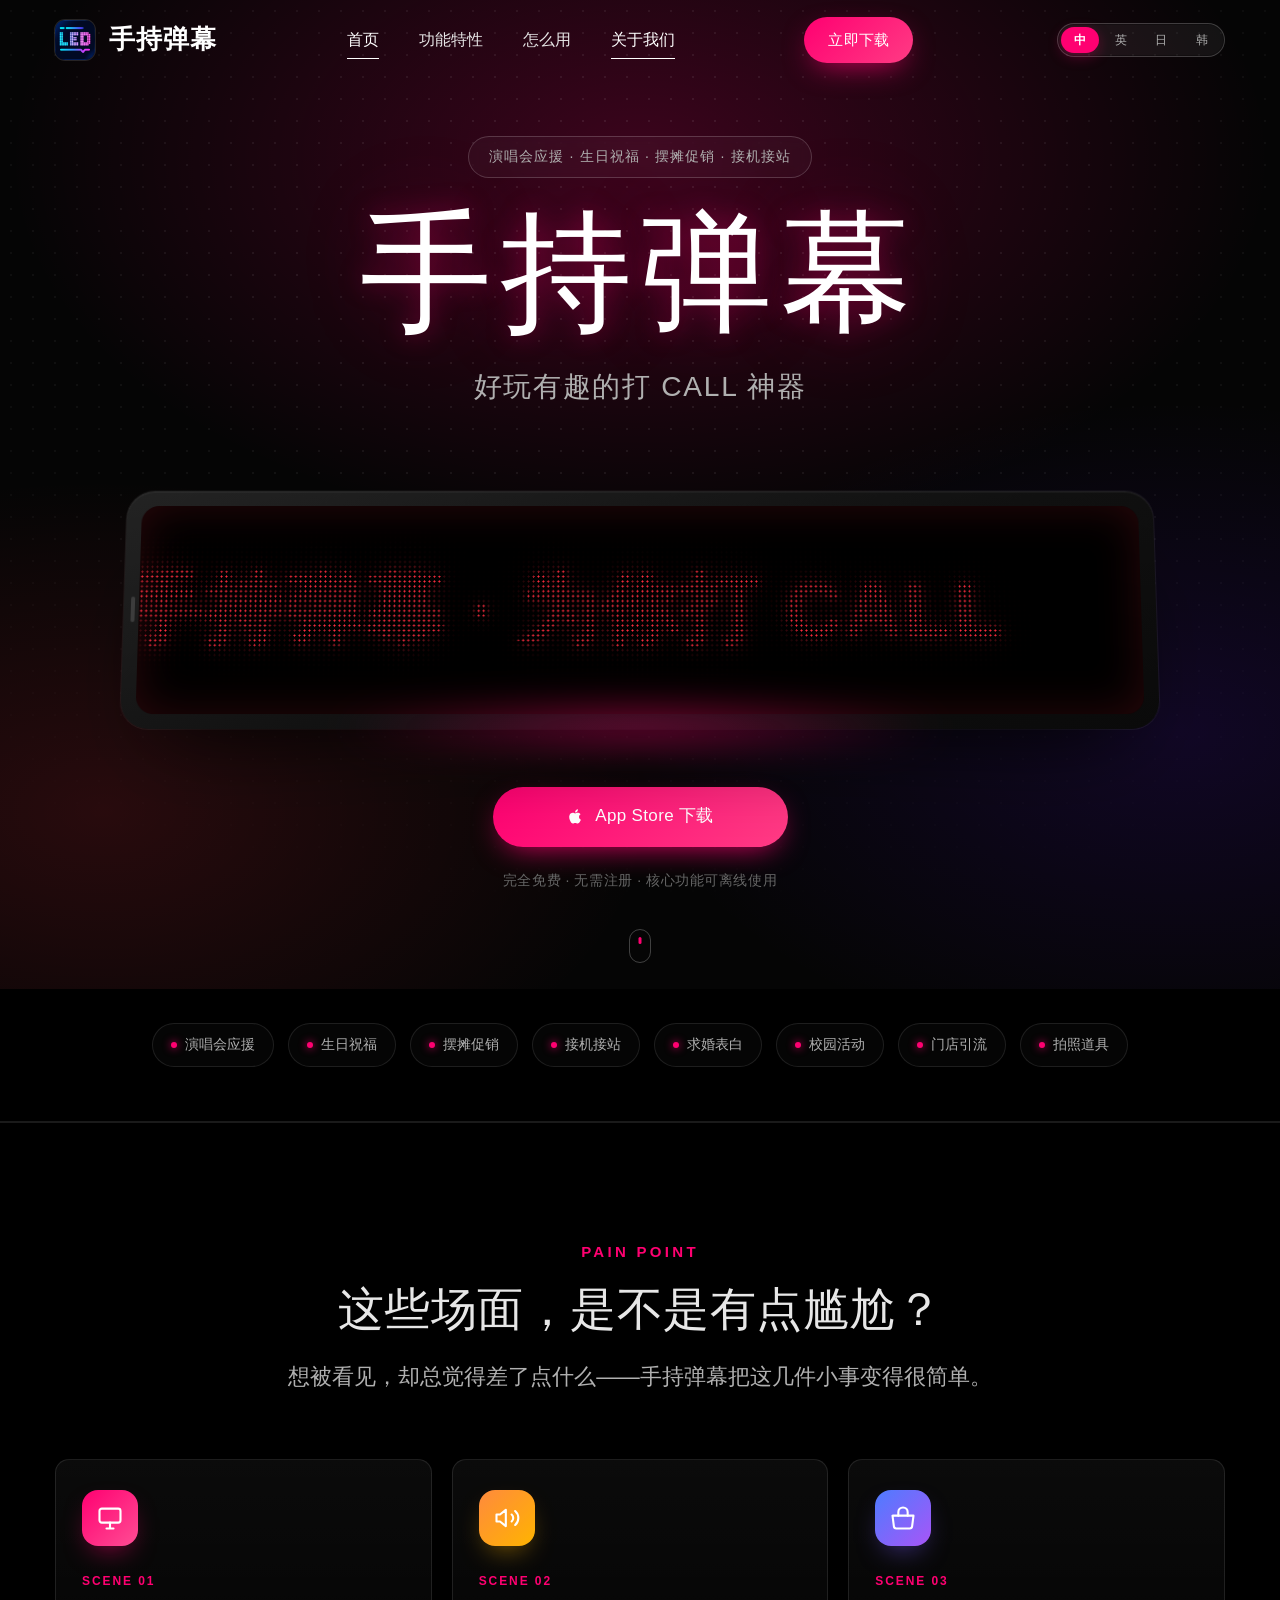
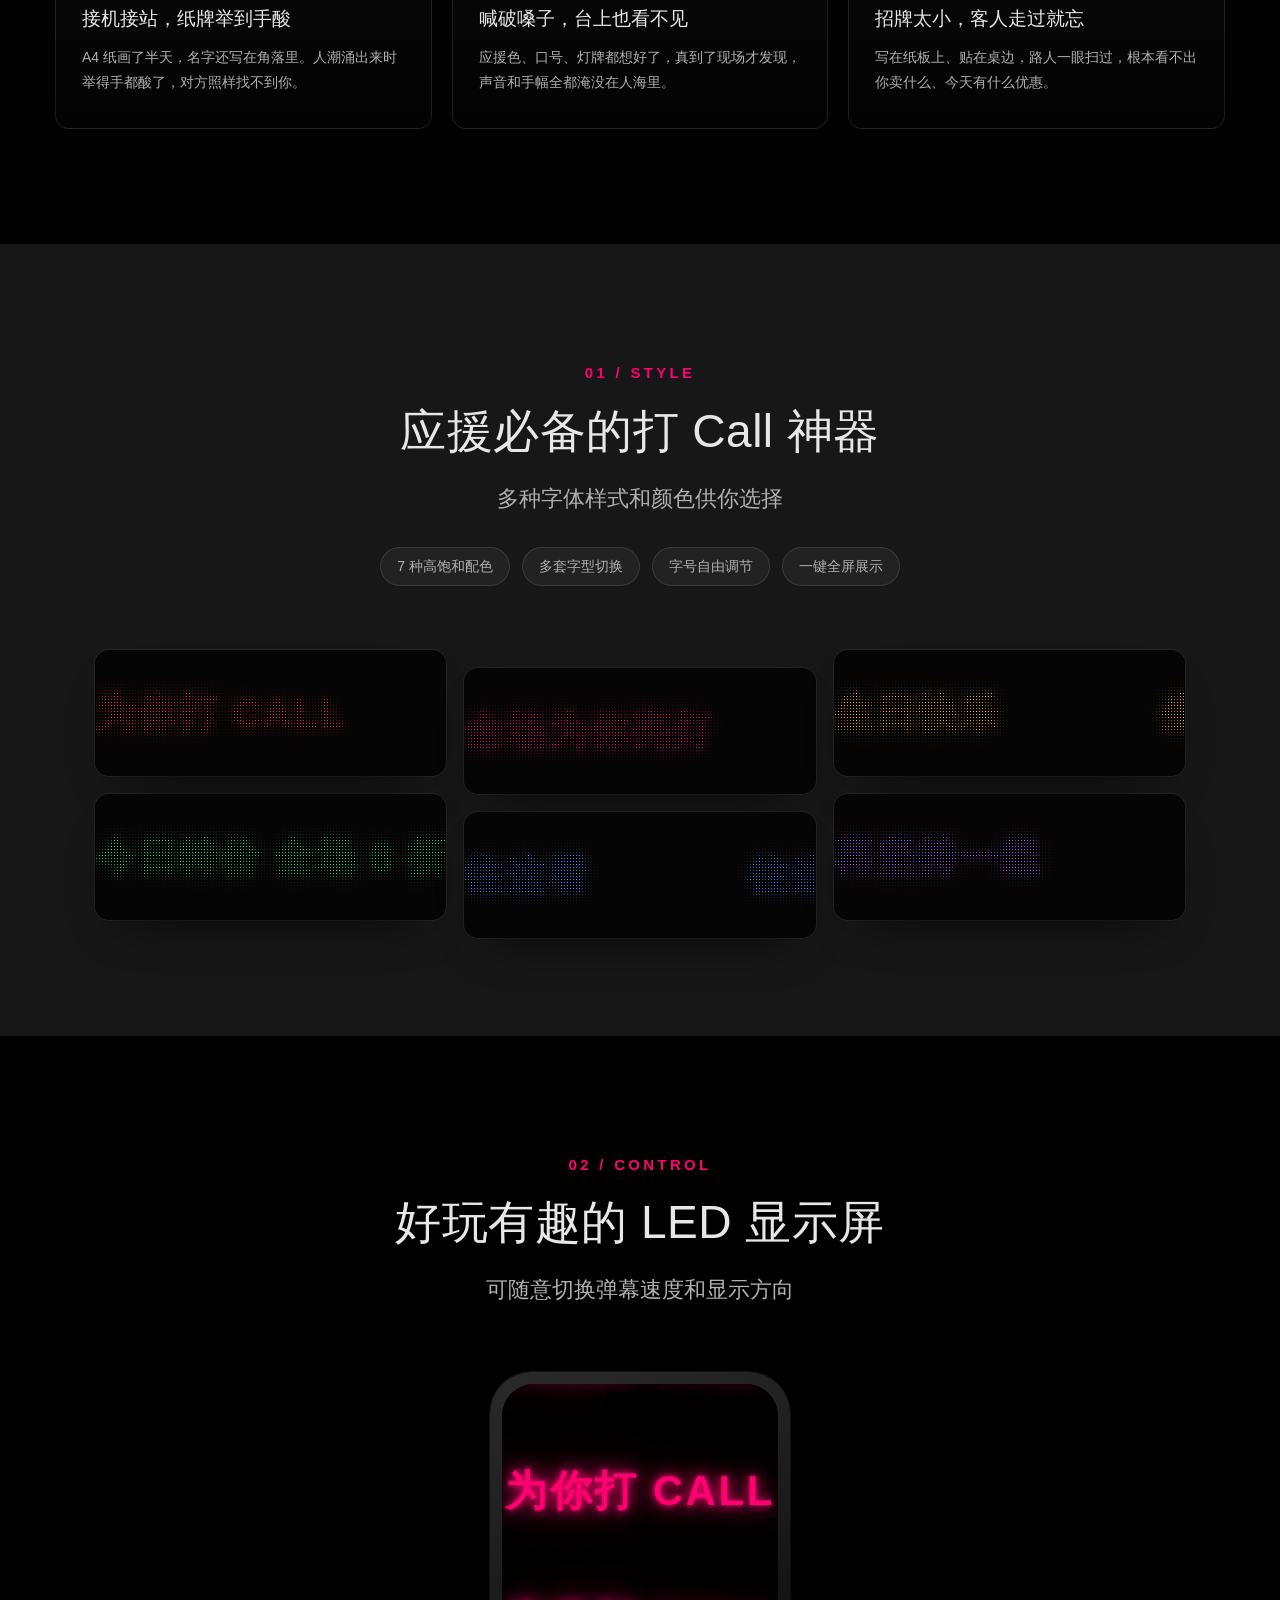
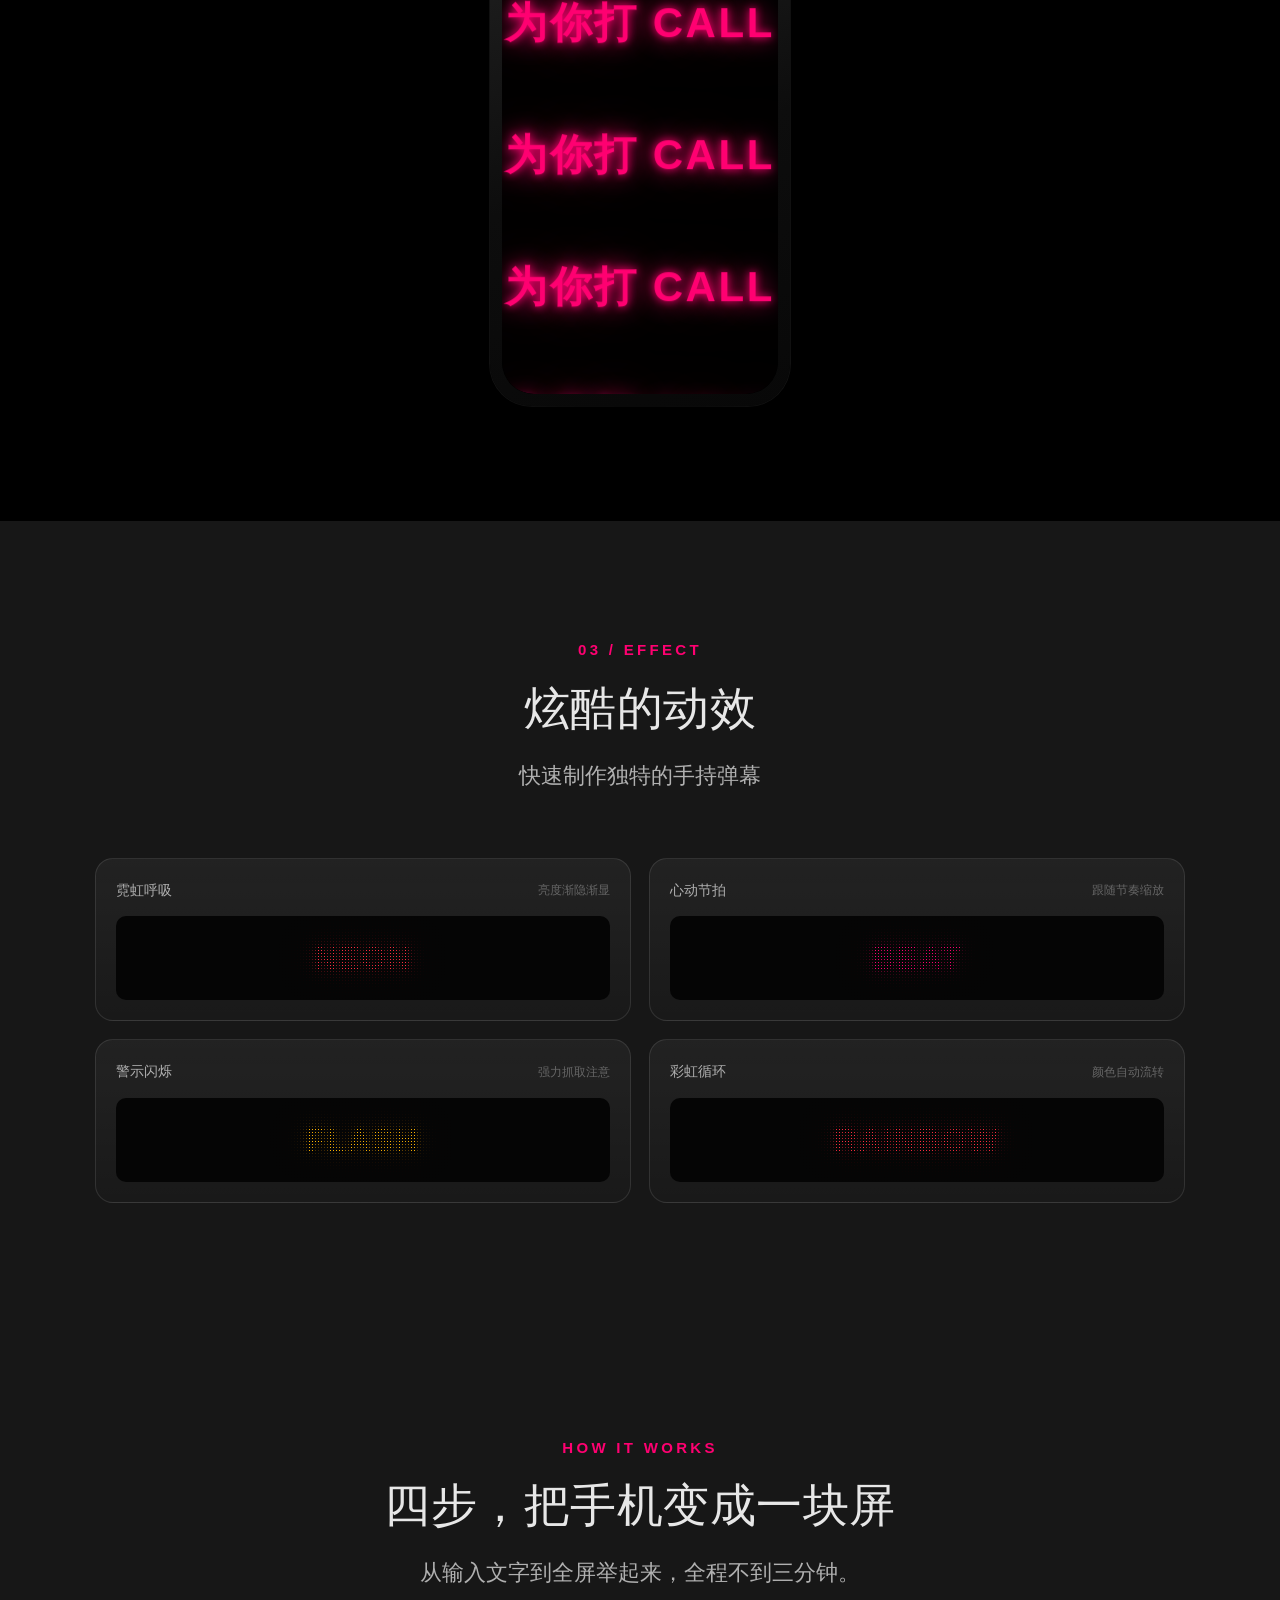
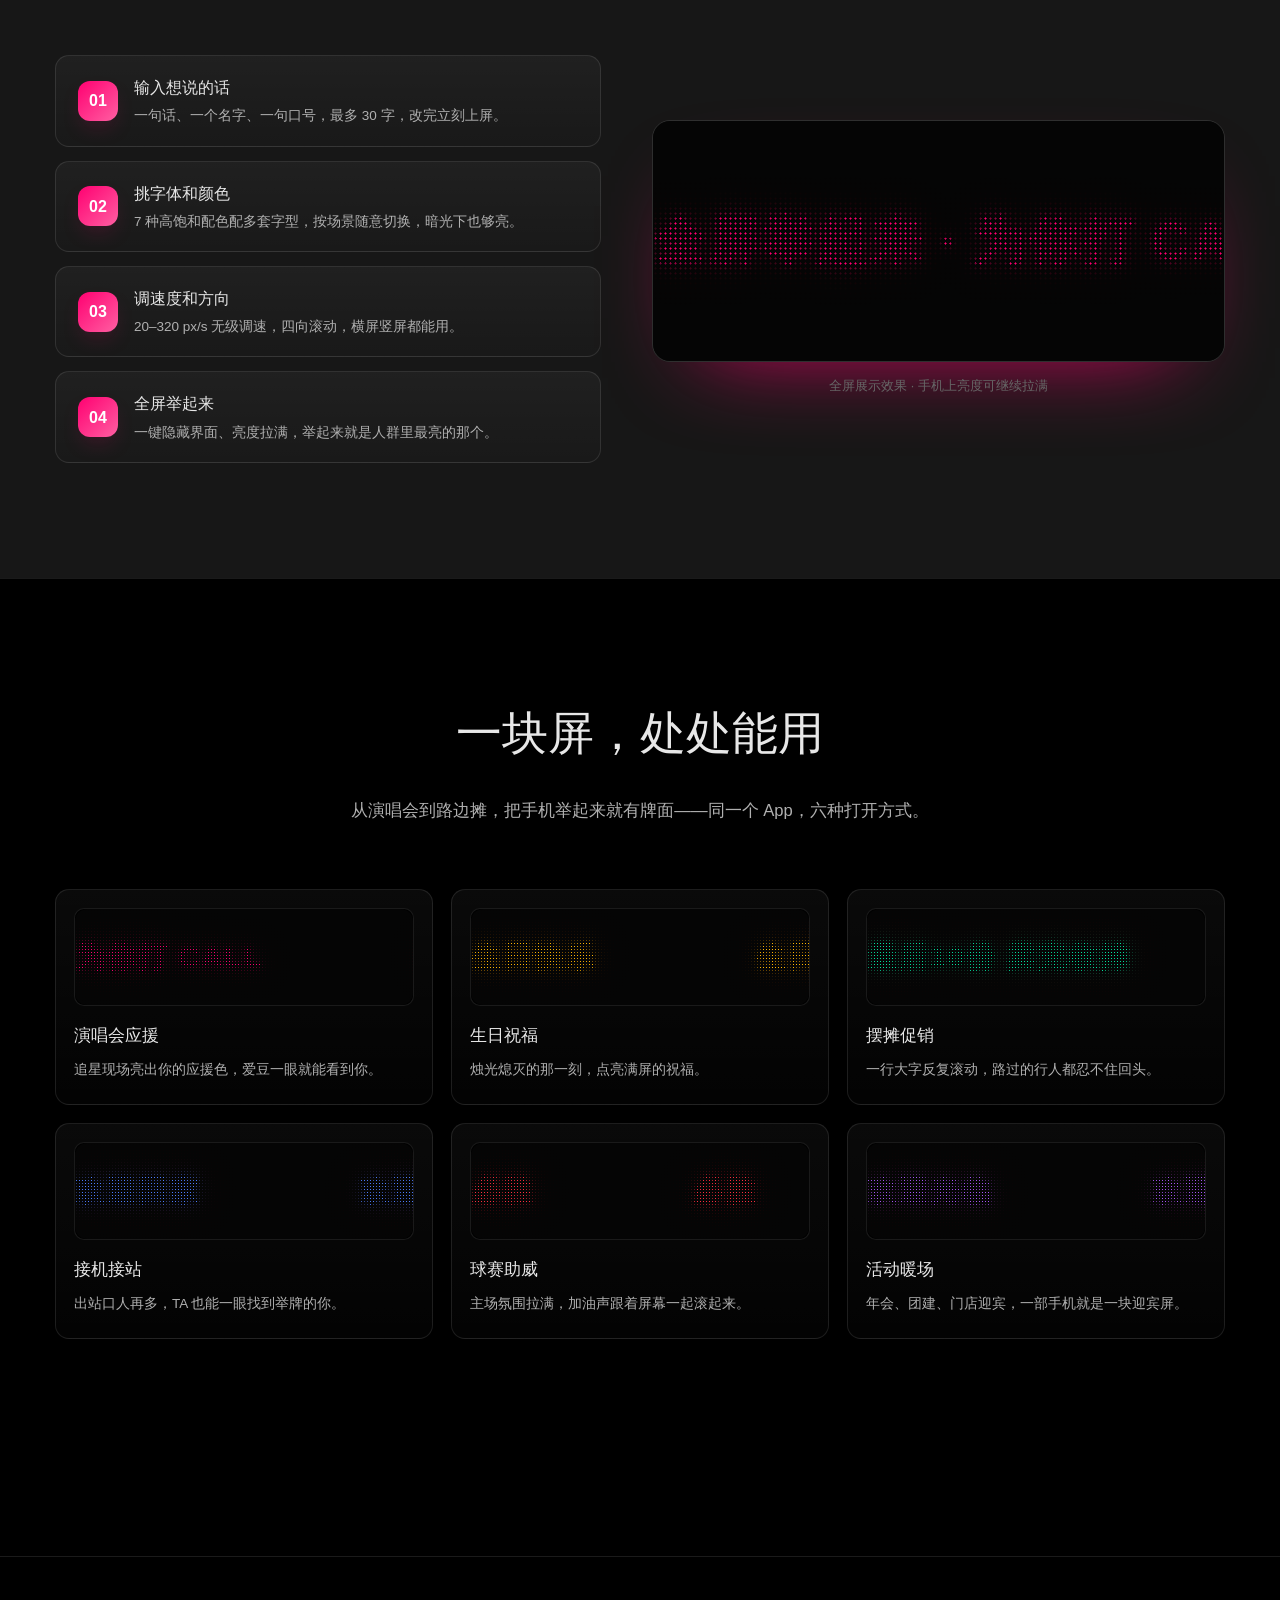
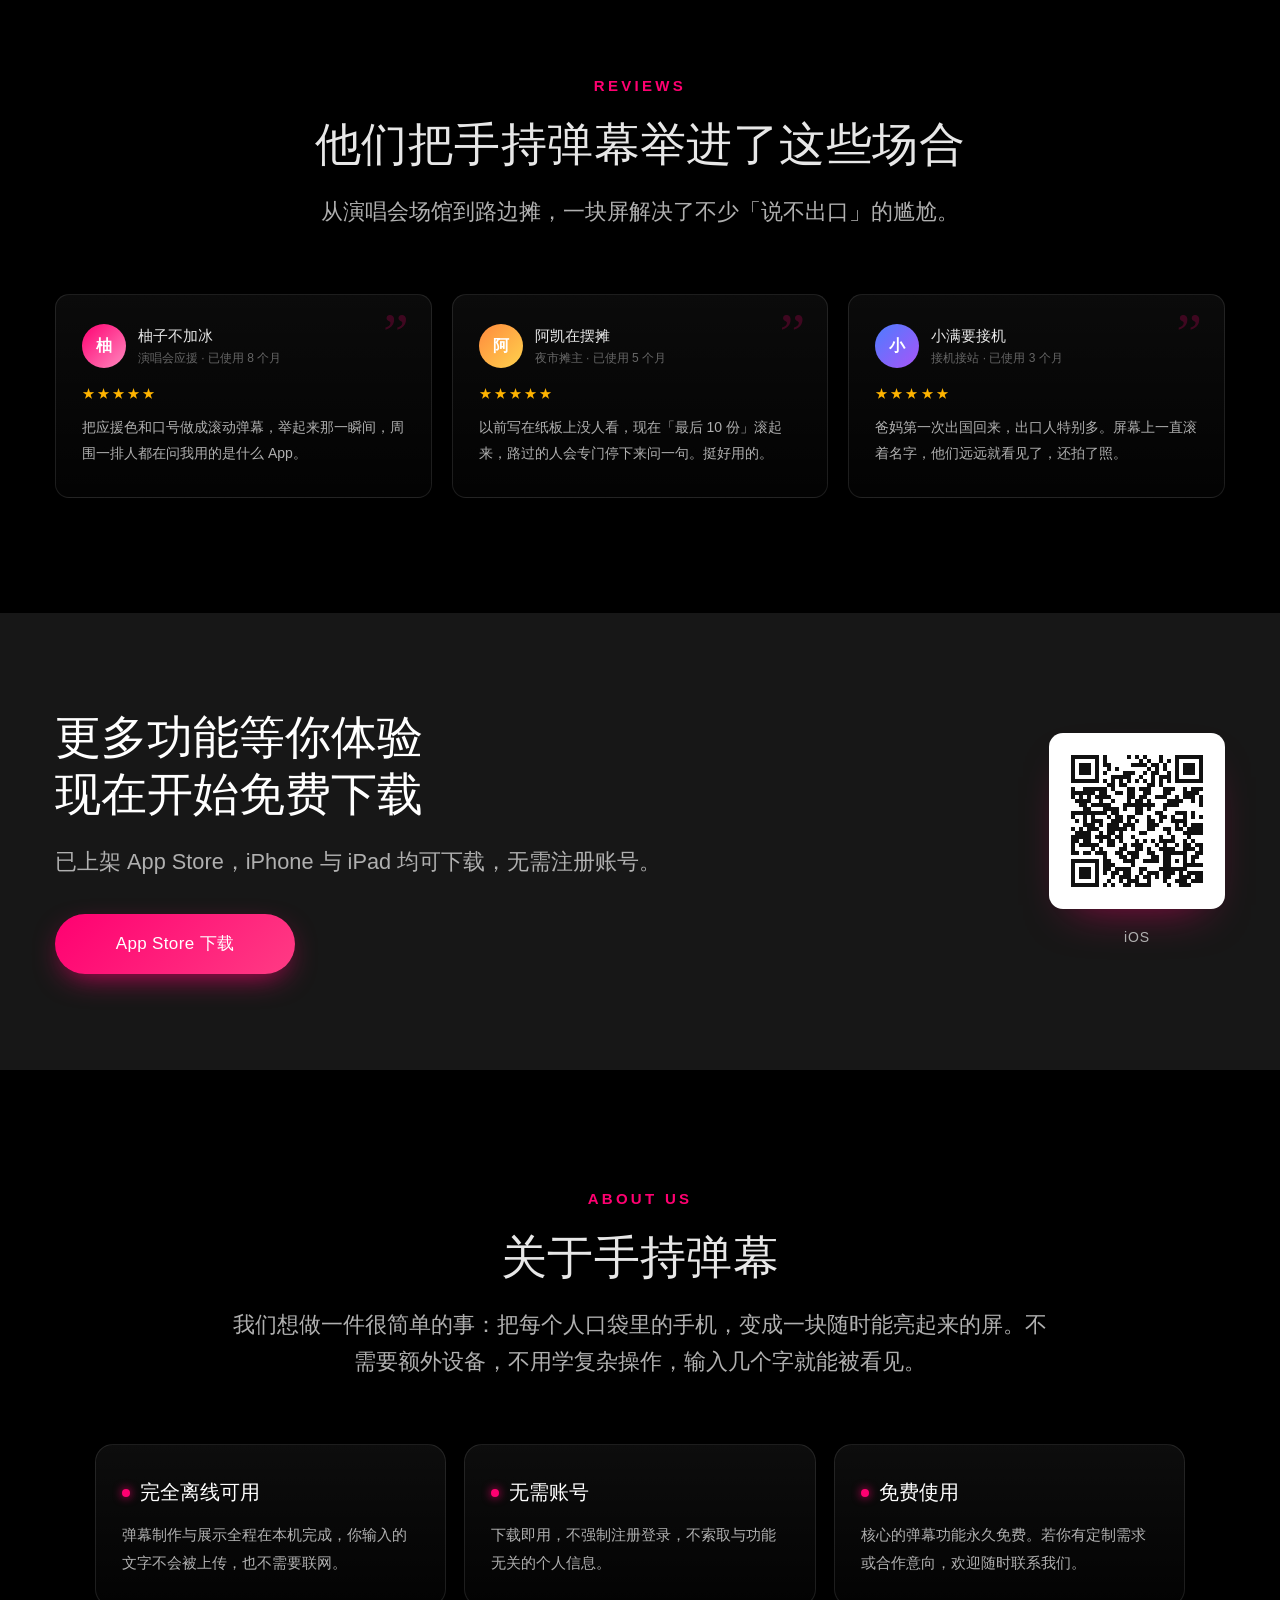
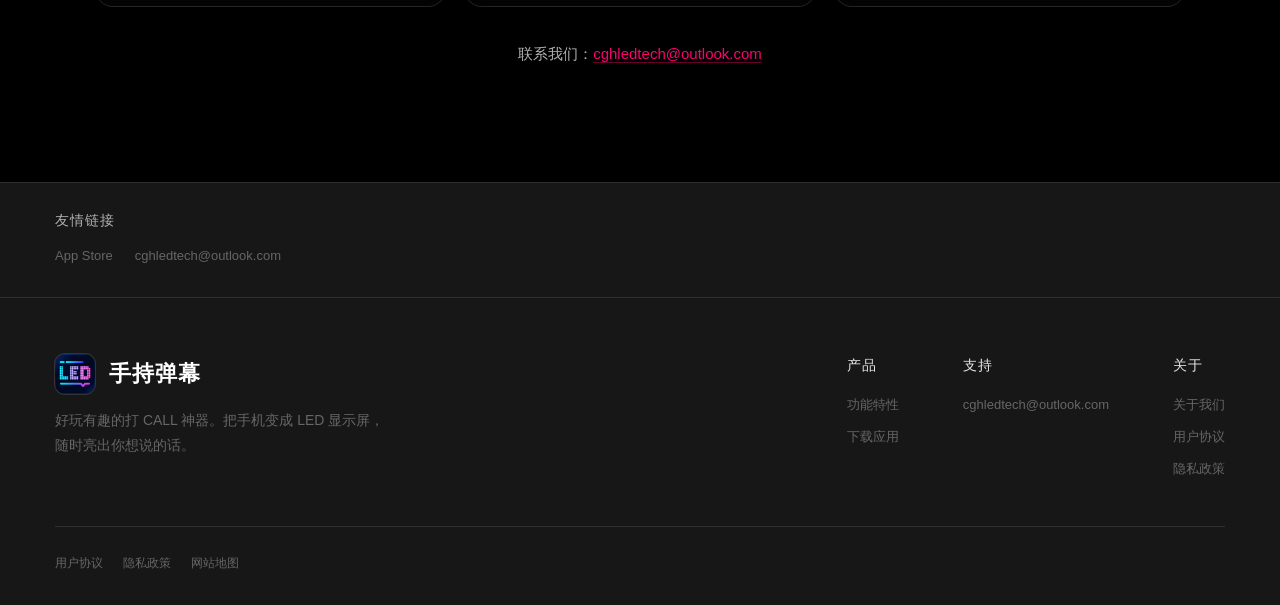
==== commit 4abf3b74: "Sync nested policies and correct landing page discovery links" ====
--- a/ledbanner-site/index.html
+++ b/ledbanner-site/index.html
@@ -9,7 +9,7 @@
   <meta name="keywords" data-i18n-attr="content:meta.keywords"
     content="手持弹幕,LED显示屏,LED弹幕,应援灯牌,滚动字幕,打call神器,手机灯牌,手持灯牌,弹幕制作">
   <meta name="theme-color" content="#000000">
-  <link rel="canonical" href="https://ghuniversitylab.github.io/">
+  <link rel="canonical" href="https://ghuniversitylab.github.io/ledbanner-site/index.html">
 
   <!-- 社交分享 -->
   <meta property="og:type" content="website">
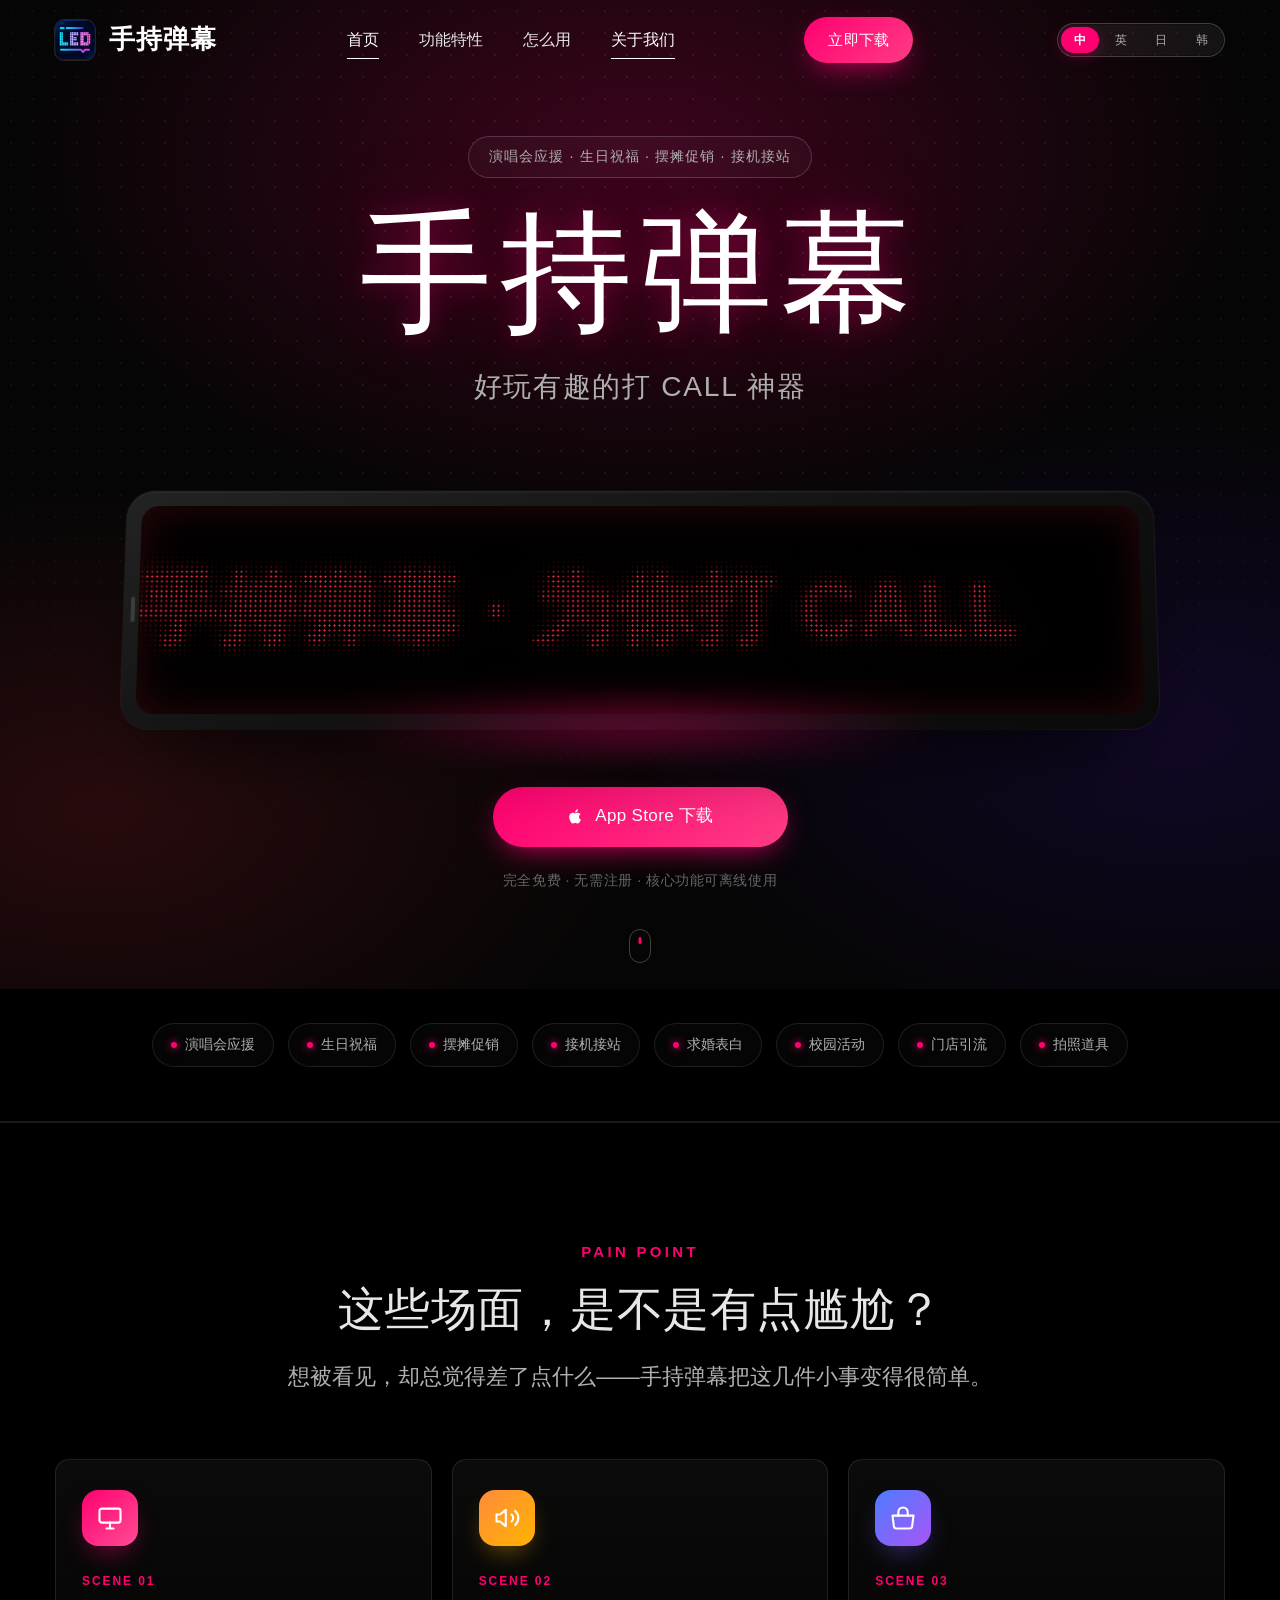
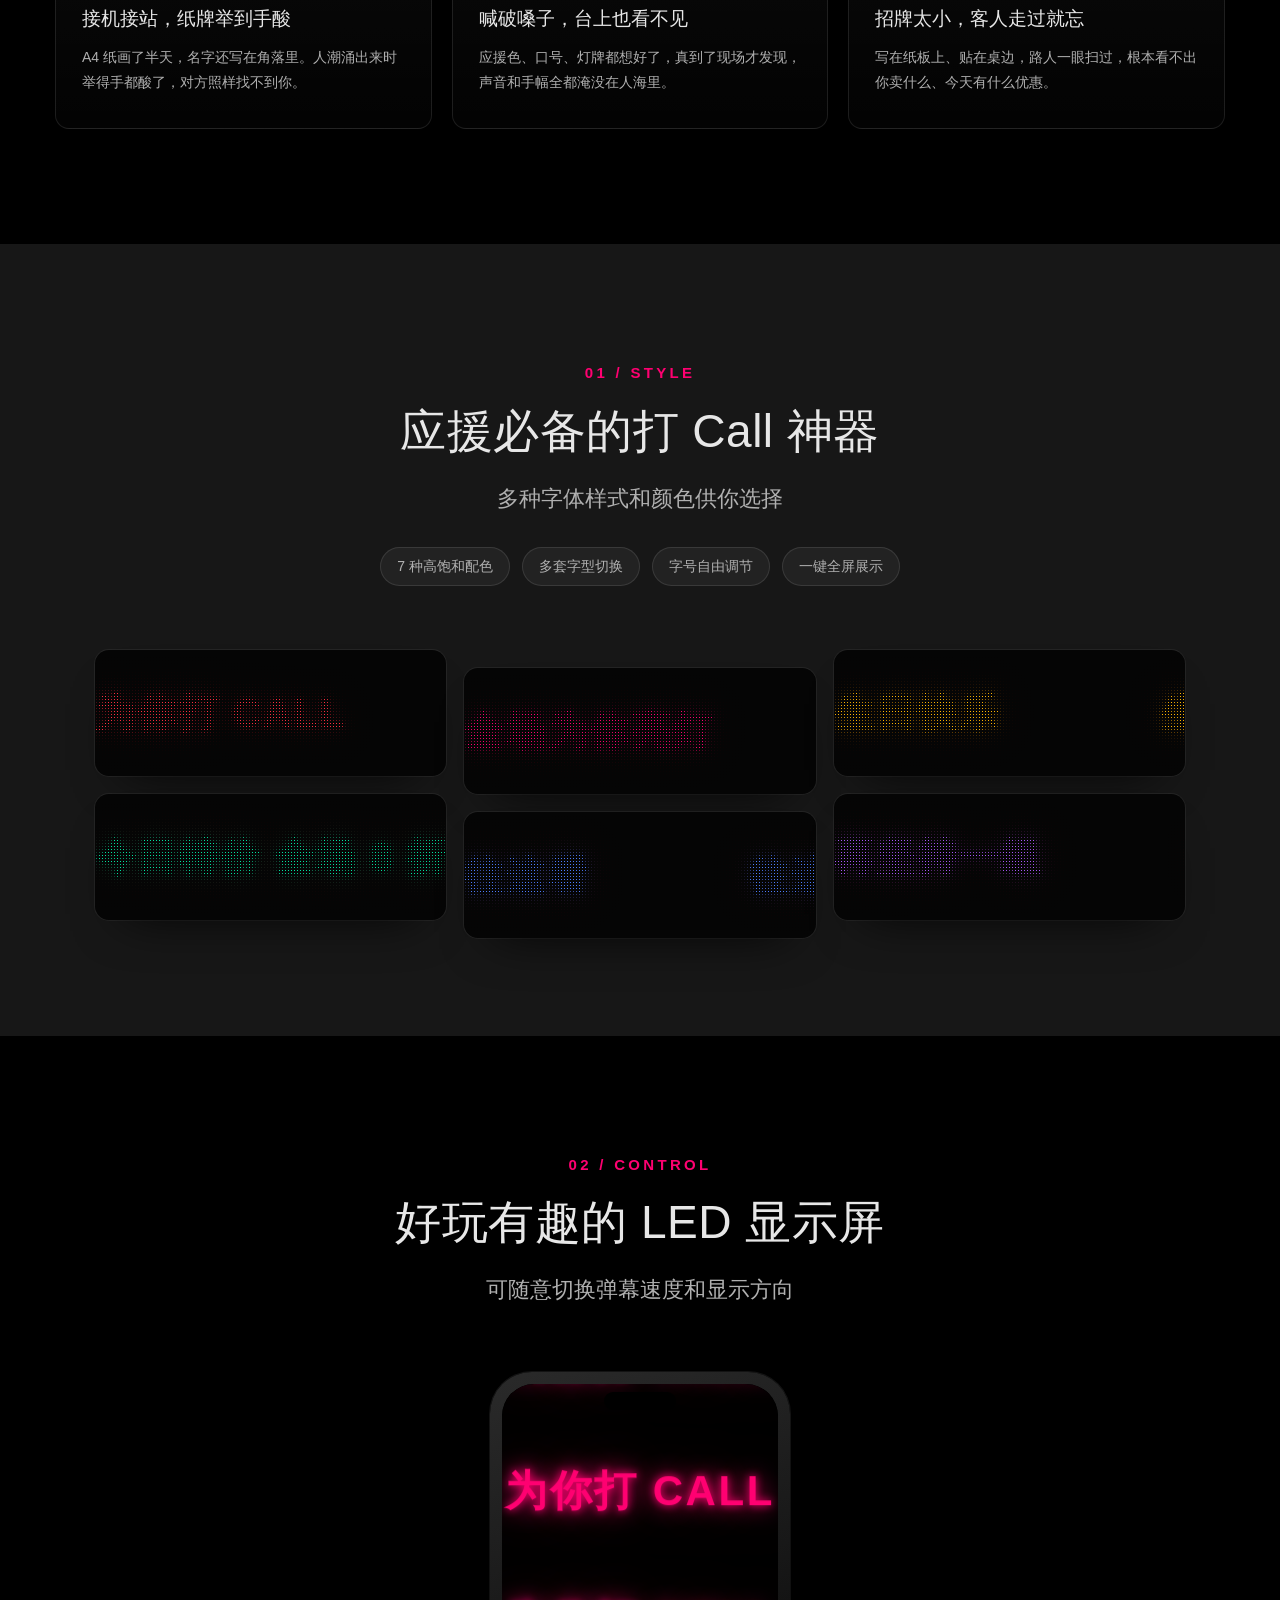
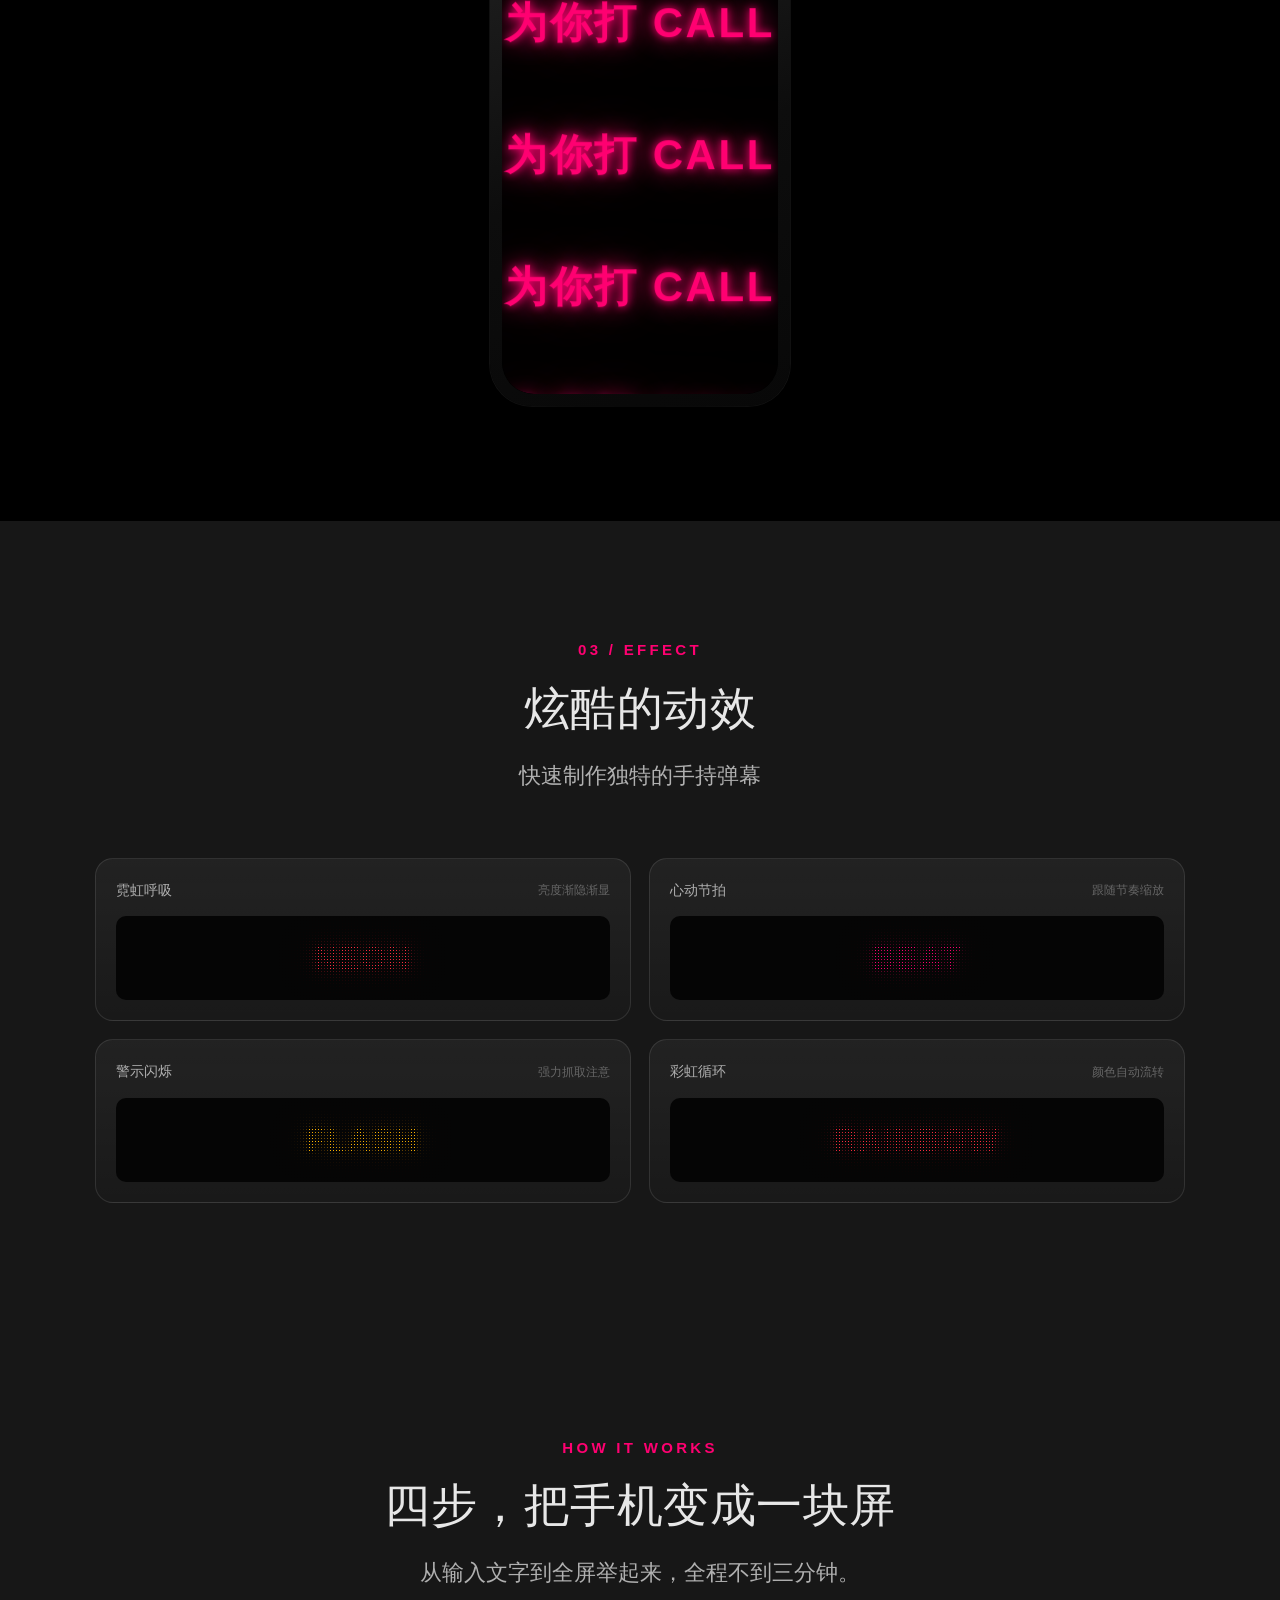
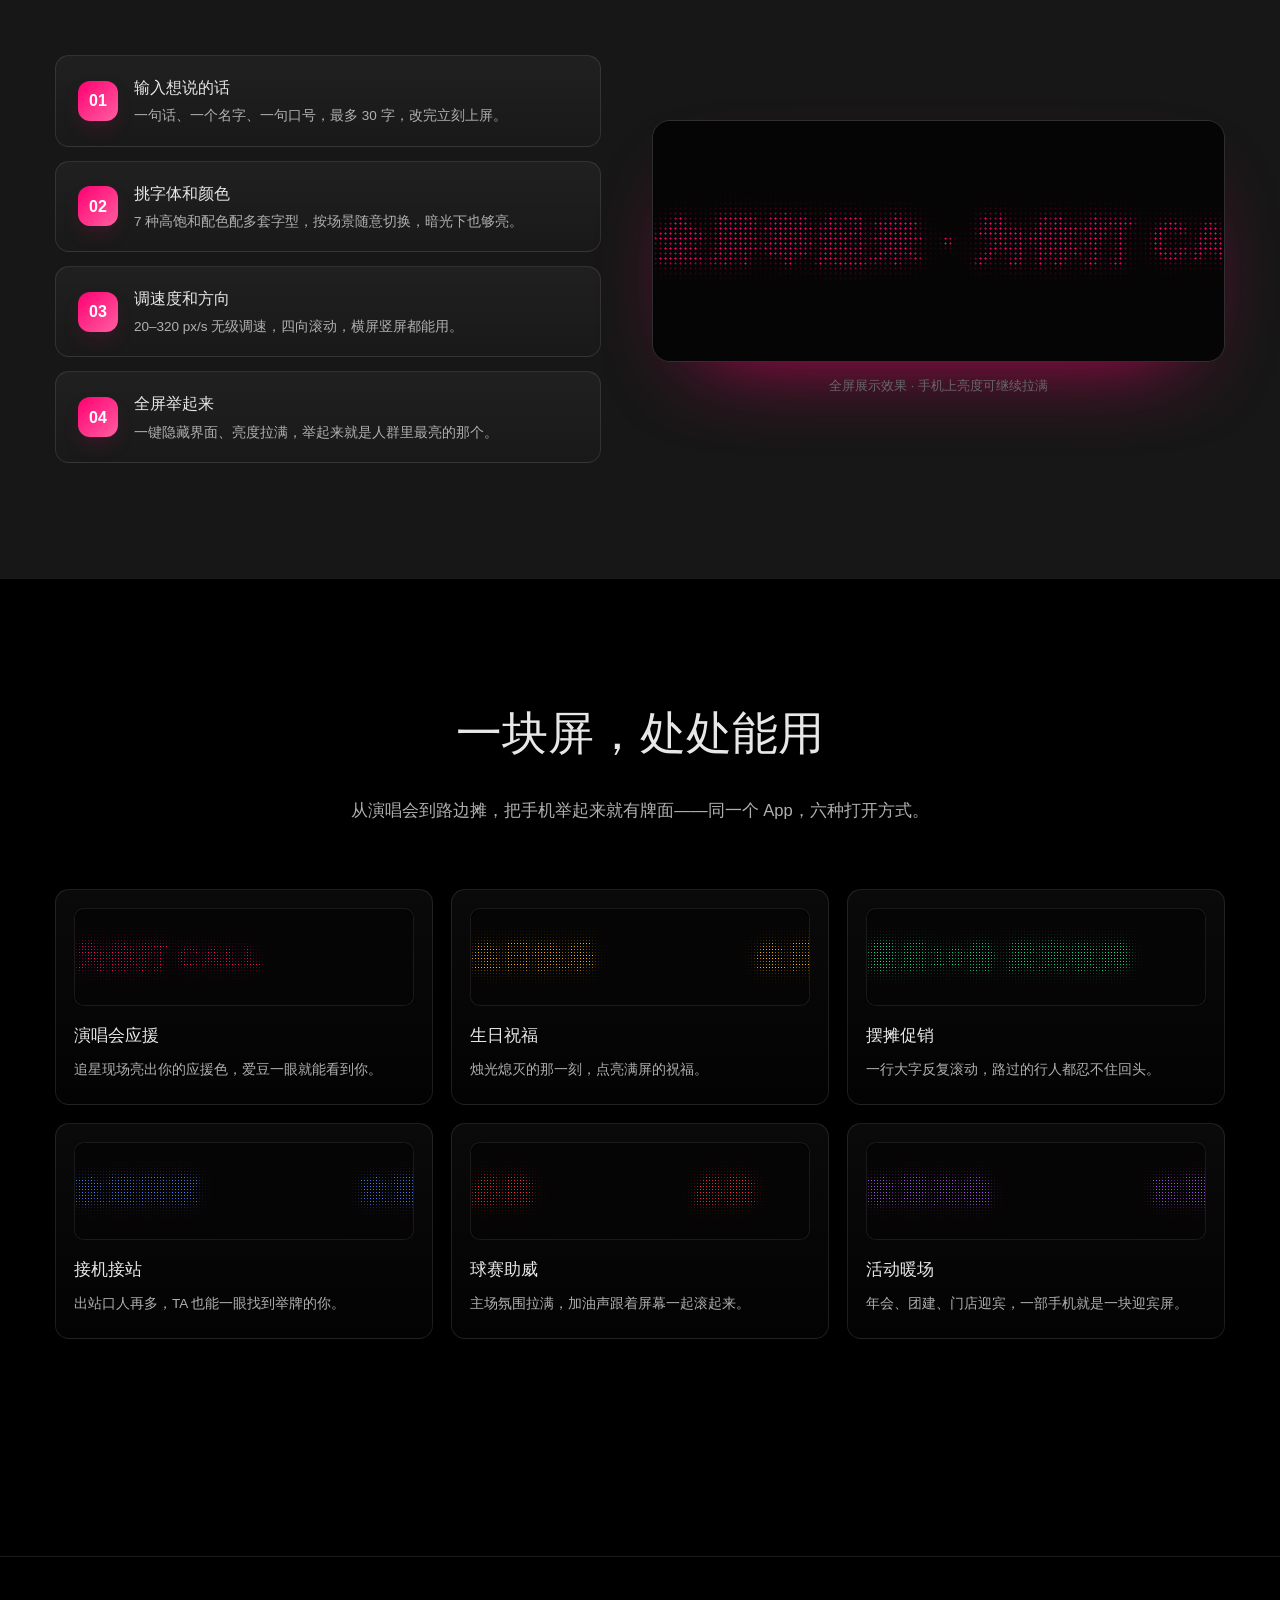
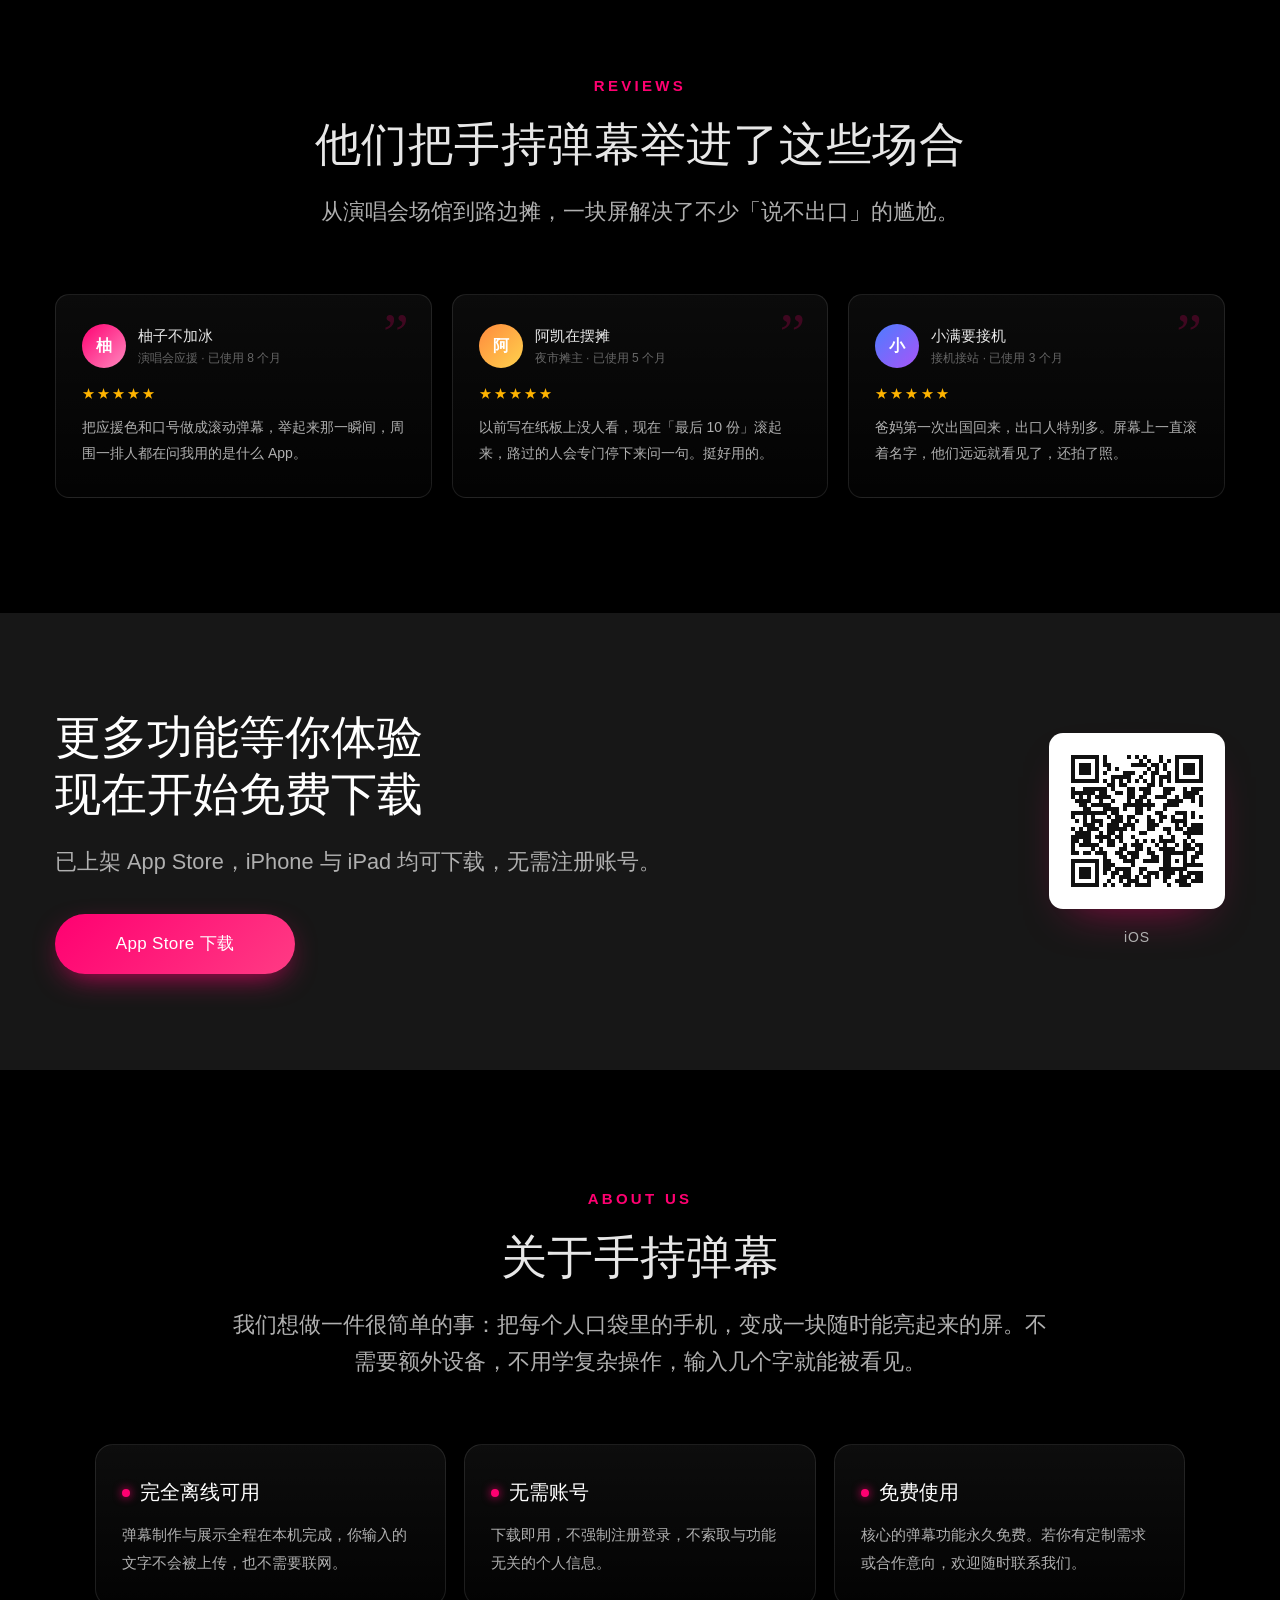
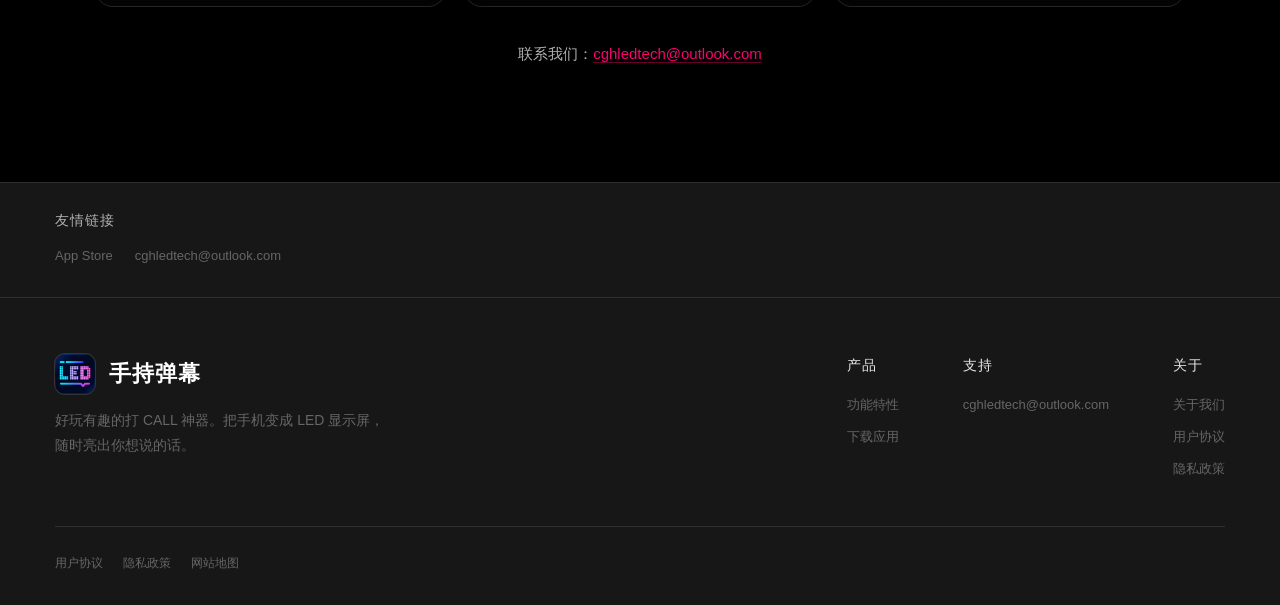
==== commit 983c5aa1: "Add files via upload" ====
--- a/ledbanner-site/index.html
+++ b/ledbanner-site/index.html
@@ -9,7 +9,7 @@
   <meta name="keywords" data-i18n-attr="content:meta.keywords"
     content="手持弹幕,LED显示屏,LED弹幕,应援灯牌,滚动字幕,打call神器,手机灯牌,手持灯牌,弹幕制作">
   <meta name="theme-color" content="#000000">
-  <link rel="canonical" href="https://ghuniversitylab.github.io/ledbanner-site/index.html">
+  <link rel="canonical" href="https://ghuniversitylab.github.io/">
 
   <!-- 社交分享 -->
   <meta property="og:type" content="website">
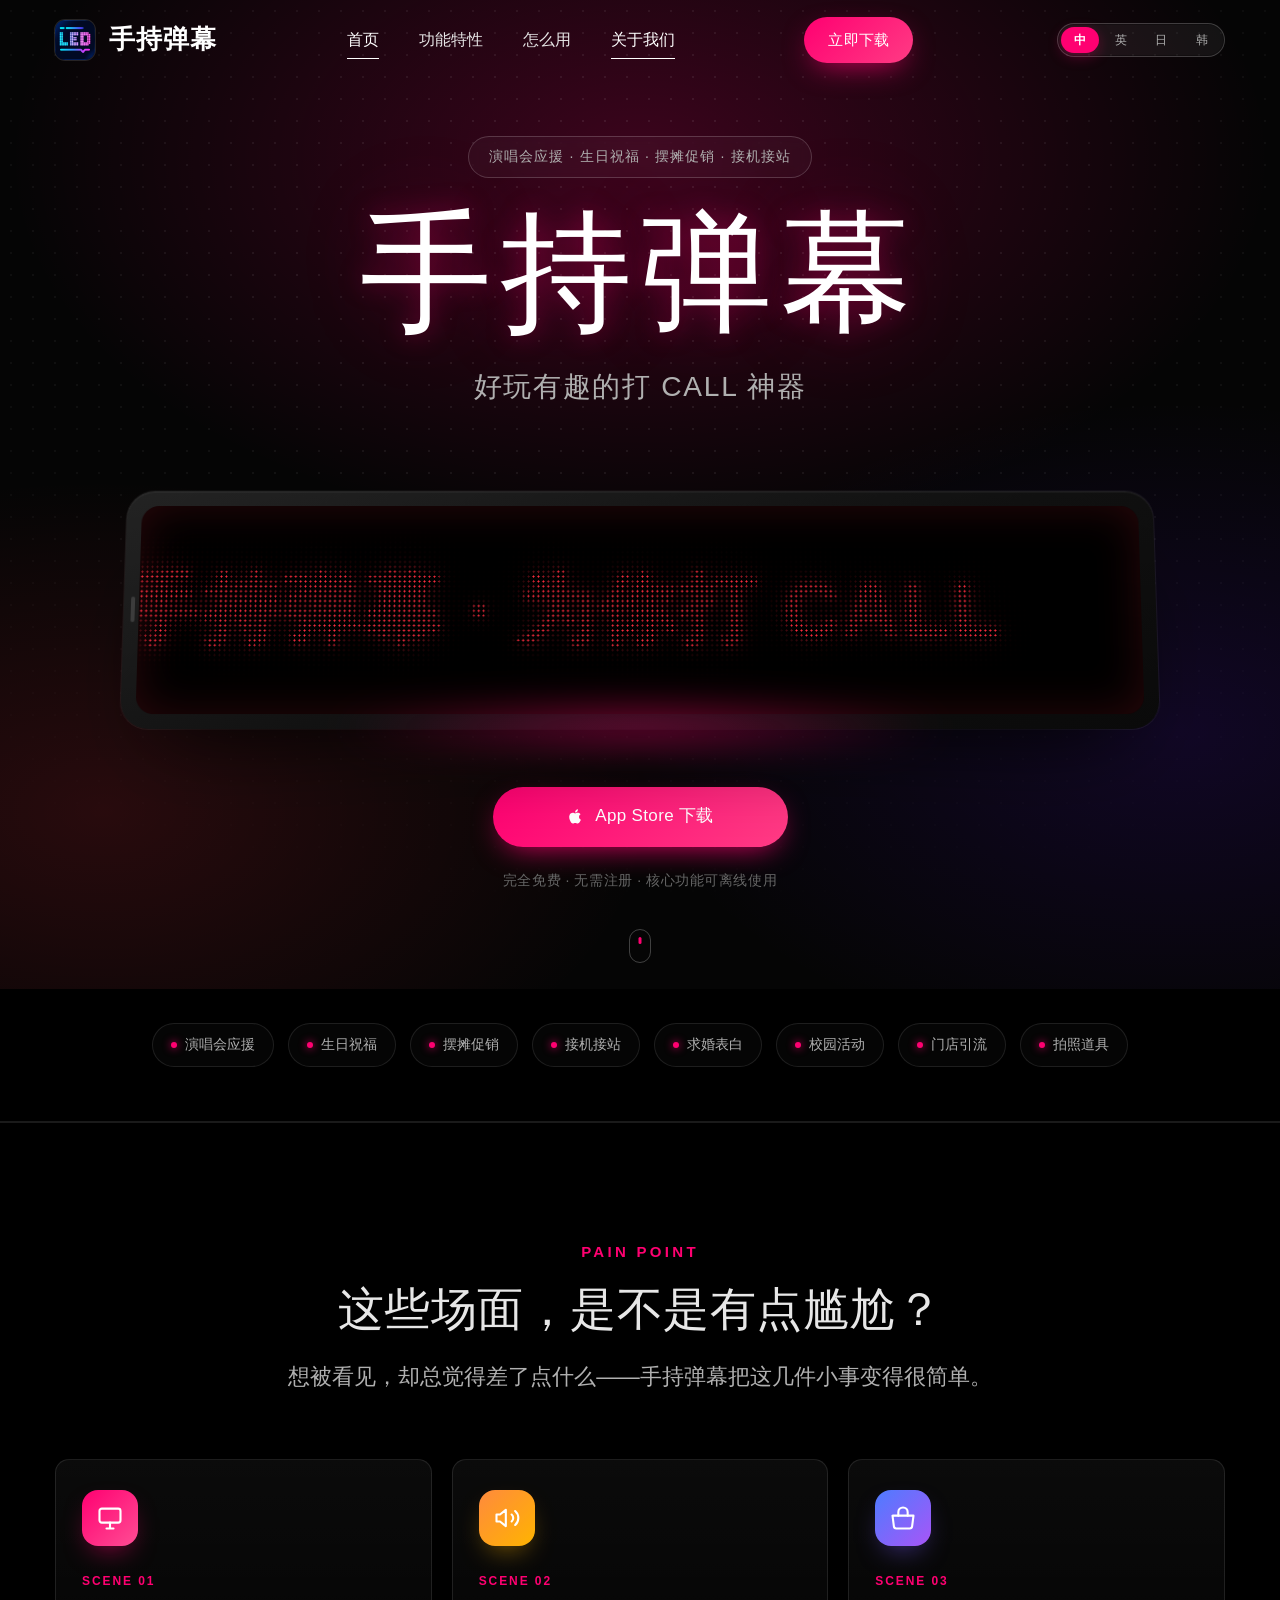
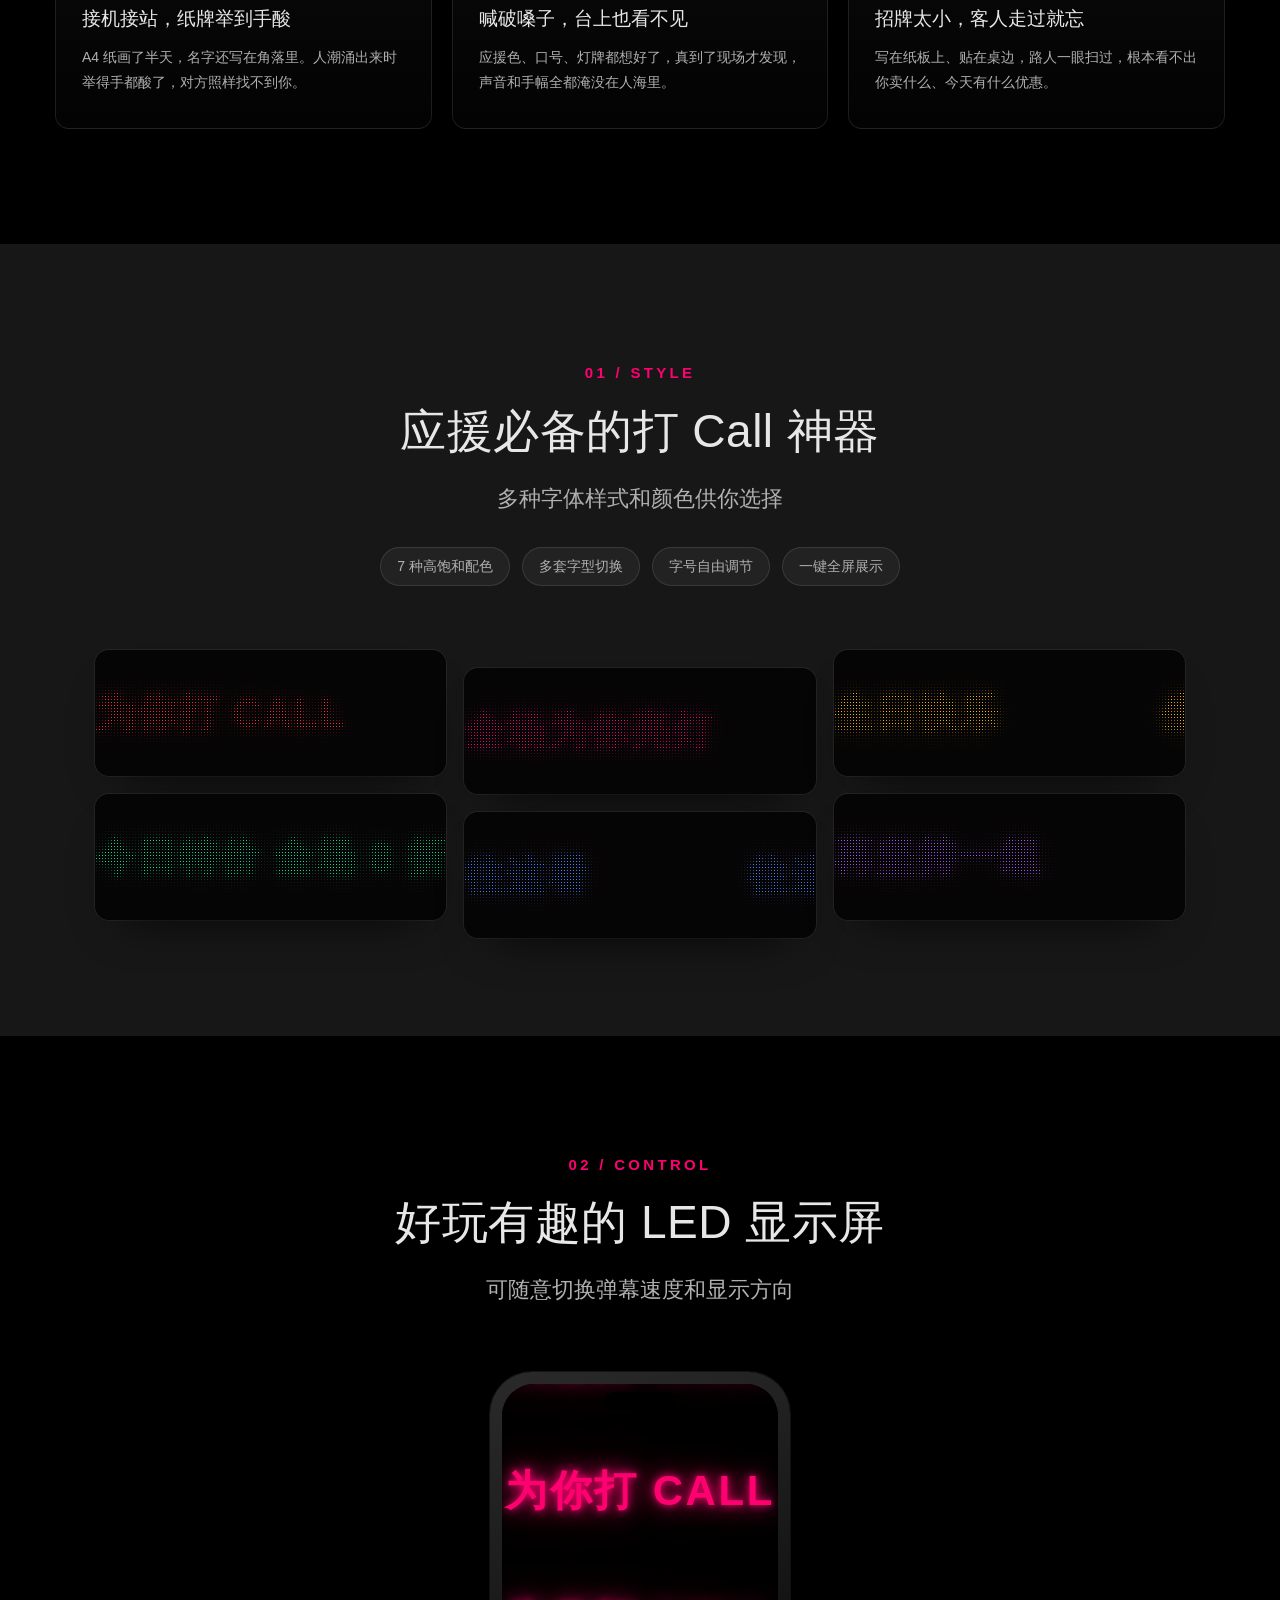
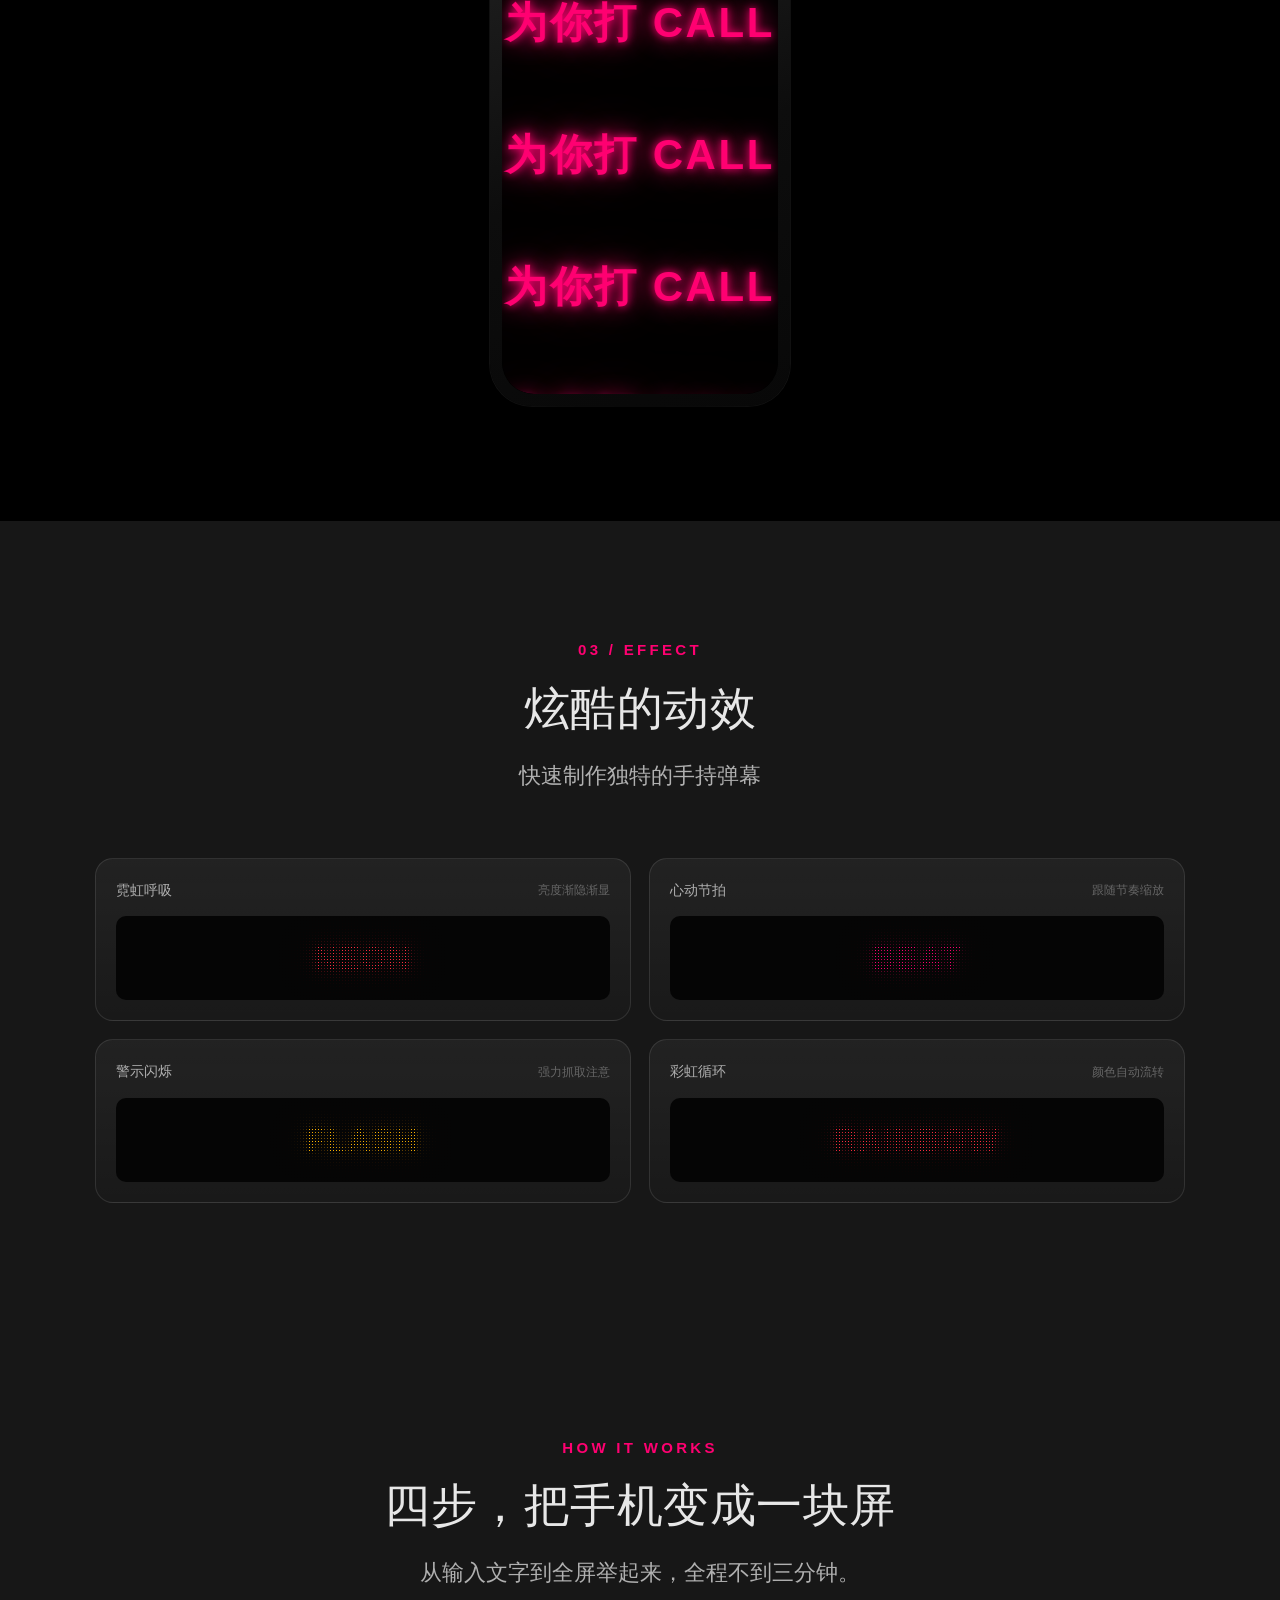
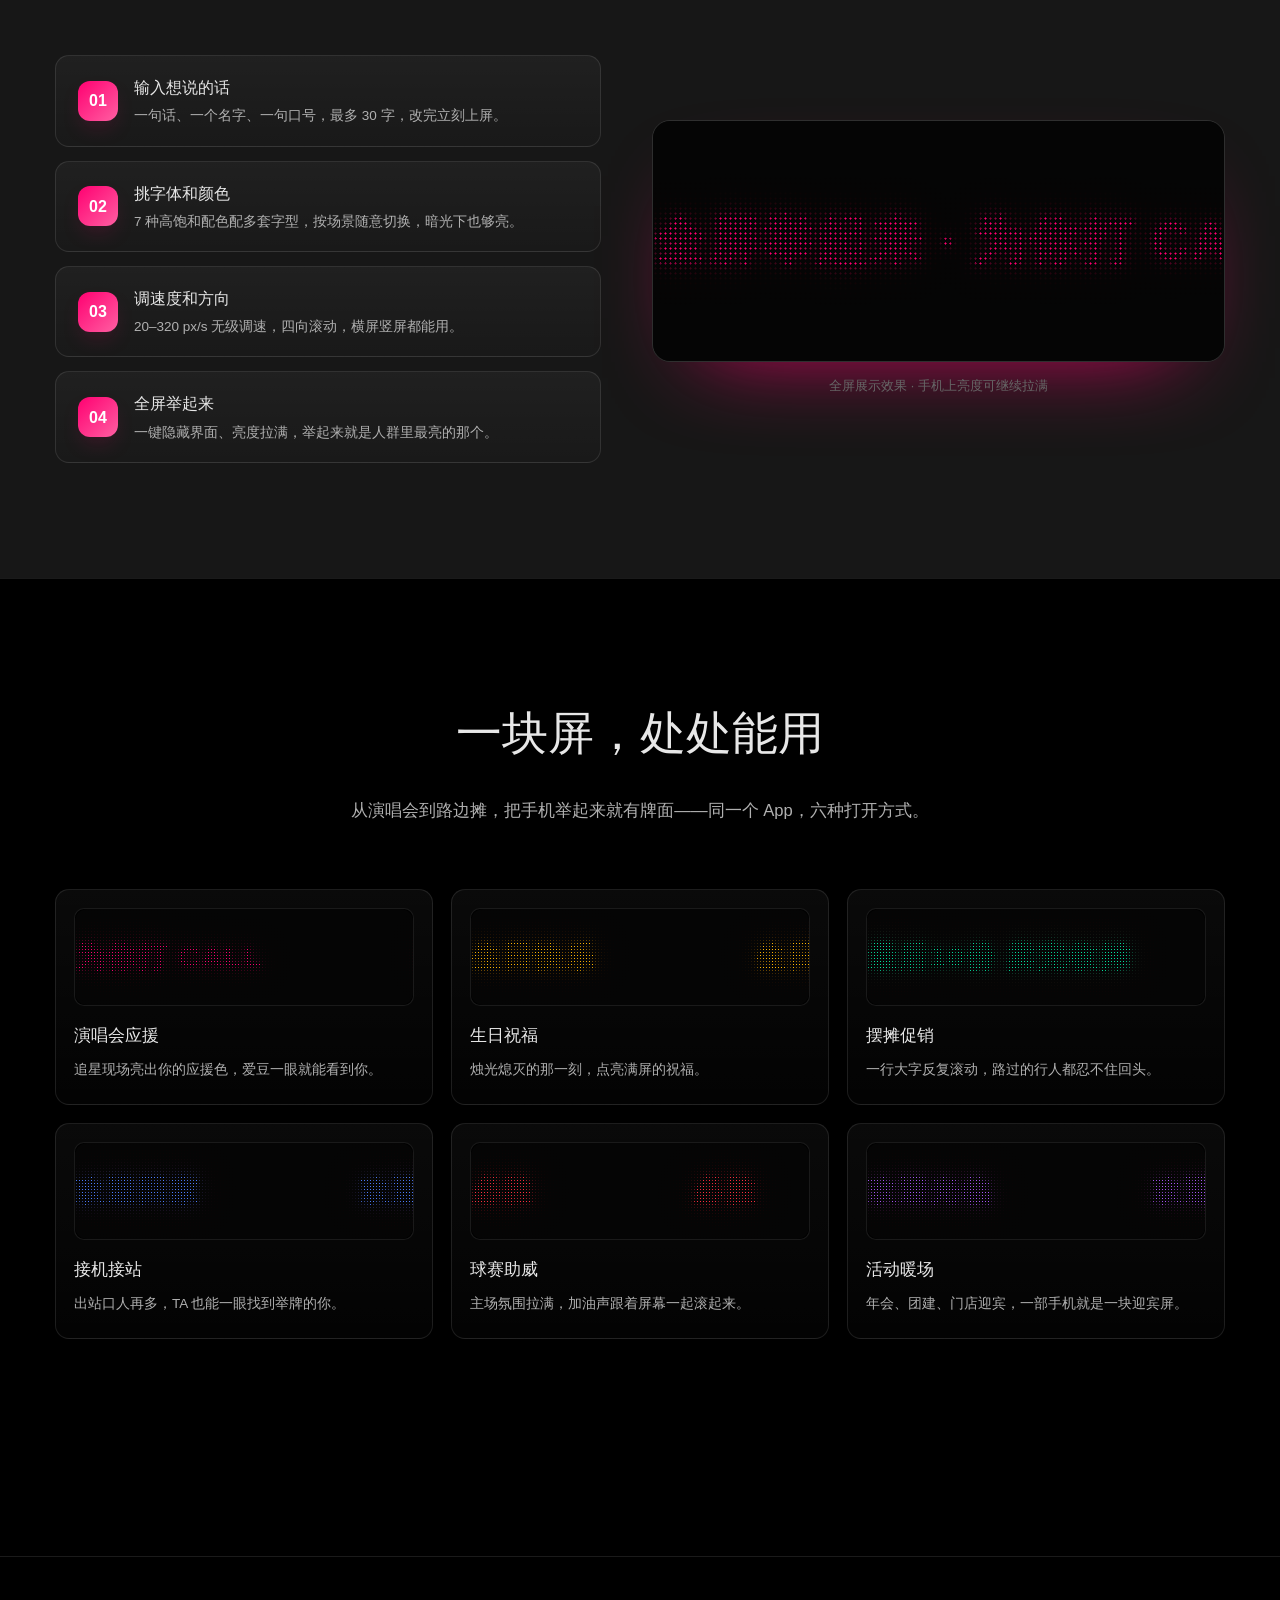
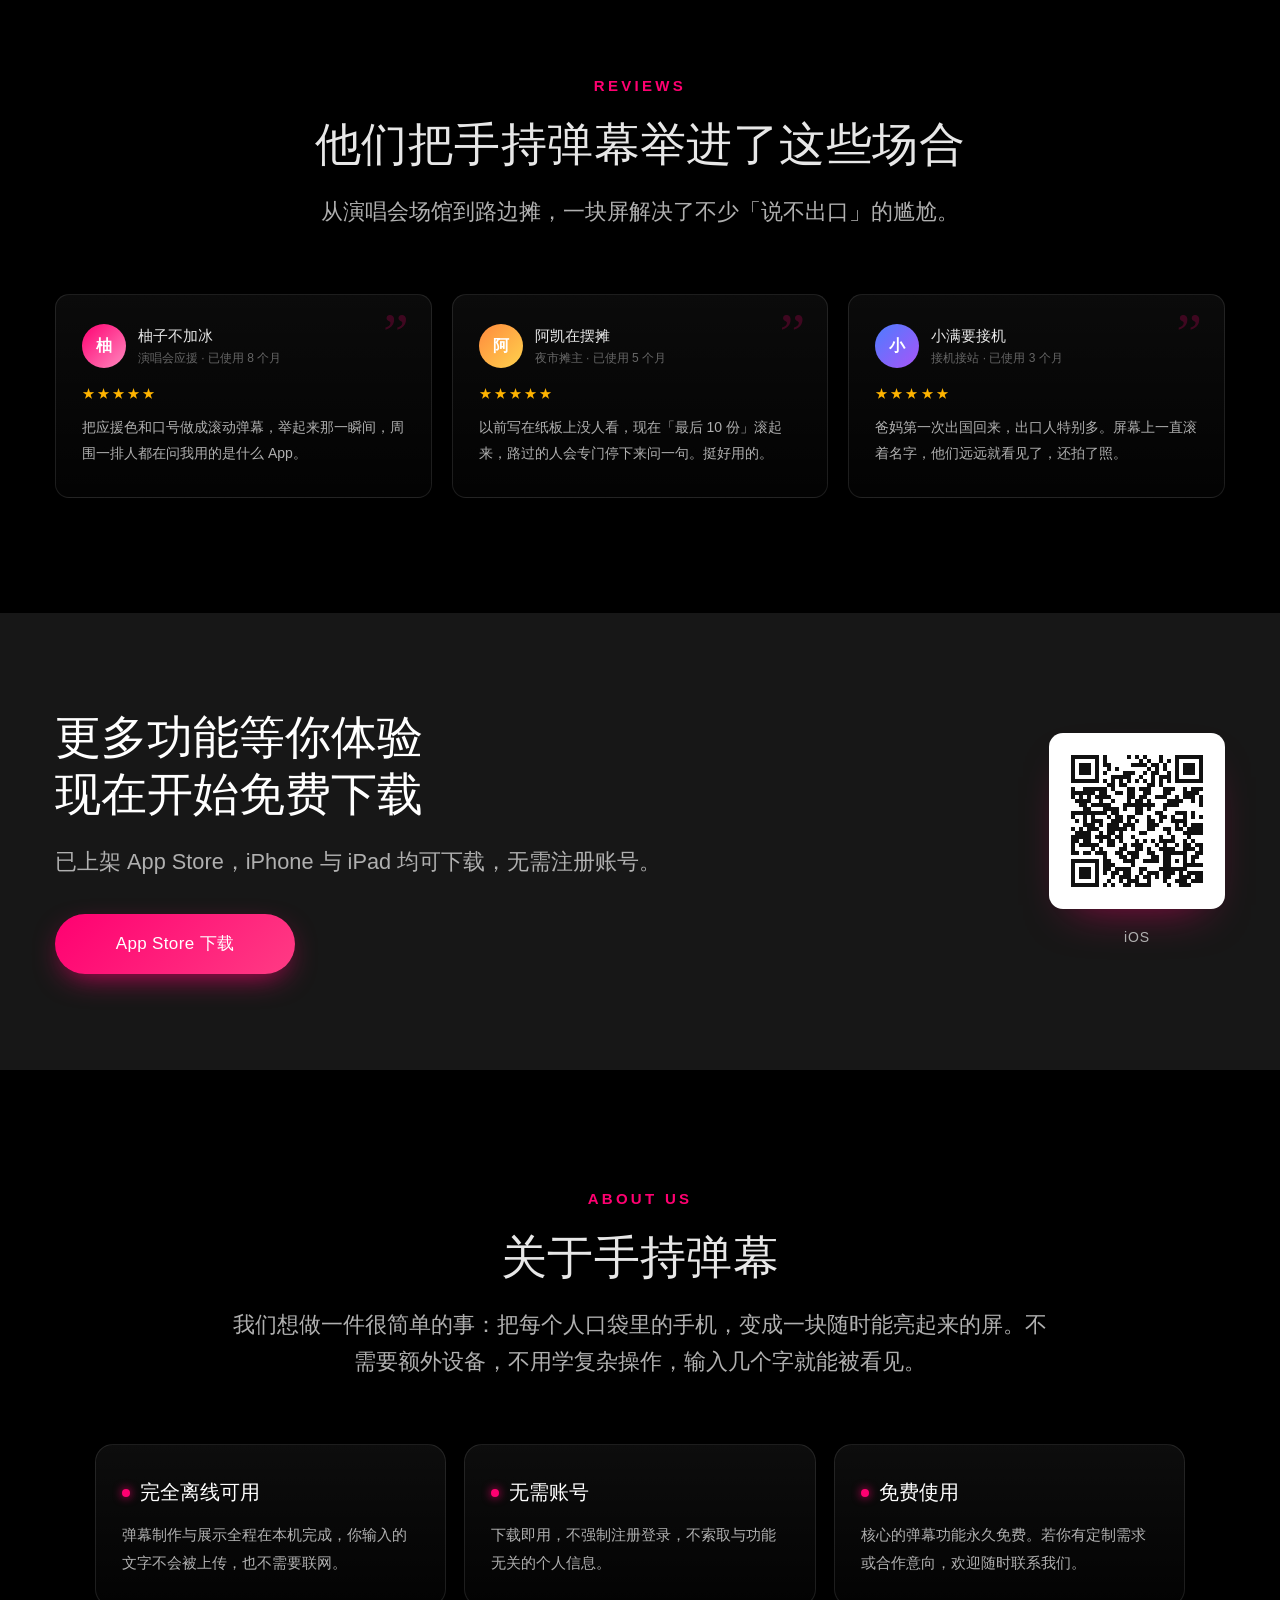
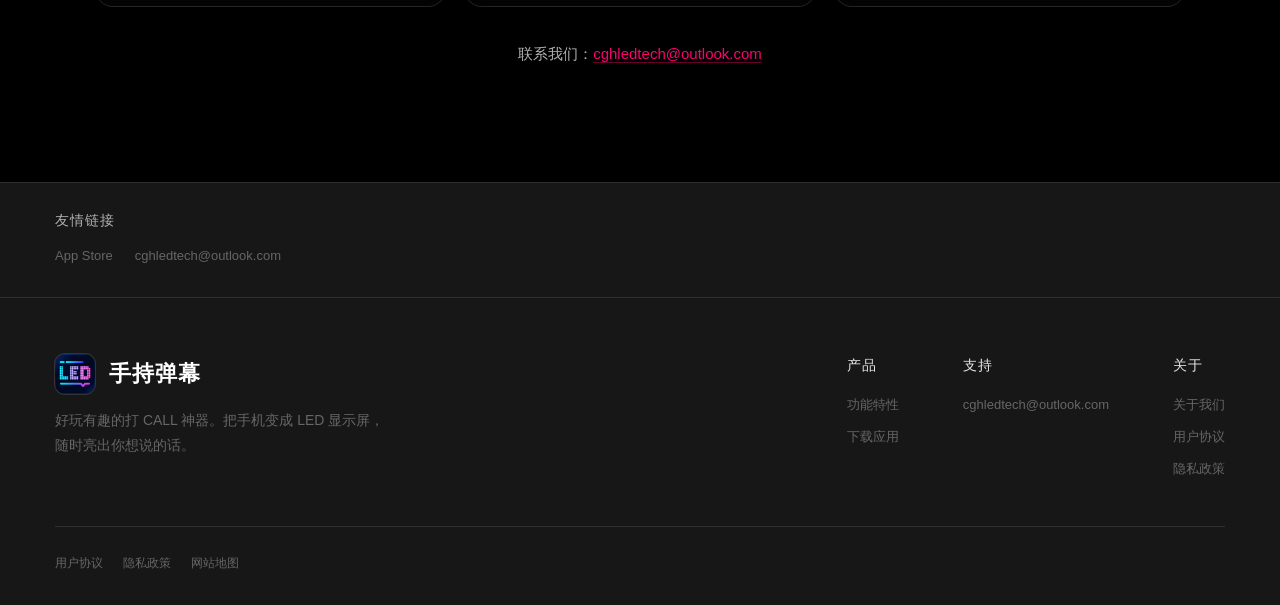
==== commit 1deb0363: "Restore approved site policies and public links" ====
--- a/ledbanner-site/index.html
+++ b/ledbanner-site/index.html
@@ -9,7 +9,7 @@
   <meta name="keywords" data-i18n-attr="content:meta.keywords"
     content="手持弹幕,LED显示屏,LED弹幕,应援灯牌,滚动字幕,打call神器,手机灯牌,手持灯牌,弹幕制作">
   <meta name="theme-color" content="#000000">
-  <link rel="canonical" href="https://ghuniversitylab.github.io/">
+  <link rel="canonical" href="https://ghuniversitylab.github.io/ledbanner-site/index.html">
 
   <!-- 社交分享 -->
   <meta property="og:type" content="website">
